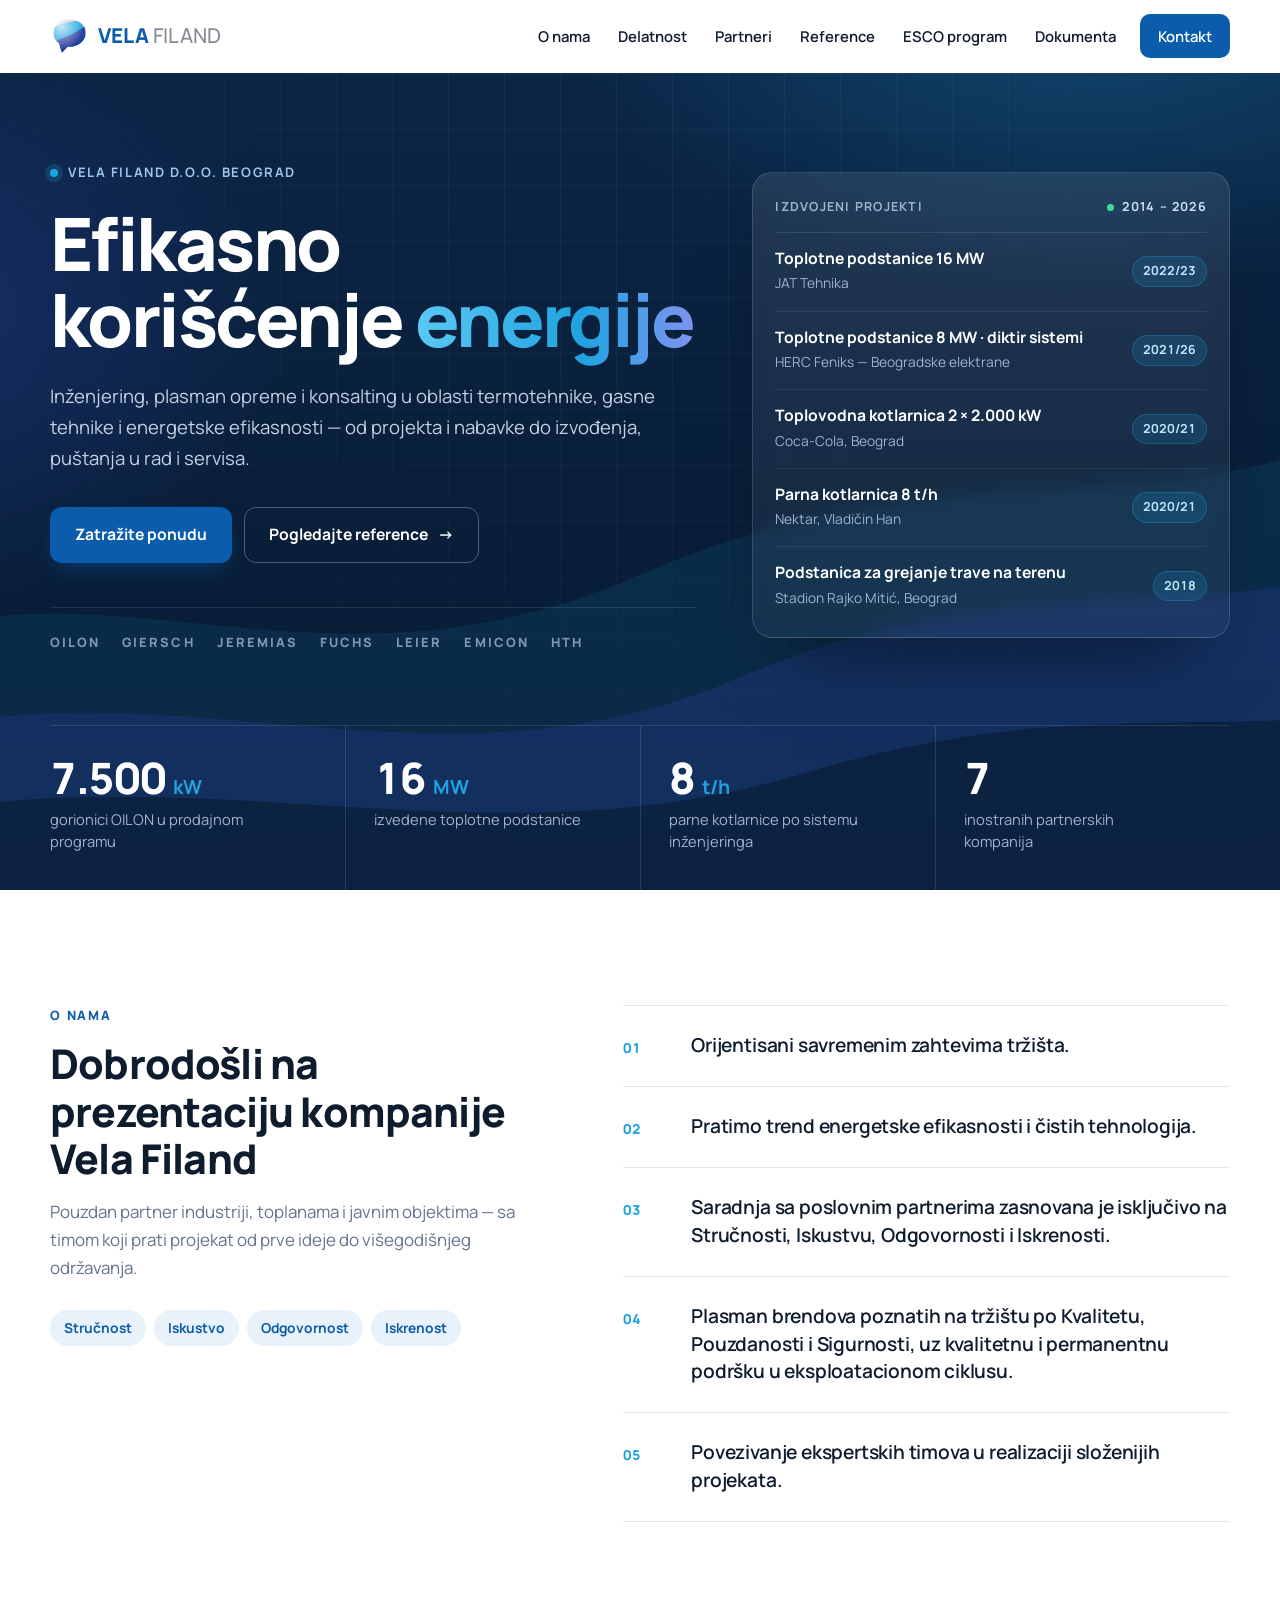
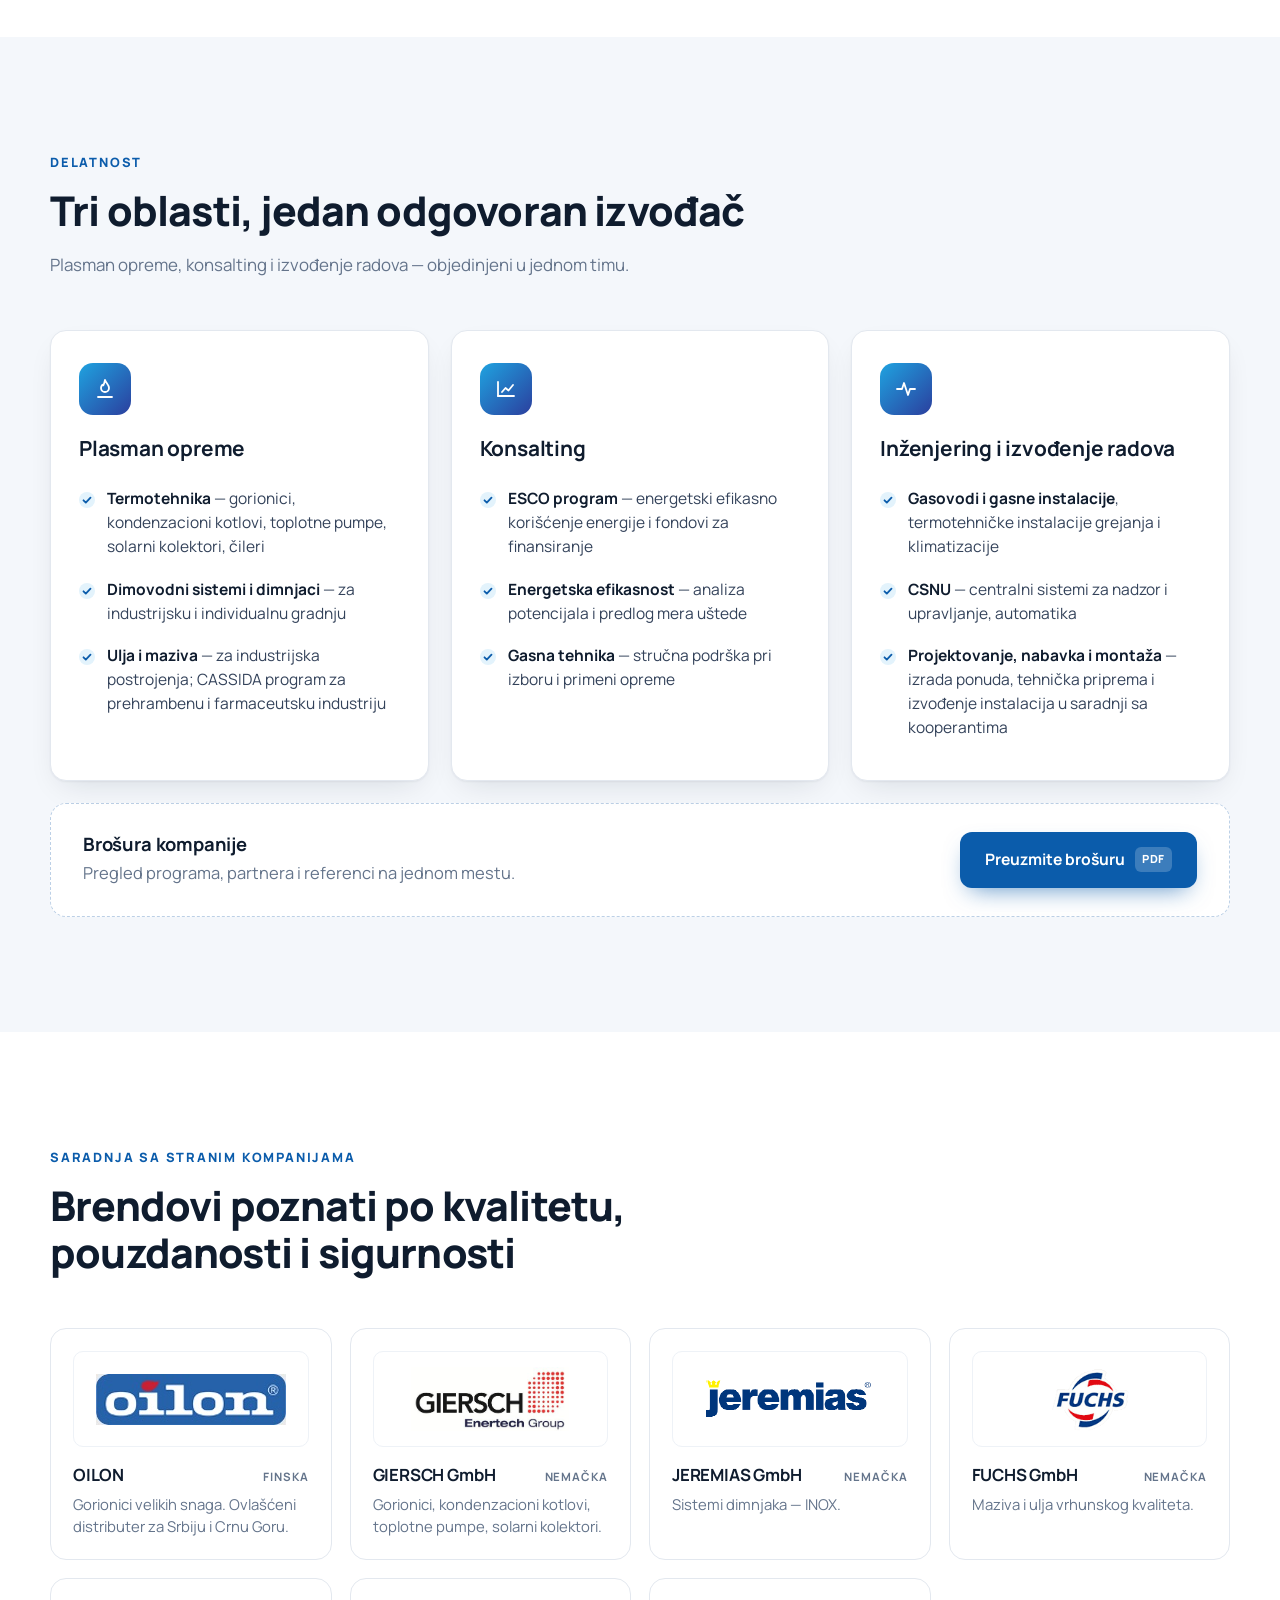
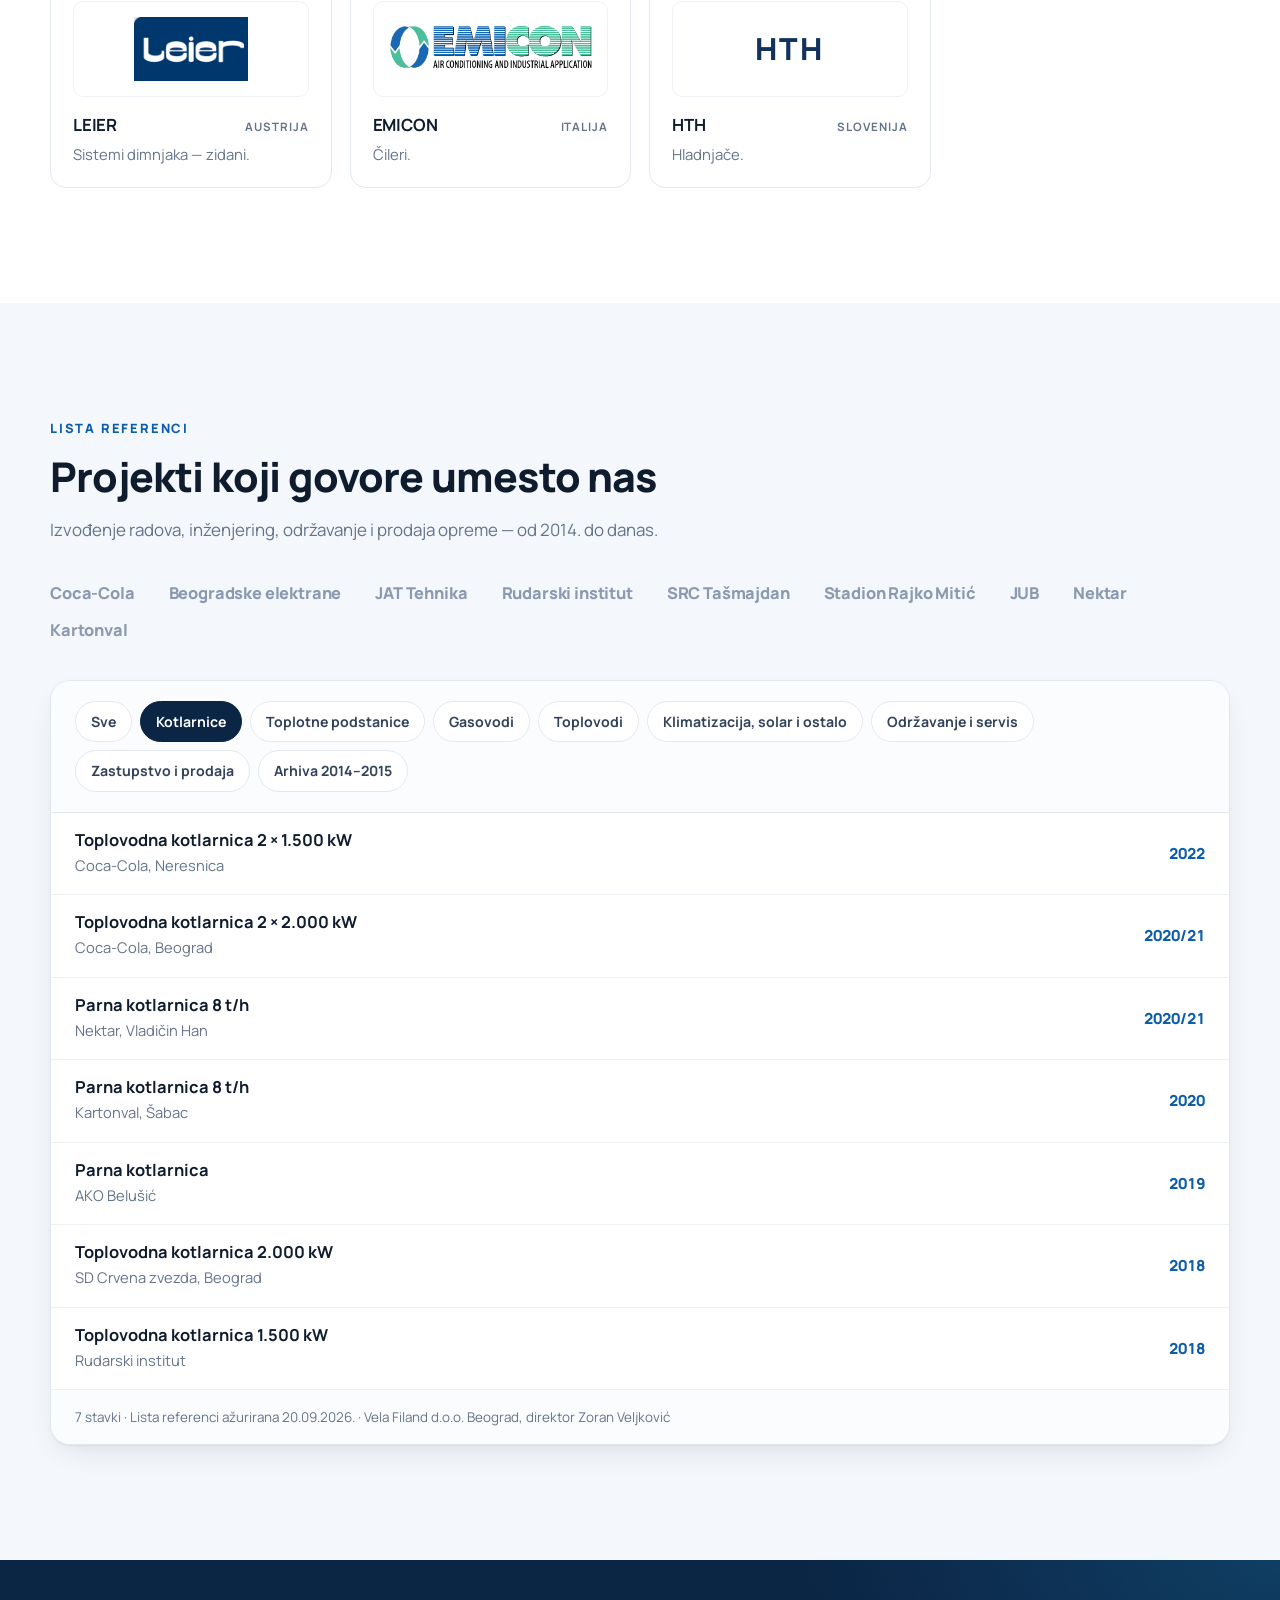
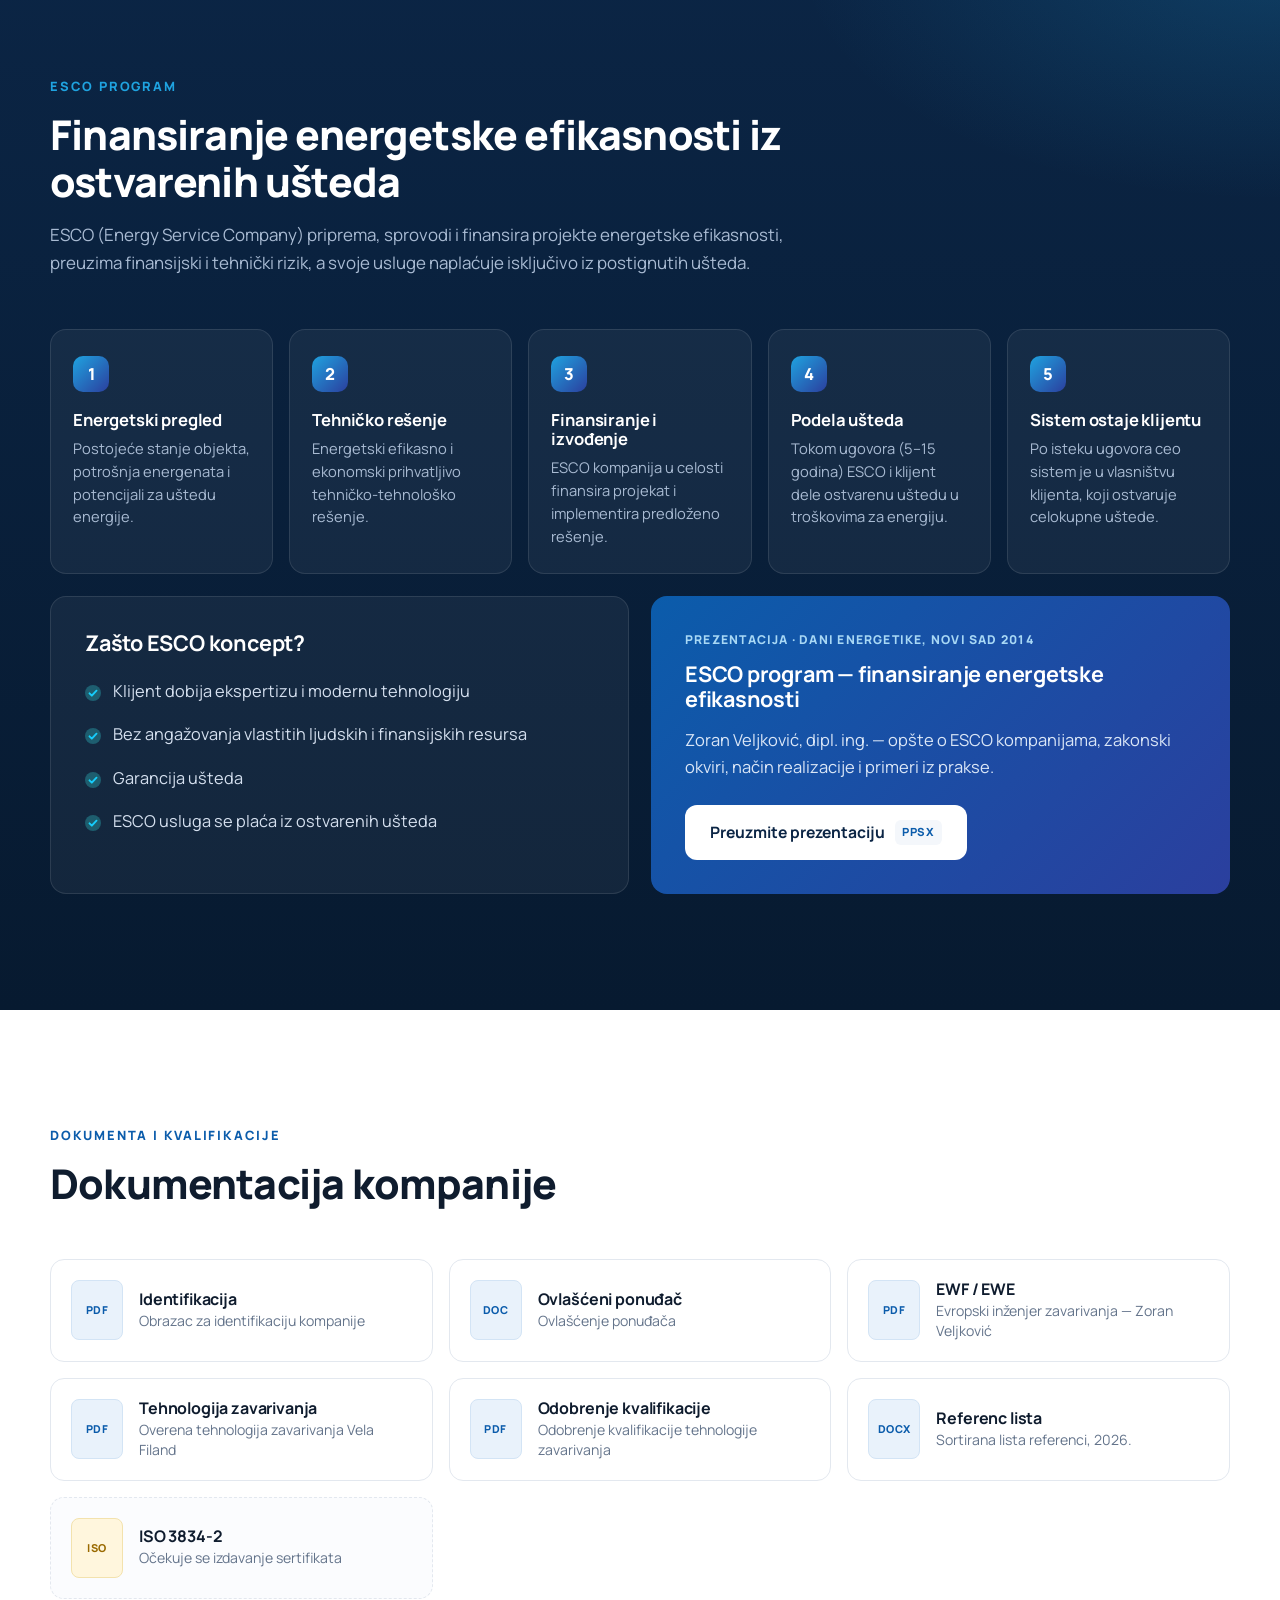
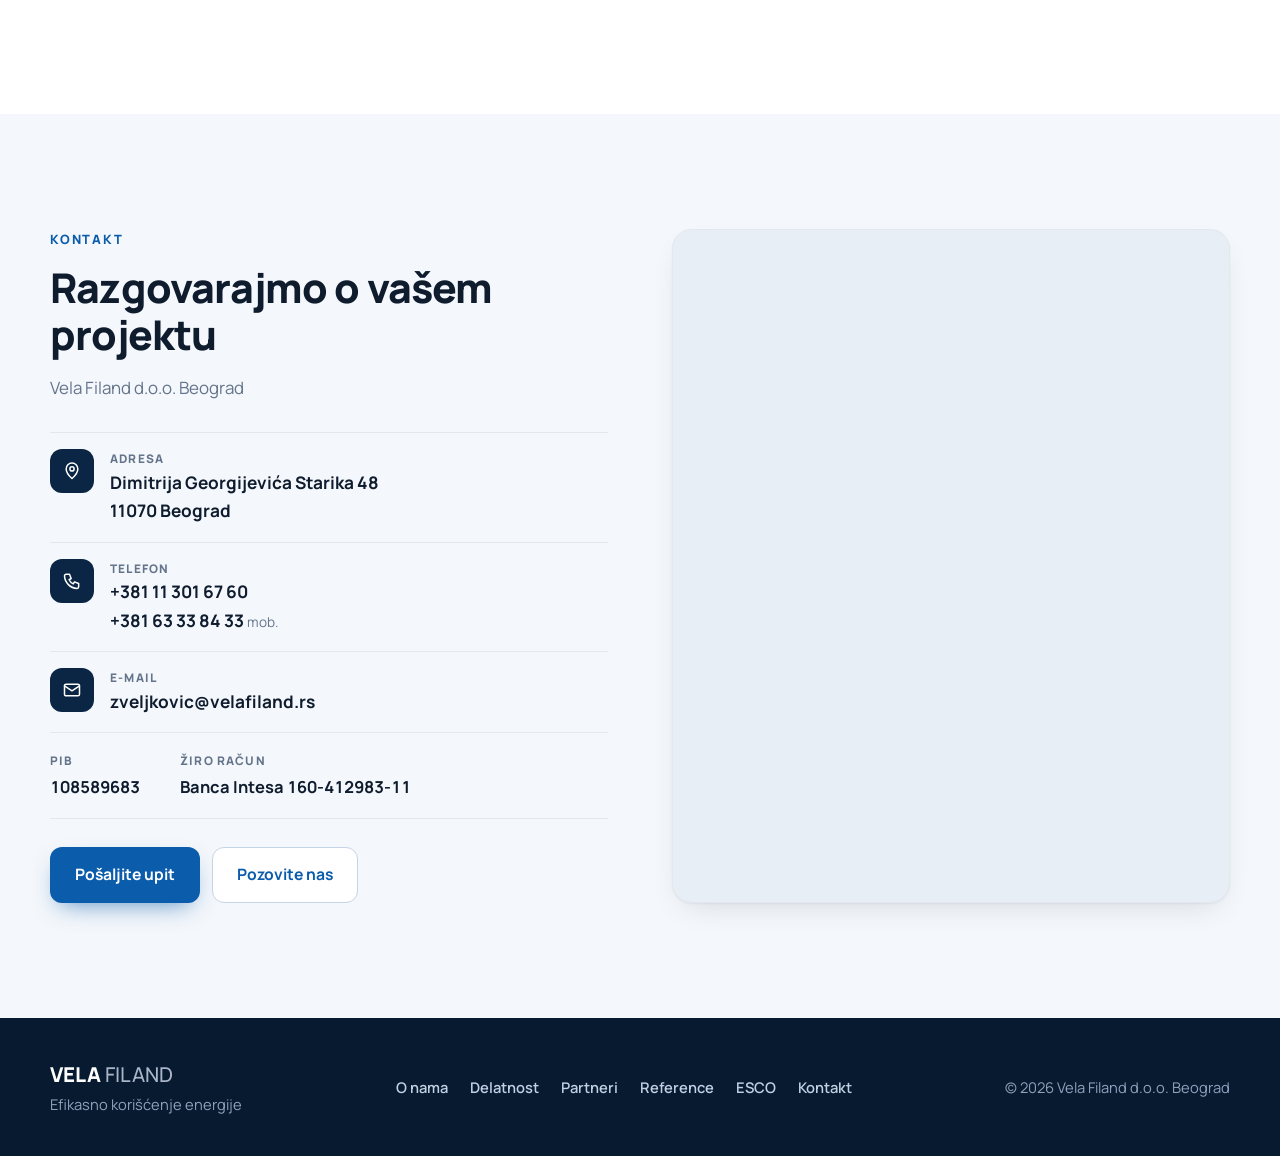
==== index.html @ 25ad7dbb "Modern redesign of velafiland.rs Co-Authored-By: Claude Fable 5.1 <noreply@anthropic.com>" ====
<!DOCTYPE html>
<html lang="sr-Latn">
<head>
<meta charset="utf-8">
<meta name="viewport" content="width=device-width, initial-scale=1">
<title>Vela Filand — Efikasno korišćenje energije</title>
<meta name="description" content="Vela Filand d.o.o. Beograd — termotehnika, gasne instalacije, kotlarnice, toplotne podstanice, ESCO program i energetska efikasnost. Zastupnik brendova OILON, GIERSCH i JEREMIAS.">
<meta property="og:title" content="Vela Filand — Efikasno korišćenje energije">
<meta property="og:description" content="Inženjering, plasman opreme i konsalting u oblasti termotehnike, gasne tehnike i energetske efikasnosti.">
<meta property="og:type" content="website">
<meta name="theme-color" content="#071a30">
<link rel="icon" href="assets/favicon.svg" type="image/svg+xml">
<link rel="preconnect" href="https://fonts.googleapis.com">
<link rel="preconnect" href="https://fonts.gstatic.com" crossorigin>
<link href="https://fonts.googleapis.com/css2?family=Manrope:wght@400;500;600;700;800&display=swap" rel="stylesheet">
<link rel="stylesheet" href="assets/style.css">
</head>
<body>
<a class="skip" href="#sadrzaj">Preskoči na sadržaj</a>

<header class="site-header" id="top">
  <div class="wrap header-inner">
    <a class="brand" href="#top" aria-label="Vela Filand — početna">
      <svg class="brand-mark" viewBox="0 0 64 64" aria-hidden="true">
        <defs>
          <clipPath id="vf-clip"><ellipse cx="33" cy="27" rx="27" ry="23"/><path d="M14 40 L20 60 L34 46 Z"/></clipPath>
          <radialGradient id="vf-shine" cx="30%" cy="25%" r="60%"><stop offset="0" stop-color="#fff" stop-opacity=".75"/><stop offset="1" stop-color="#fff" stop-opacity="0"/></radialGradient>
        </defs>
        <g clip-path="url(#vf-clip)">
          <rect width="64" height="64" fill="#c9ced4"/>
          <path d="M0 26 C16 4 40 12 64 0 L64 64 L0 64Z" fill="#1fa3e0"/>
          <path d="M0 50 C14 34 30 34 42 26 C50 21 58 16 64 12 L64 64 L0 64Z" fill="#2b3f9e"/>
          <rect width="64" height="64" fill="url(#vf-shine)"/>
        </g>
      </svg>
      <span class="brand-name"><b>VELA</b> FILAND</span>
    </a>
    <nav class="nav" id="nav" aria-label="Glavna navigacija">
      <a href="#o-nama">O nama</a>
      <a href="#delatnost">Delatnost</a>
      <a href="#partneri">Partneri</a>
      <a href="#reference">Reference</a>
      <a href="#esco">ESCO program</a>
      <a href="#dokumenta">Dokumenta</a>
      <a class="nav-cta" href="#kontakt">Kontakt</a>
    </nav>
    <button class="nav-toggle" id="navToggle" aria-label="Meni" aria-expanded="false" aria-controls="nav"><span></span><span></span><span></span></button>
  </div>
</header>

<main id="sadrzaj">

<!-- HERO -->
<section class="hero">
  <div class="hero-bg" aria-hidden="true">
    <svg viewBox="0 0 1440 700" preserveAspectRatio="xMidYMid slice">
      <path d="M0 520 C240 380 420 560 720 430 C1020 300 1200 420 1440 250 L1440 700 L0 700Z" fill="#1fa3e0" opacity=".10"/>
      <path d="M0 600 C260 470 520 640 800 520 C1080 400 1240 500 1440 380 L1440 700 L0 700Z" fill="#2b3f9e" opacity=".28"/>
      <path d="M0 660 C300 560 560 690 860 600 C1120 520 1280 590 1440 520 L1440 700 L0 700Z" fill="#071a30" opacity=".6"/>
    </svg>
  </div>
  <div class="wrap hero-grid">
    <div class="hero-copy">
      <p class="eyebrow"><span class="dot"></span>Vela Filand d.o.o. Beograd</p>
      <h1>Efikasno korišćenje <em>energije</em></h1>
      <p class="lead">Inženjering, plasman opreme i konsalting u oblasti termotehnike, gasne tehnike i energetske efikasnosti — od projekta i nabavke do izvođenja, puštanja u rad i servisa.</p>
      <div class="hero-actions">
        <a class="btn btn-primary" href="#kontakt">Zatražite ponudu</a>
        <a class="btn btn-ghost" href="#reference">Pogledajte reference <span aria-hidden="true">→</span></a>
      </div>
      <ul class="hero-brands" aria-label="Zastupani brendovi">
        <li>OILON</li><li>GIERSCH</li><li>JEREMIAS</li><li>FUCHS</li><li>LEIER</li><li>EMICON</li><li>HTH</li>
      </ul>
    </div>

    <aside class="hero-panel" aria-label="Izdvojeni projekti">
      <div class="panel-head"><span>Izdvojeni projekti</span><span class="live"><i></i>2014 – 2026</span></div>
      <ul class="panel-list">
        <li><div><strong>Toplotne podstanice 16 MW</strong><span>JAT Tehnika</span></div><b>2022/23</b></li>
        <li><div><strong>Toplotne podstanice 8 MW · diktir sistemi</strong><span>HERC Feniks — Beogradske elektrane</span></div><b>2021/26</b></li>
        <li><div><strong>Toplovodna kotlarnica 2 × 2.000 kW</strong><span>Coca-Cola, Beograd</span></div><b>2020/21</b></li>
        <li><div><strong>Parna kotlarnica 8 t/h</strong><span>Nektar, Vladičin Han</span></div><b>2020/21</b></li>
        <li><div><strong>Podstanica za grejanje trave na terenu</strong><span>Stadion Rajko Mitić, Beograd</span></div><b>2018</b></li>
      </ul>
    </aside>
  </div>

  <div class="wrap">
    <dl class="stats">
      <div><dt>7.500 <small>kW</small></dt><dd>gorionici OILON u prodajnom programu</dd></div>
      <div><dt>16 <small>MW</small></dt><dd>izvedene toplotne podstanice</dd></div>
      <div><dt>8 <small>t/h</small></dt><dd>parne kotlarnice po sistemu inženjeringa</dd></div>
      <div><dt>7</dt><dd>inostranih partnerskih kompanija</dd></div>
    </dl>
  </div>
</section>

<!-- O NAMA -->
<section class="section" id="o-nama">
  <div class="wrap split">
    <div class="split-head reveal">
      <p class="kicker">O nama</p>
      <h2>Dobrodošli na prezentaciju kompanije Vela Filand</h2>
      <p class="muted">Pouzdan partner industriji, toplanama i javnim objektima — sa timom koji prati projekat od prve ideje do višegodišnjeg održavanja.</p>
      <div class="values" aria-label="Vrednosti">
        <span>Stručnost</span><span>Iskustvo</span><span>Odgovornost</span><span>Iskrenost</span>
      </div>
    </div>
    <ol class="principles">
      <li class="reveal"><span class="num">01</span><p>Orijentisani savremenim zahtevima tržišta.</p></li>
      <li class="reveal"><span class="num">02</span><p>Pratimo trend energetske efikasnosti i čistih tehnologija.</p></li>
      <li class="reveal"><span class="num">03</span><p>Saradnja sa poslovnim partnerima zasnovana je isključivo na Stručnosti, Iskustvu, Odgovornosti i Iskrenosti.</p></li>
      <li class="reveal"><span class="num">04</span><p>Plasman brendova poznatih na tržištu po Kvalitetu, Pouzdanosti i Sigurnosti, uz kvalitetnu i permanentnu podršku u eksploatacionom ciklusu.</p></li>
      <li class="reveal"><span class="num">05</span><p>Povezivanje ekspertskih timova u realizaciji složenijih projekata.</p></li>
    </ol>
  </div>
</section>

<!-- DELATNOST -->
<section class="section section-tint" id="delatnost">
  <div class="wrap">
    <div class="section-head reveal">
      <p class="kicker">Delatnost</p>
      <h2>Tri oblasti, jedan odgovoran izvođač</h2>
      <p class="muted">Plasman opreme, konsalting i izvođenje radova — objedinjeni u jednom timu.</p>
    </div>

    <div class="cards3">
      <article class="card reveal">
        <div class="icon" aria-hidden="true"><svg viewBox="0 0 24 24"><path d="M12 3c1 3 4 4.5 4 8a4 4 0 0 1-8 0c0-1.500.6-2.400 1.300-3.200C9.800 9.500 11 8 12 3Z"/><path d="M5 20h14"/></svg></div>
        <h3>Plasman opreme</h3>
        <ul class="ticks">
          <li><b>Termotehnika</b> — gorionici, kondenzacioni kotlovi, toplotne pumpe, solarni kolektori, čileri</li>
          <li><b>Dimovodni sistemi i dimnjaci</b> — za industrijsku i individualnu gradnju</li>
          <li><b>Ulja i maziva</b> — za industrijska postrojenja; CASSIDA program za prehrambenu i farmaceutsku industriju</li>
        </ul>
      </article>

      <article class="card reveal">
        <div class="icon" aria-hidden="true"><svg viewBox="0 0 24 24"><path d="M4 19V5"/><path d="M4 19h16"/><path d="M8 15l3.500-4 3 2.500L19 8"/></svg></div>
        <h3>Konsalting</h3>
        <ul class="ticks">
          <li><b>ESCO program</b> — energetski efikasno korišćenje energije i fondovi za finansiranje</li>
          <li><b>Energetska efikasnost</b> — analiza potencijala i predlog mera uštede</li>
          <li><b>Gasna tehnika</b> — stručna podrška pri izboru i primeni opreme</li>
        </ul>
      </article>

      <article class="card reveal">
        <div class="icon" aria-hidden="true"><svg viewBox="0 0 24 24"><path d="M3 12h5l2-6 4 12 2-6h5"/></svg></div>
        <h3>Inženjering i izvođenje radova</h3>
        <ul class="ticks">
          <li><b>Gasovodi i gasne instalacije</b>, termotehničke instalacije grejanja i klimatizacije</li>
          <li><b>CSNU</b> — centralni sistemi za nadzor i upravljanje, automatika</li>
          <li><b>Projektovanje, nabavka i montaža</b> — izrada ponuda, tehnička priprema i izvođenje instalacija u saradnji sa kooperantima</li>
        </ul>
      </article>
    </div>

    <div class="brochure reveal">
      <div>
        <h3>Brošura kompanije</h3>
        <p>Pregled programa, partnera i referenci na jednom mestu.</p>
      </div>
      <a class="btn btn-primary" href="assets/docs/VelaFiland_brosura.pdf" target="_blank" rel="noopener">Preuzmite brošuru <small>PDF</small></a>
    </div>
  </div>
</section>

<!-- PARTNERI -->
<section class="section" id="partneri">
  <div class="wrap">
    <div class="section-head reveal">
      <p class="kicker">Saradnja sa stranim kompanijama</p>
      <h2>Brendovi poznati po kvalitetu, pouzdanosti i sigurnosti</h2>
    </div>
    <div class="partners">
      <a class="partner reveal" href="http://www.oilon.com/" target="_blank" rel="noopener">
        <span class="plogo"><img src="assets/2.jpg" alt="OILON" loading="lazy"></span>
        <h3>OILON <small>Finska</small></h3>
        <p>Gorionici velikih snaga. Ovlašćeni distributer za Srbiju i Crnu Goru.</p>
      </a>
      <a class="partner reveal" href="http://www.giersch.de/" target="_blank" rel="noopener">
        <span class="plogo"><img src="assets/gierch.jpg" alt="GIERSCH" loading="lazy"></span>
        <h3>GIERSCH GmbH <small>Nemačka</small></h3>
        <p>Gorionici, kondenzacioni kotlovi, toplotne pumpe, solarni kolektori.</p>
      </a>
      <a class="partner reveal" href="http://www.jeremias.de/" target="_blank" rel="noopener">
        <span class="plogo"><img src="assets/4.png" alt="JEREMIAS" loading="lazy"></span>
        <h3>JEREMIAS GmbH <small>Nemačka</small></h3>
        <p>Sistemi dimnjaka — INOX.</p>
      </a>
      <a class="partner reveal" href="http://www.fuchslubricants.com/" target="_blank" rel="noopener">
        <span class="plogo"><img src="assets/3.png" alt="FUCHS" loading="lazy"></span>
        <h3>FUCHS GmbH <small>Nemačka</small></h3>
        <p>Maziva i ulja vrhunskog kvaliteta.</p>
      </a>
      <div class="partner reveal">
        <span class="plogo"><img src="assets/6.png" alt="LEIER" loading="lazy"></span>
        <h3>LEIER <small>Austrija</small></h3>
        <p>Sistemi dimnjaka — zidani.</p>
      </div>
      <a class="partner reveal" href="http://www.emiconac.it/eng/index.php" target="_blank" rel="noopener">
        <span class="plogo"><img src="assets/8.png" alt="EMICON" loading="lazy"></span>
        <h3>EMICON <small>Italija</small></h3>
        <p>Čileri.</p>
      </a>
      <a class="partner reveal" href="http://www.hth.si/reference.php" target="_blank" rel="noopener">
        <span class="plogo plogo-text">HTH</span>
        <h3>HTH <small>Slovenija</small></h3>
        <p>Hladnjače.</p>
      </a>
    </div>
  </div>
</section>

<!-- REFERENCE -->
<section class="section section-tint" id="reference">
  <div class="wrap">
    <div class="section-head reveal">
      <p class="kicker">Lista referenci</p>
      <h2>Projekti koji govore umesto nas</h2>
      <p class="muted">Izvođenje radova, inženjering, održavanje i prodaja opreme — od 2014. do danas.</p>
    </div>

    <div class="clients reveal" aria-label="Neki od naručilaca">
      <span>Coca-Cola</span><span>Beogradske elektrane</span><span>JAT Tehnika</span><span>Rudarski institut</span><span>SRC Tašmajdan</span><span>Stadion Rajko Mitić</span><span>JUB</span><span>Nektar</span><span>Kartonval</span>
    </div>

    <div class="ref-box reveal">
      <div class="chips" id="refChips" role="tablist" aria-label="Kategorije referenci"></div>
      <ul class="ref-list" id="refList"></ul>
      <p class="ref-foot"><span id="refCount"></span> · Lista referenci ažurirana 20.09.2026. · Vela Filand d.o.o. Beograd, direktor Zoran Veljković</p>
    </div>
  </div>
</section>

<!-- ESCO -->
<section class="section section-dark" id="esco">
  <div class="wrap">
    <div class="section-head reveal">
      <p class="kicker">ESCO program</p>
      <h2>Finansiranje energetske efikasnosti iz ostvarenih ušteda</h2>
      <p class="muted">ESCO (Energy Service Company) priprema, sprovodi i finansira projekte energetske efikasnosti, preuzima finansijski i tehnički rizik, a svoje usluge naplaćuje isključivo iz postignutih ušteda.</p>
    </div>

    <ol class="steps">
      <li class="reveal"><span>1</span><h3>Energetski pregled</h3><p>Postojeće stanje objekta, potrošnja energenata i potencijali za uštedu energije.</p></li>
      <li class="reveal"><span>2</span><h3>Tehničko rešenje</h3><p>Energetski efikasno i ekonomski prihvatljivo tehničko-tehnološko rešenje.</p></li>
      <li class="reveal"><span>3</span><h3>Finansiranje i izvođenje</h3><p>ESCO kompanija u celosti finansira projekat i implementira predloženo rešenje.</p></li>
      <li class="reveal"><span>4</span><h3>Podela ušteda</h3><p>Tokom ugovora (5–15 godina) ESCO i klijent dele ostvarenu uštedu u troškovima za energiju.</p></li>
      <li class="reveal"><span>5</span><h3>Sistem ostaje klijentu</h3><p>Po isteku ugovora ceo sistem je u vlasništvu klijenta, koji ostvaruje celokupne uštede.</p></li>
    </ol>

    <div class="esco-bottom">
      <div class="why reveal">
        <h3>Zašto ESCO koncept?</h3>
        <ul class="ticks ticks-light">
          <li>Klijent dobija ekspertizu i modernu tehnologiju</li>
          <li>Bez angažovanja vlastitih ljudskih i finansijskih resursa</li>
          <li>Garancija ušteda</li>
          <li>ESCO usluga se plaća iz ostvarenih ušteda</li>
        </ul>
      </div>
      <div class="deck reveal">
        <p class="deck-tag">Prezentacija · Dani energetike, Novi Sad 2014</p>
        <h3>ESCO program — finansiranje energetske efikasnosti</h3>
        <p>Zoran Veljković, dipl. ing. — opšte o ESCO kompanijama, zakonski okviri, način realizacije i primeri iz prakse.</p>
        <a class="btn btn-light" href="assets/docs/ESCO-program-prezentacija.ppsx">Preuzmite prezentaciju <small>PPSX</small></a>
      </div>
    </div>
  </div>
</section>

<!-- DOKUMENTA -->
<section class="section" id="dokumenta">
  <div class="wrap">
    <div class="section-head reveal">
      <p class="kicker">Dokumenta i kvalifikacije</p>
      <h2>Dokumentacija kompanije</h2>
    </div>
    <div class="docs">
      <a class="doc reveal" href="https://www.velafiland.rs/wp-content/uploads/2026/10/1-IDENTIFIKACIJA-2025_.pdf" target="_blank" rel="noopener"><span class="ext">PDF</span><div><h3>Identifikacija</h3><p>Obrazac za identifikaciju kompanije</p></div></a>
      <a class="doc reveal" href="https://www.velafiland.rs/wp-content/uploads/2026/10/2-OVLASCENI-PONUDAC-2020-god.doc" target="_blank" rel="noopener"><span class="ext">DOC</span><div><h3>Ovlašćeni ponuđač</h3><p>Ovlašćenje ponuđača</p></div></a>
      <a class="doc reveal" href="https://www.velafiland.rs/wp-content/uploads/2026/10/5-EWF-EWE-Zoran-Veljkovic.pdf" target="_blank" rel="noopener"><span class="ext">PDF</span><div><h3>EWF / EWE</h3><p>Evropski inženjer zavarivanja — Zoran Veljković</p></div></a>
      <a class="doc reveal" href="https://www.velafiland.rs/wp-content/uploads/2026/10/6-Tehnologijan-zavarivanja-Vela-Filand-overena.pdf" target="_blank" rel="noopener"><span class="ext">PDF</span><div><h3>Tehnologija zavarivanja</h3><p>Overena tehnologija zavarivanja Vela Filand</p></div></a>
      <a class="doc reveal" href="https://www.velafiland.rs/wp-content/uploads/2026/10/7-Odobrenje-kvalifikacije.pdf" target="_blank" rel="noopener"><span class="ext">PDF</span><div><h3>Odobrenje kvalifikacije</h3><p>Odobrenje kvalifikacije tehnologije zavarivanja</p></div></a>
      <a class="doc reveal" href="https://www.velafiland.rs/wp-content/uploads/2026/10/8-REFERENC-LISTA-sortirano-VEL-FILAND.docx" target="_blank" rel="noopener"><span class="ext">DOCX</span><div><h3>Referenc lista</h3><p>Sortirana lista referenci, 2026.</p></div></a>
      <div class="doc doc-pending reveal"><span class="ext">ISO</span><div><h3>ISO 3834-2</h3><p>Očekuje se izdavanje sertifikata</p></div></div>
    </div>
  </div>
</section>

<!-- KONTAKT -->
<section class="section section-tint" id="kontakt">
  <div class="wrap contact">
    <div class="contact-info reveal">
      <p class="kicker">Kontakt</p>
      <h2>Razgovarajmo o vašem projektu</h2>
      <p class="muted">Vela Filand d.o.o. Beograd</p>

      <ul class="contact-list">
        <li>
          <span class="ci" aria-hidden="true"><svg viewBox="0 0 24 24"><path d="M12 21s7-6.200 7-11.500A7 7 0 0 0 5 9.500C5 14.800 12 21 12 21Z"/><circle cx="12" cy="9.500" r="2.500"/></svg></span>
          <div><small>Adresa</small><a href="https://www.google.com/maps/search/?api=1&query=Dimitrija+Georgijevi%C4%87a+Starike+48%2C+11070+Beograd" target="_blank" rel="noopener">Dimitrija Georgijevića Starika 48<br>11070 Beograd</a></div>
        </li>
        <li>
          <span class="ci" aria-hidden="true"><svg viewBox="0 0 24 24"><path d="M5 4h4l2 5-2.500 1.500a11 11 0 0 0 5 5L15 13l5 2v4a2 2 0 0 1-2 2A16 16 0 0 1 3 6a2 2 0 0 1 2-2Z"/></svg></span>
          <div><small>Telefon</small><a href="tel:+381113016760">+381 11 301 67 60</a><br><a href="tel:+38163338433">+381 63 33 84 33</a> <em>mob.</em></div>
        </li>
        <li>
          <span class="ci" aria-hidden="true"><svg viewBox="0 0 24 24"><rect x="3" y="5" width="18" height="14" rx="2"/><path d="m3 7 9 6 9-6"/></svg></span>
          <div><small>E-mail</small><a href="mailto:zveljkovic@velafiland.rs">zveljkovic@velafiland.rs</a></div>
        </li>
      </ul>

      <dl class="legal">
        <div><dt>PIB</dt><dd>108589683</dd></div>
        <div><dt>Žiro račun</dt><dd>Banca Intesa 160-412983-11</dd></div>
      </dl>

      <div class="hero-actions">
        <a class="btn btn-primary" href="mailto:zveljkovic@velafiland.rs?subject=Upit%20sa%20sajta">Pošaljite upit</a>
        <a class="btn btn-outline" href="tel:+381113016760">Pozovite nas</a>
      </div>
    </div>
    <div class="map reveal">
      <iframe title="Mapa — Vela Filand, Dimitrija Georgijevića Starika 48, Beograd" loading="lazy" referrerpolicy="no-referrer-when-downgrade" src="https://www.google.com/maps?q=Dimitrija%20Georgijevi%C4%87a%20Starike%2048%2C%2011070%20Beograd&z=15&output=embed"></iframe>
    </div>
  </div>
</section>

</main>

<footer class="footer">
  <div class="wrap footer-inner">
    <div>
      <span class="brand-name brand-name-light"><b>VELA</b> FILAND</span>
      <p>Efikasno korišćenje energije</p>
    </div>
    <nav aria-label="Navigacija u podnožju">
      <a href="#o-nama">O nama</a><a href="#delatnost">Delatnost</a><a href="#partneri">Partneri</a><a href="#reference">Reference</a><a href="#esco">ESCO</a><a href="#kontakt">Kontakt</a>
    </nav>
    <p class="copy">© <span id="year">2026</span> Vela Filand d.o.o. Beograd</p>
  </div>
</footer>

<script src="assets/app.js"></script>
</body>
</html>
---- assets/style.css ----
:root {
  --navy-900: #071a30;
  --navy-800: #0b2545;
  --navy-700: #12325c;
  --blue: #0b5cab;
  --blue-600: #094c8f;
  --cyan: #1fa3e0;
  --indigo: #2b3f9e;
  --ink: #0f1c2e;
  --text: #33425a;
  --muted: #64748b;
  --line: #e3e8ef;
  --tint: #f4f7fb;
  --white: #fff;
  --radius: 16px;
  --shadow: 0 1px 2px rgba(15, 28, 46, .05), 0 12px 32px -12px rgba(15, 28, 46, .14);
}

* { box-sizing: border-box; }
html { scroll-behavior: smooth; scroll-padding-top: 84px; -webkit-text-size-adjust: 100%; }
body {
  margin: 0;
  font-family: 'Manrope', system-ui, -apple-system, 'Segoe UI', Roboto, sans-serif;
  font-size: 16.5px;
  line-height: 1.65;
  color: var(--text);
  background: var(--white);
  -webkit-font-smoothing: antialiased;
}
img { max-width: 100%; display: block; }
a { color: var(--blue); text-decoration: none; }
h1, h2, h3 { color: var(--ink); margin: 0; line-height: 1.15; letter-spacing: -.02em; }
h2 { font-size: clamp(1.75rem, 3.2vw, 2.6rem); font-weight: 800; }
h3 { font-size: 1.15rem; font-weight: 700; letter-spacing: -.01em; }
p { margin: 0; }
ul, ol { margin: 0; padding: 0; list-style: none; }

.wrap { width: min(1180px, 100% - 40px); margin-inline: auto; }
.skip { position: absolute; left: -999px; top: 8px; background: #fff; padding: 10px 14px; border-radius: 8px; z-index: 100; }
.skip:focus { left: 8px; }
:focus-visible { outline: 3px solid var(--cyan); outline-offset: 3px; border-radius: 6px; }

/* ---------- Header ---------- */
.site-header {
  position: sticky; top: 0; z-index: 50;
  background: rgba(255, 255, 255, .88);
  backdrop-filter: saturate(160%) blur(14px);
  -webkit-backdrop-filter: saturate(160%) blur(14px);
  border-bottom: 1px solid transparent;
  transition: border-color .2s, box-shadow .2s;
}
.site-header.scrolled { border-color: var(--line); box-shadow: 0 6px 24px -18px rgba(15, 28, 46, .35); }
.header-inner { display: flex; align-items: center; justify-content: space-between; height: 72px; gap: 24px; }
.brand { display: inline-flex; align-items: center; gap: 10px; }
.brand-mark { width: 38px; height: 38px; flex: none; }
.brand-name { font-size: 1.28rem; font-weight: 500; letter-spacing: .01em; color: #868b93; white-space: nowrap; }
.brand-name b { font-weight: 800; color: var(--blue); }
.brand-name-light { color: #aab6c8; }
.brand-name-light b { color: #fff; }

.nav { display: flex; align-items: center; gap: 4px; }
.nav a { color: var(--ink); font-weight: 600; font-size: .93rem; padding: 9px 12px; border-radius: 10px; transition: background .15s, color .15s; }
.nav a:hover { background: var(--tint); color: var(--blue); }
.nav .nav-cta { background: var(--blue); color: #fff; padding: 10px 18px; margin-left: 8px; }
.nav .nav-cta:hover { background: var(--blue-600); color: #fff; }
.nav-toggle { display: none; width: 44px; height: 44px; border: 0; background: transparent; border-radius: 10px; cursor: pointer; padding: 11px; }
.nav-toggle span { display: block; height: 2px; background: var(--ink); border-radius: 2px; margin: 5px 0; transition: transform .2s, opacity .2s; }
.nav-toggle.open span:nth-child(1) { transform: translateY(7px) rotate(45deg); }
.nav-toggle.open span:nth-child(2) { opacity: 0; }
.nav-toggle.open span:nth-child(3) { transform: translateY(-7px) rotate(-45deg); }

/* ---------- Buttons ---------- */
.btn {
  display: inline-flex; align-items: center; gap: 10px;
  font: inherit; font-weight: 700; font-size: .98rem;
  padding: 14px 24px; border-radius: 12px; border: 1.5px solid transparent;
  transition: transform .15s, background .15s, border-color .15s, box-shadow .15s;
  white-space: nowrap;
}
.btn:hover { transform: translateY(-1px); }
.btn small { font-size: .7rem; font-weight: 800; letter-spacing: .06em; padding: 3px 7px; border-radius: 6px; background: rgba(255, 255, 255, .2); }
.btn-primary { background: var(--blue); color: #fff; box-shadow: 0 10px 24px -10px rgba(11, 92, 171, .7); }
.btn-primary:hover { background: var(--blue-600); }
.btn-ghost { color: #fff; border-color: rgba(255, 255, 255, .28); }
.btn-ghost:hover { background: rgba(255, 255, 255, .08); border-color: rgba(255, 255, 255, .5); }
.btn-outline { color: var(--blue); border-color: #c5d4e6; background: #fff; }
.btn-outline:hover { border-color: var(--blue); }
.btn-light { background: #fff; color: var(--navy-800); }
.btn-light small { background: var(--tint); color: var(--blue); }

/* ---------- Hero ---------- */
.hero {
  position: relative; overflow: hidden; color: #c9d6e8;
  background:
    radial-gradient(900px 500px at 85% -10%, rgba(31, 163, 224, .28), transparent 60%),
    radial-gradient(700px 500px at -10% 30%, rgba(43, 63, 158, .45), transparent 60%),
    linear-gradient(180deg, var(--navy-800), var(--navy-900));
  padding: 84px 0 0;
}
.hero::before {
  content: ""; position: absolute; inset: 0;
  background-image: linear-gradient(rgba(255, 255, 255, .045) 1px, transparent 1px), linear-gradient(90deg, rgba(255, 255, 255, .045) 1px, transparent 1px);
  background-size: 56px 56px;
  mask-image: radial-gradient(ellipse at 50% 0%, #000 20%, transparent 75%);
  -webkit-mask-image: radial-gradient(ellipse at 50% 0%, #000 20%, transparent 75%);
}
.hero-bg { position: absolute; inset: 0; }
.hero-bg svg { width: 100%; height: 100%; }
.hero-grid { position: relative; display: grid; grid-template-columns: 1.15fr .85fr; gap: 56px; align-items: center; }
.eyebrow { display: inline-flex; align-items: center; gap: 10px; font-size: .82rem; font-weight: 700; letter-spacing: .12em; text-transform: uppercase; color: #9fc4ea; margin-bottom: 22px; }
.eyebrow .dot { width: 8px; height: 8px; border-radius: 50%; background: var(--cyan); box-shadow: 0 0 0 5px rgba(31, 163, 224, .2); }
.hero h1 { color: #fff; font-size: clamp(2.5rem, 6vw, 4.6rem); font-weight: 800; letter-spacing: -.035em; line-height: 1.03; }
.hero h1 em { font-style: normal; background: linear-gradient(90deg, #5cc8f5, #1fa3e0 60%, #7f93f0); -webkit-background-clip: text; background-clip: text; color: transparent; }
.lead { font-size: 1.16rem; max-width: 56ch; margin-top: 24px; color: #c2d0e3; }
.hero-actions { display: flex; flex-wrap: wrap; gap: 12px; margin-top: 34px; }
.hero-brands { display: flex; flex-wrap: wrap; gap: 8px 22px; margin-top: 44px; padding-top: 24px; border-top: 1px solid rgba(255, 255, 255, .1); font-size: .8rem; font-weight: 800; letter-spacing: .16em; color: #7f97b6; }

.hero-panel {
  background: linear-gradient(180deg, rgba(255, 255, 255, .09), rgba(255, 255, 255, .04));
  border: 1px solid rgba(255, 255, 255, .14);
  border-radius: 20px; padding: 8px 22px 12px;
  backdrop-filter: blur(8px); -webkit-backdrop-filter: blur(8px);
  box-shadow: 0 40px 80px -40px rgba(0, 0, 0, .6);
}
.panel-head { display: flex; justify-content: space-between; align-items: center; padding: 16px 0 14px; font-size: .78rem; font-weight: 700; letter-spacing: .1em; text-transform: uppercase; color: #9fb3cf; border-bottom: 1px solid rgba(255, 255, 255, .1); }
.live { display: inline-flex; align-items: center; gap: 8px; color: #cfe0f5; }
.live i { width: 7px; height: 7px; border-radius: 50%; background: #3ddc97; }
.panel-list li { display: flex; justify-content: space-between; align-items: center; gap: 16px; padding: 15px 0; border-bottom: 1px solid rgba(255, 255, 255, .08); }
.panel-list li:last-child { border-bottom: 0; }
.panel-list strong { display: block; color: #fff; font-weight: 700; font-size: .98rem; line-height: 1.3; }
.panel-list span { font-size: .86rem; color: #9fb3cf; }
.panel-list b { flex: none; font-size: .78rem; font-weight: 700; color: #bfe6fa; background: rgba(31, 163, 224, .16); border: 1px solid rgba(31, 163, 224, .3); padding: 4px 10px; border-radius: 999px; font-variant-numeric: tabular-nums; }

.stats { position: relative; display: grid; grid-template-columns: repeat(4, 1fr); margin: 72px 0 0; border-top: 1px solid rgba(255, 255, 255, .12); }
.stats > div { padding: 30px 24px 38px 0; }
.stats > div + div { padding-left: 28px; border-left: 1px solid rgba(255, 255, 255, .12); }
.stats dt { color: #fff; font-size: clamp(1.9rem, 3.4vw, 2.7rem); font-weight: 800; letter-spacing: -.03em; line-height: 1; font-variant-numeric: tabular-nums; }
.stats dt small { font-size: .45em; font-weight: 700; color: var(--cyan); letter-spacing: 0; }
.stats dd { margin: 10px 0 0; font-size: .92rem; color: #9fb3cf; max-width: 24ch; line-height: 1.45; }

/* ---------- Sections ---------- */
.section { padding: clamp(72px, 9vw, 120px) 0; }
.section-tint { background: var(--tint); }
.section-dark { background: radial-gradient(800px 400px at 100% 0%, rgba(31, 163, 224, .2), transparent 60%), linear-gradient(180deg, var(--navy-800), var(--navy-900)); color: #c2d0e3; }
.section-dark h2, .section-dark h3 { color: #fff; }
.section-dark .muted { color: #a9bbd3; }
.kicker { font-size: .8rem; font-weight: 800; letter-spacing: .14em; text-transform: uppercase; color: var(--blue); margin-bottom: 14px; }
.section-dark .kicker { color: var(--cyan); }
.section-head { max-width: 760px; margin-bottom: 52px; }
.muted { color: var(--muted); margin-top: 16px; font-size: 1.06rem; }

/* O nama */
.split { display: grid; grid-template-columns: .9fr 1.1fr; gap: clamp(32px, 6vw, 88px); align-items: start; }
.split-head { position: sticky; top: 110px; }
.values { display: flex; flex-wrap: wrap; gap: 8px; margin-top: 28px; }
.values span { font-size: .86rem; font-weight: 700; color: var(--blue); background: #e9f2fb; padding: 7px 14px; border-radius: 999px; }
.principles li { display: grid; grid-template-columns: 56px 1fr; gap: 12px; padding: 26px 0; border-top: 1px solid var(--line); }
.principles li:last-child { border-bottom: 1px solid var(--line); }
.principles .num { font-size: .86rem; font-weight: 800; color: var(--cyan); padding-top: 5px; font-variant-numeric: tabular-nums; }
.principles p { font-size: 1.2rem; font-weight: 600; color: var(--ink); line-height: 1.45; letter-spacing: -.01em; }

/* Delatnost */
.cards3 { display: grid; grid-template-columns: repeat(3, 1fr); gap: 22px; }
.card { background: #fff; border: 1px solid var(--line); border-radius: var(--radius); padding: 32px 28px; box-shadow: var(--shadow); transition: transform .2s, box-shadow .2s, border-color .2s; }
.card:hover { transform: translateY(-4px); border-color: #c9d9ec; box-shadow: 0 1px 2px rgba(15, 28, 46, .05), 0 24px 48px -18px rgba(11, 92, 171, .28); }
.icon { width: 52px; height: 52px; display: grid; place-items: center; border-radius: 14px; background: linear-gradient(135deg, var(--cyan), var(--indigo)); margin-bottom: 22px; }
.icon svg, .ci svg { width: 24px; height: 24px; fill: none; stroke: #fff; stroke-width: 1.8; stroke-linecap: round; stroke-linejoin: round; }
.card h3 { font-size: 1.3rem; margin-bottom: 16px; }
.ticks li { position: relative; padding: 9px 0 9px 28px; font-size: .97rem; line-height: 1.55; }
.ticks li::before { content: ""; position: absolute; left: 0; top: 15px; width: 16px; height: 16px; border-radius: 50%; background: #e3f3fc url("data:image/svg+xml,%3Csvg xmlns='http://www.w3.org/2000/svg' viewBox='0 0 16 16'%3E%3Cpath d='M4.500 8.300l2.300 2.300 4.700-5' fill='none' stroke='%230b5cab' stroke-width='1.800' stroke-linecap='round' stroke-linejoin='round'/%3E%3C/svg%3E") center/contain no-repeat; }
.ticks b { color: var(--ink); font-weight: 700; }
.ticks-light li { color: #d5e0ef; font-size: 1.02rem; }
.ticks-light li::before { background-color: rgba(31, 163, 224, .25); filter: brightness(2.2); }

.brochure { display: flex; align-items: center; justify-content: space-between; gap: 24px; flex-wrap: wrap; margin-top: 22px; padding: 28px 32px; border-radius: var(--radius); background: #fff; border: 1px dashed #bcd0e6; }
.brochure p { color: var(--muted); margin-top: 4px; }

/* Partneri */
.partners { display: grid; grid-template-columns: repeat(4, 1fr); gap: 18px; }
.partner { display: block; color: inherit; border: 1px solid var(--line); border-radius: var(--radius); padding: 22px; background: #fff; transition: transform .2s, box-shadow .2s, border-color .2s; }
a.partner:hover { transform: translateY(-3px); border-color: #c9d9ec; box-shadow: var(--shadow); }
.plogo { display: grid; place-items: center; height: 96px; margin-bottom: 18px; border-radius: 10px; background: #fff; border: 1px solid #eef2f7; padding: 14px; }
.plogo img { max-height: 64px; width: auto; object-fit: contain; }
.plogo-text { font-size: 1.9rem; font-weight: 800; letter-spacing: .08em; color: var(--navy-700); }
.partner h3 { font-size: 1.05rem; display: flex; align-items: baseline; justify-content: space-between; gap: 8px; }
.partner h3 small { font-size: .72rem; font-weight: 700; letter-spacing: .08em; text-transform: uppercase; color: var(--muted); }
.partner p { font-size: .93rem; color: var(--muted); margin-top: 8px; line-height: 1.5; }

/* Reference */
.clients { display: flex; flex-wrap: wrap; gap: 10px 34px; margin: -16px 0 36px; font-weight: 800; font-size: 1.02rem; letter-spacing: -.01em; color: #8b9ab0; }
.ref-box { background: #fff; border: 1px solid var(--line); border-radius: 20px; box-shadow: var(--shadow); overflow: hidden; }
.chips { display: flex; flex-wrap: wrap; gap: 8px; padding: 20px 24px; border-bottom: 1px solid var(--line); background: #fbfcfe; }
.chip { font: inherit; font-size: .88rem; font-weight: 700; color: var(--text); background: #fff; border: 1px solid var(--line); padding: 8px 15px; border-radius: 999px; cursor: pointer; transition: all .15s; }
.chip:hover { border-color: var(--blue); color: var(--blue); }
.chip.on { background: var(--navy-800); border-color: var(--navy-800); color: #fff; }
.ref-list li { display: flex; align-items: center; gap: 16px; padding: 16px 24px; border-bottom: 1px solid #eef2f7; transition: background .15s; }
.ref-list li:hover { background: #f8fafd; }
.ref-main { flex: 1; min-width: 0; }
.ref-main strong { display: block; color: var(--ink); font-weight: 700; line-height: 1.35; }
.ref-main span { font-size: .92rem; color: var(--muted); }
.ref-cat { flex: none; font-size: .74rem; font-weight: 700; color: var(--muted); background: var(--tint); padding: 4px 10px; border-radius: 6px; }
.ref-year { flex: none; min-width: 92px; text-align: right; font-weight: 800; color: var(--blue); font-variant-numeric: tabular-nums; font-size: .95rem; }
.ref-foot { padding: 16px 24px; font-size: .84rem; color: var(--muted); background: #fbfcfe; }

/* ESCO */
.steps { display: grid; grid-template-columns: repeat(5, 1fr); gap: 16px; counter-reset: s; }
.steps li { position: relative; padding: 26px 22px; border-radius: var(--radius); background: rgba(255, 255, 255, .05); border: 1px solid rgba(255, 255, 255, .1); }
.steps li > span { display: grid; place-items: center; width: 36px; height: 36px; border-radius: 10px; font-weight: 800; color: #fff; background: linear-gradient(135deg, var(--cyan), var(--indigo)); margin-bottom: 18px; }
.steps h3 { font-size: 1.04rem; margin-bottom: 8px; }
.steps p { font-size: .92rem; line-height: 1.55; color: #a9bbd3; }
.esco-bottom { display: grid; grid-template-columns: 1fr 1fr; gap: 22px; margin-top: 22px; }
.why, .deck { padding: 34px; border-radius: var(--radius); }
.why { background: rgba(255, 255, 255, .05); border: 1px solid rgba(255, 255, 255, .1); }
.why h3, .deck h3 { font-size: 1.35rem; margin-bottom: 14px; }
.deck { background: linear-gradient(135deg, #0b5cab, #2b3f9e); color: #dbe7f7; }
.deck-tag { font-size: .76rem; font-weight: 800; letter-spacing: .1em; text-transform: uppercase; color: #a8d8f5; margin-bottom: 12px; }
.deck .btn { margin-top: 24px; }

/* Dokumenta */
.docs { display: grid; grid-template-columns: repeat(3, 1fr); gap: 16px; }
.doc { display: flex; align-items: center; gap: 16px; padding: 20px; border: 1px solid var(--line); border-radius: 14px; background: #fff; color: inherit; transition: transform .2s, box-shadow .2s, border-color .2s; }
a.doc:hover { transform: translateY(-2px); border-color: #c9d9ec; box-shadow: var(--shadow); }
.ext { flex: none; display: grid; place-items: center; width: 52px; height: 60px; border-radius: 8px; font-size: .68rem; font-weight: 800; letter-spacing: .06em; color: var(--blue); background: #e9f2fb; border: 1px solid #d3e4f5; }
.doc h3 { font-size: 1rem; }
.doc p { font-size: .88rem; color: var(--muted); line-height: 1.4; margin-top: 3px; }
.doc-pending { border-style: dashed; background: #fbfcfe; }
.doc-pending .ext { color: #9a6a00; background: #fff6dd; border-color: #f3e2ad; }

/* Kontakt */
.contact { display: grid; grid-template-columns: 1fr 1fr; gap: clamp(28px, 5vw, 64px); align-items: stretch; }
.contact-list { margin-top: 30px; }
.contact-list li { display: flex; gap: 16px; padding: 16px 0; border-top: 1px solid var(--line); }
.ci { flex: none; display: grid; place-items: center; width: 44px; height: 44px; border-radius: 12px; background: var(--navy-800); }
.ci svg { width: 20px; height: 20px; }
.contact-list small { display: block; font-size: .74rem; font-weight: 800; letter-spacing: .1em; text-transform: uppercase; color: var(--muted); }
.contact-list a { color: var(--ink); font-weight: 700; font-size: 1.08rem; }
.contact-list a:hover { color: var(--blue); }
.contact-list em { font-style: normal; font-size: .85rem; color: var(--muted); }
.legal { display: flex; flex-wrap: wrap; gap: 12px 40px; margin: 0; padding: 18px 0; border-top: 1px solid var(--line); border-bottom: 1px solid var(--line); }
.legal dt { font-size: .74rem; font-weight: 800; letter-spacing: .1em; text-transform: uppercase; color: var(--muted); }
.legal dd { margin: 2px 0 0; font-weight: 700; color: var(--ink); font-variant-numeric: tabular-nums; }
.contact .hero-actions { margin-top: 28px; }
.map { border-radius: 20px; overflow: hidden; border: 1px solid var(--line); box-shadow: var(--shadow); min-height: 420px; background: #e8eef5; }
.map iframe { width: 100%; height: 100%; min-height: 420px; border: 0; display: block; }

/* Footer */
.footer { background: var(--navy-900); color: #8ea2bd; padding: 40px 0; font-size: .92rem; }
.footer-inner { display: flex; align-items: center; justify-content: space-between; gap: 24px; flex-wrap: wrap; }
.footer nav { display: flex; flex-wrap: wrap; gap: 6px 22px; }
.footer nav a { color: #c2d0e3; font-weight: 600; }
.footer nav a:hover { color: #fff; }

/* ---------- Reveal ---------- */
.js .reveal { opacity: 0; transform: translateY(18px); transition: opacity .6s ease, transform .6s ease; }
.js .reveal.in { opacity: 1; transform: none; }
@media (prefers-reduced-motion: reduce) {
  html { scroll-behavior: auto; }
  .js .reveal { opacity: 1; transform: none; transition: none; }
}

/* ---------- Responsive ---------- */
@media (max-width: 1080px) {
  .partners { grid-template-columns: repeat(3, 1fr); }
  .steps { grid-template-columns: repeat(3, 1fr); }
  .nav a { padding: 9px 9px; font-size: .9rem; }
}
@media (max-width: 940px) {
  .nav-toggle { display: block; }
  .nav {
    position: absolute; top: 72px; left: 0; right: 0;
    flex-direction: column; align-items: stretch; gap: 2px;
    background: #fff; padding: 12px 20px 20px; border-bottom: 1px solid var(--line);
    box-shadow: 0 24px 40px -24px rgba(15, 28, 46, .3);
    display: none;
  }
  .nav.open { display: flex; }
  .nav a { padding: 13px 12px; font-size: 1rem; }
  .nav .nav-cta { margin: 8px 0 0; text-align: center; }
  .hero { padding-top: 56px; }
  .hero-grid, .split, .contact, .esco-bottom { grid-template-columns: 1fr; }
  .split-head { position: static; }
  .cards3 { grid-template-columns: 1fr; }
  .docs { grid-template-columns: repeat(2, 1fr); }
  .stats { grid-template-columns: repeat(2, 1fr); margin-top: 48px; }
  .stats > div { padding: 24px 16px 24px 0; }
  .stats > div + div { padding-left: 0; border-left: 0; }
  .stats > div:nth-child(even) { padding-left: 22px; border-left: 1px solid rgba(255, 255, 255, .12); }
  .stats > div:nth-child(n+3) { border-top: 1px solid rgba(255, 255, 255, .12); }
}
@media (max-width: 640px) {
  body { font-size: 16px; }
  .wrap { width: calc(100% - 32px); }
  .partners { grid-template-columns: repeat(2, 1fr); gap: 12px; }
  .partner { padding: 16px; }
  .plogo { height: 76px; }
  .steps, .docs { grid-template-columns: 1fr; }
  .principles li { grid-template-columns: 40px 1fr; }
  .principles p { font-size: 1.06rem; }
  .ref-list li { flex-wrap: wrap; gap: 6px 12px; padding: 14px 16px; }
  .ref-main { flex-basis: 100%; }
  .ref-year { min-width: 0; text-align: left; }
  .chips { padding: 14px 16px; flex-wrap: nowrap; overflow-x: auto; scrollbar-width: none; }
  .chips::-webkit-scrollbar { display: none; }
  .chip { flex: none; }
  .brochure, .why, .deck { padding: 24px; }
  .btn { padding: 13px 20px; }
  .hero-actions .btn { flex: 1 1 auto; justify-content: center; }
  .footer-inner { flex-direction: column; align-items: flex-start; }
}
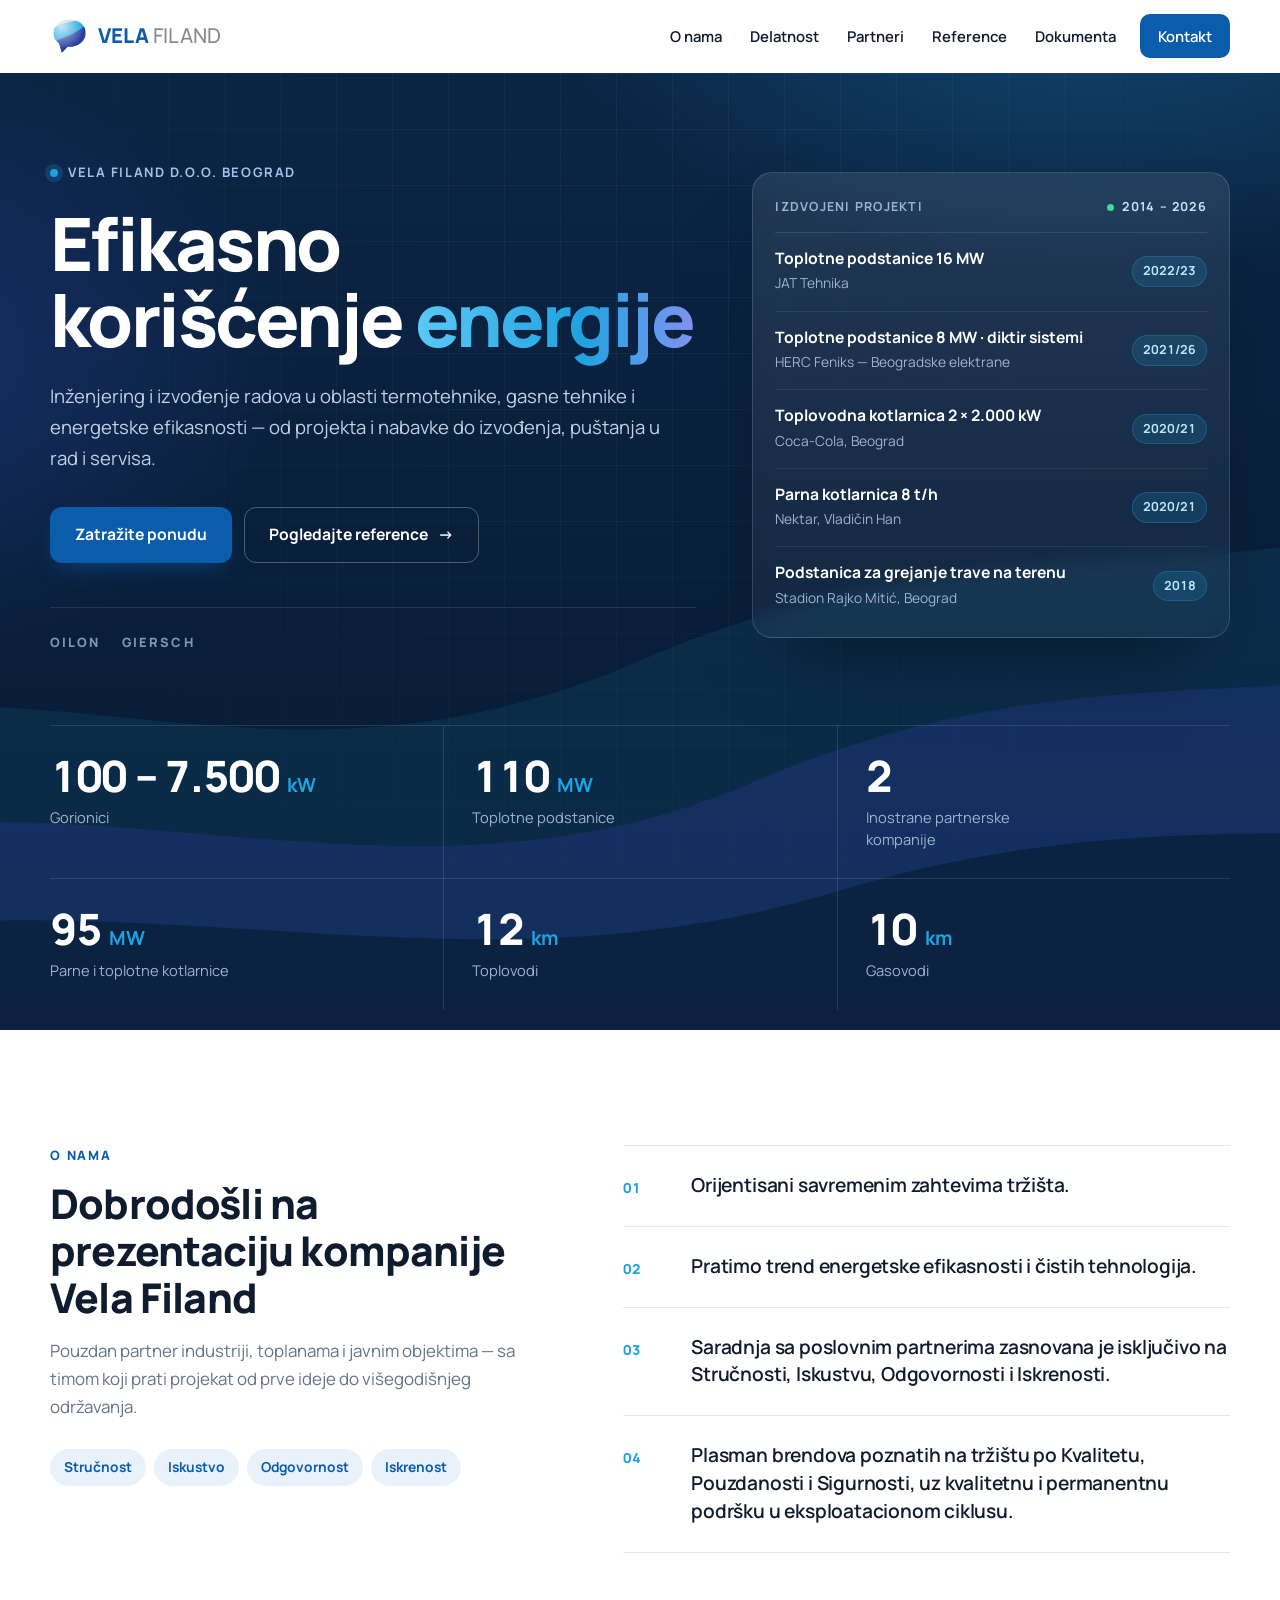
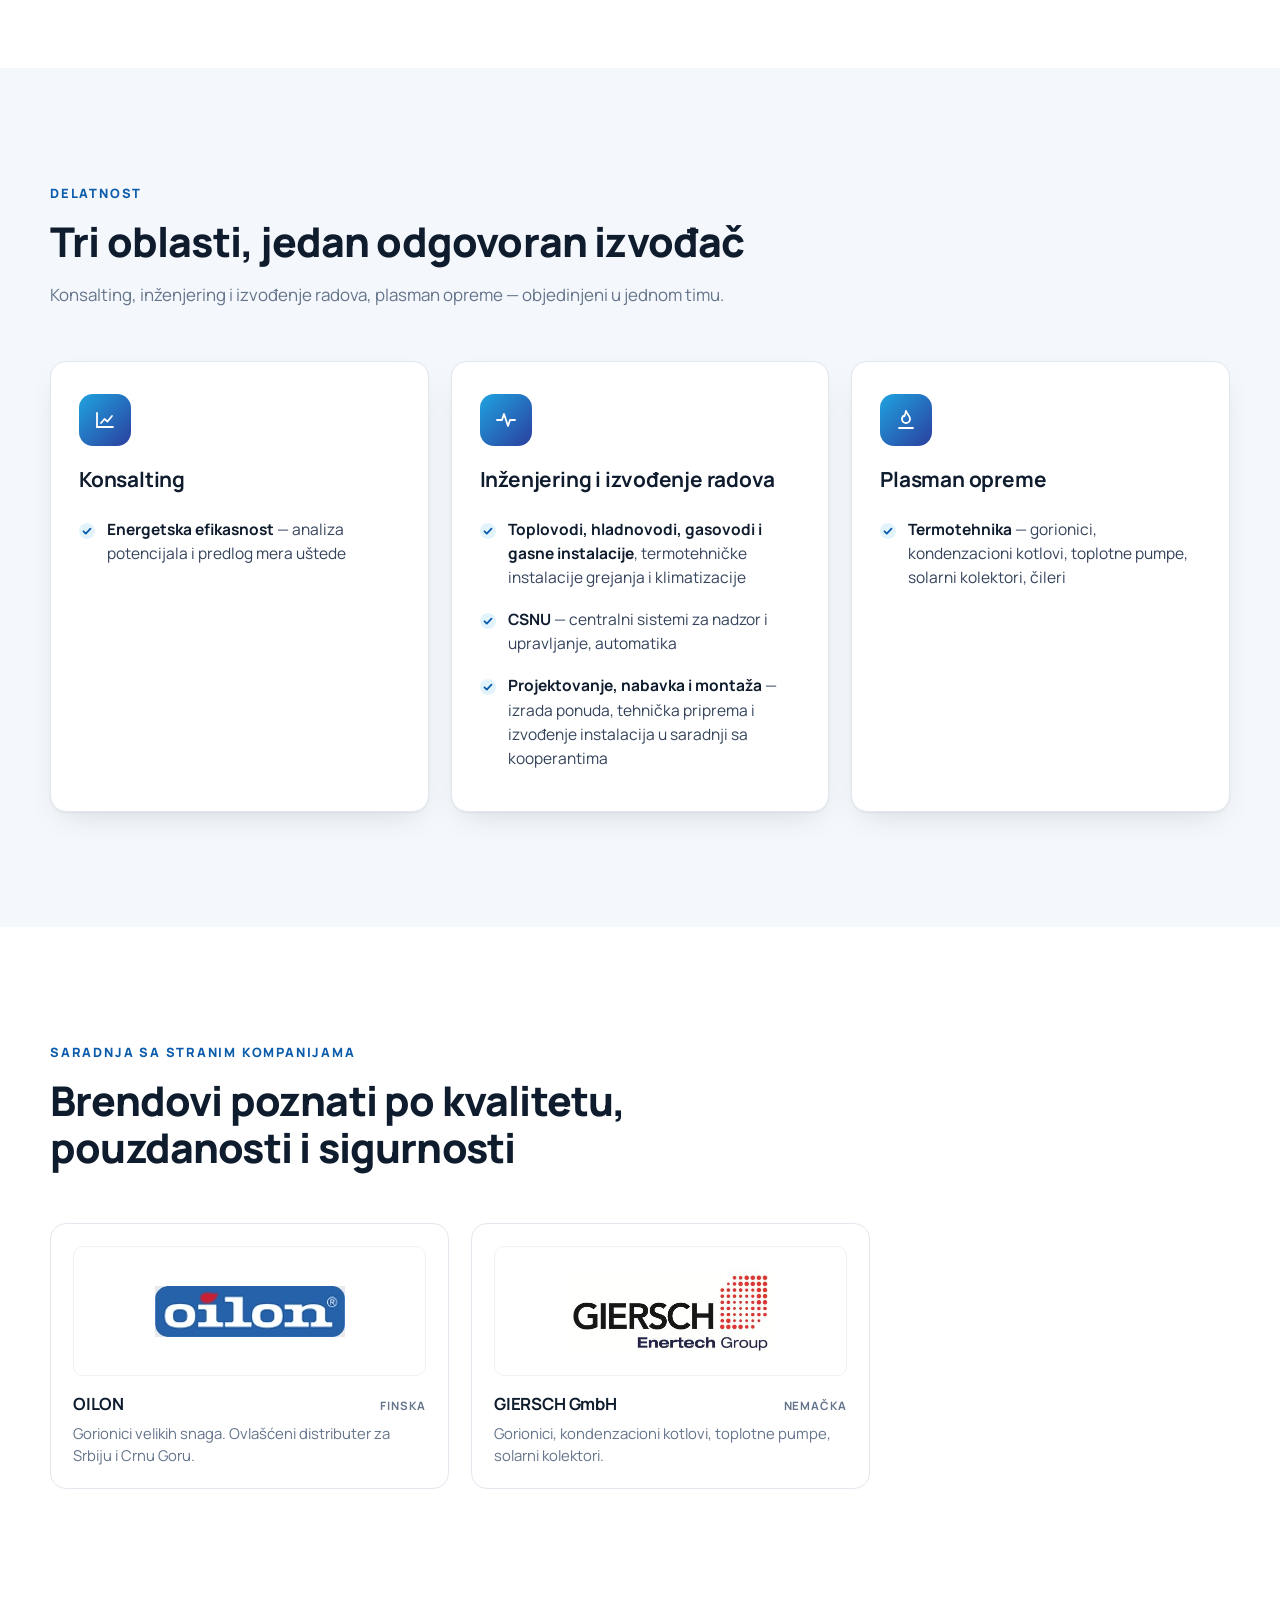
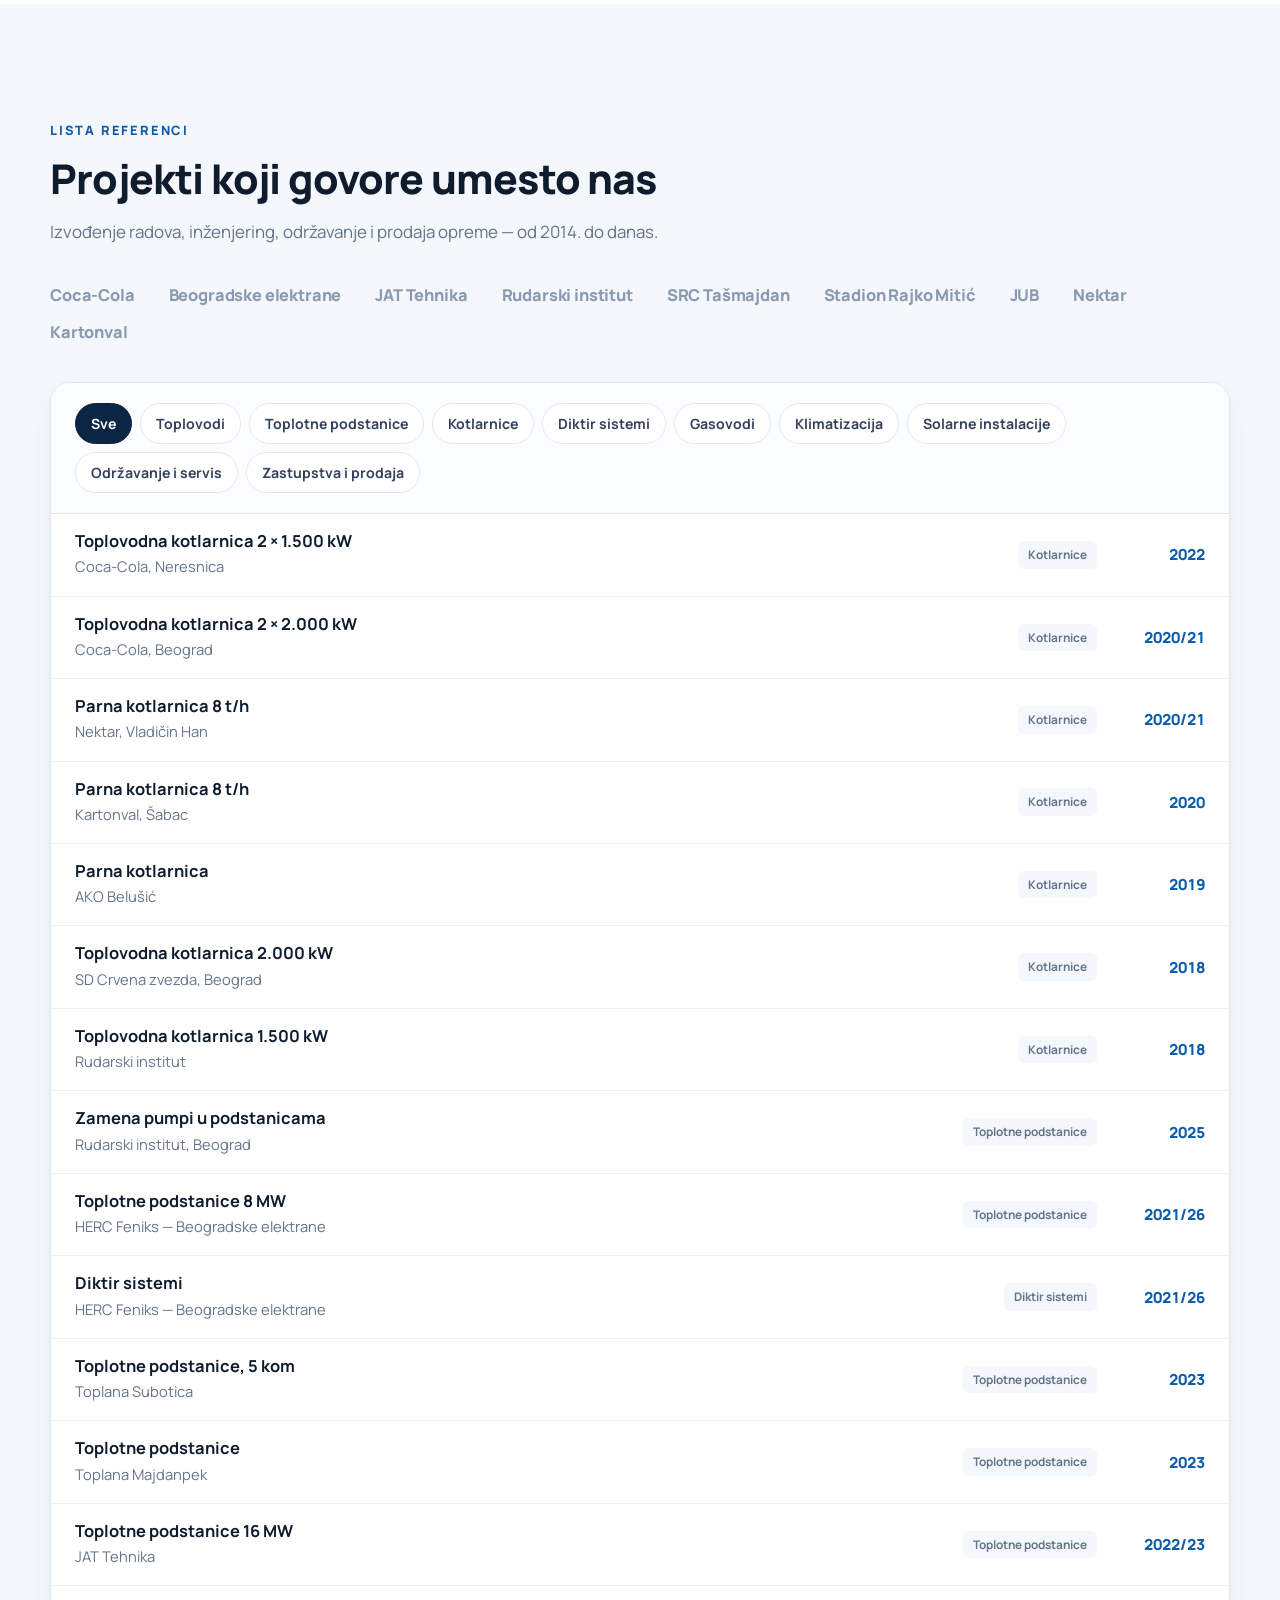
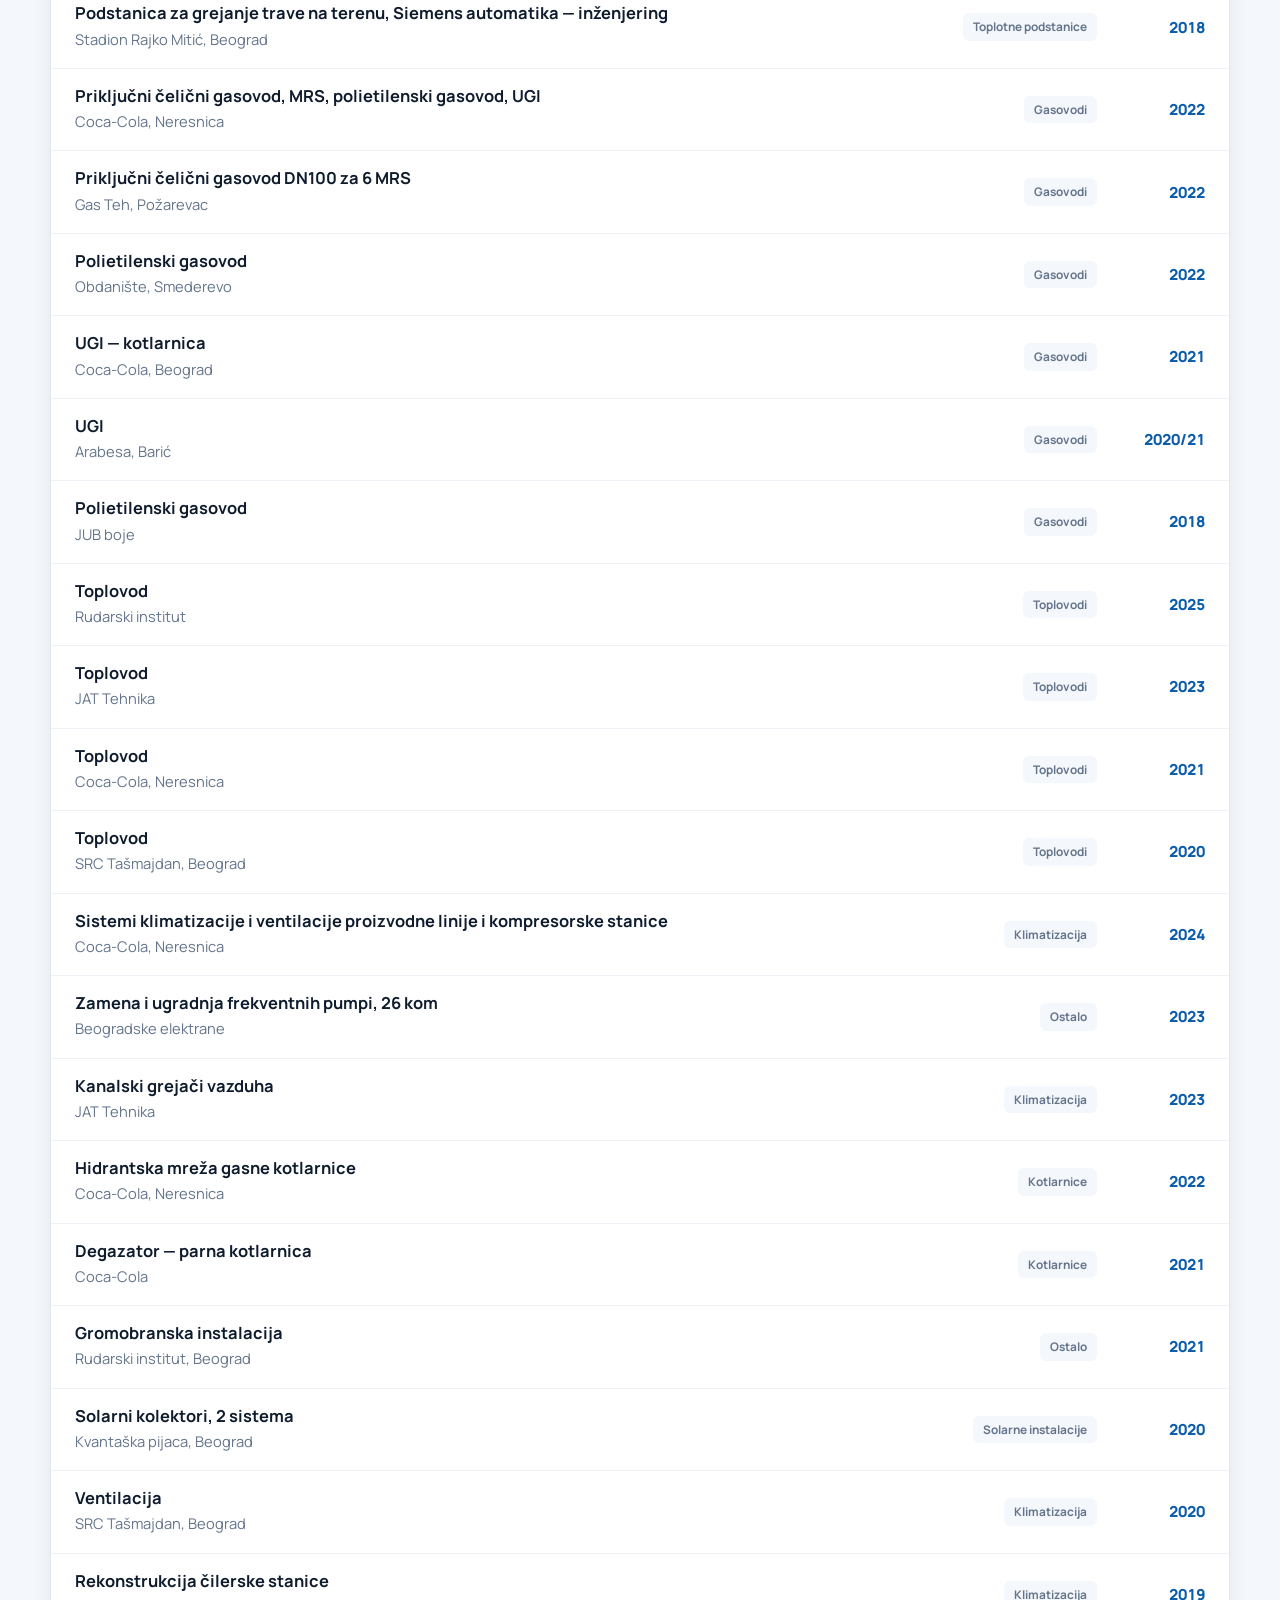
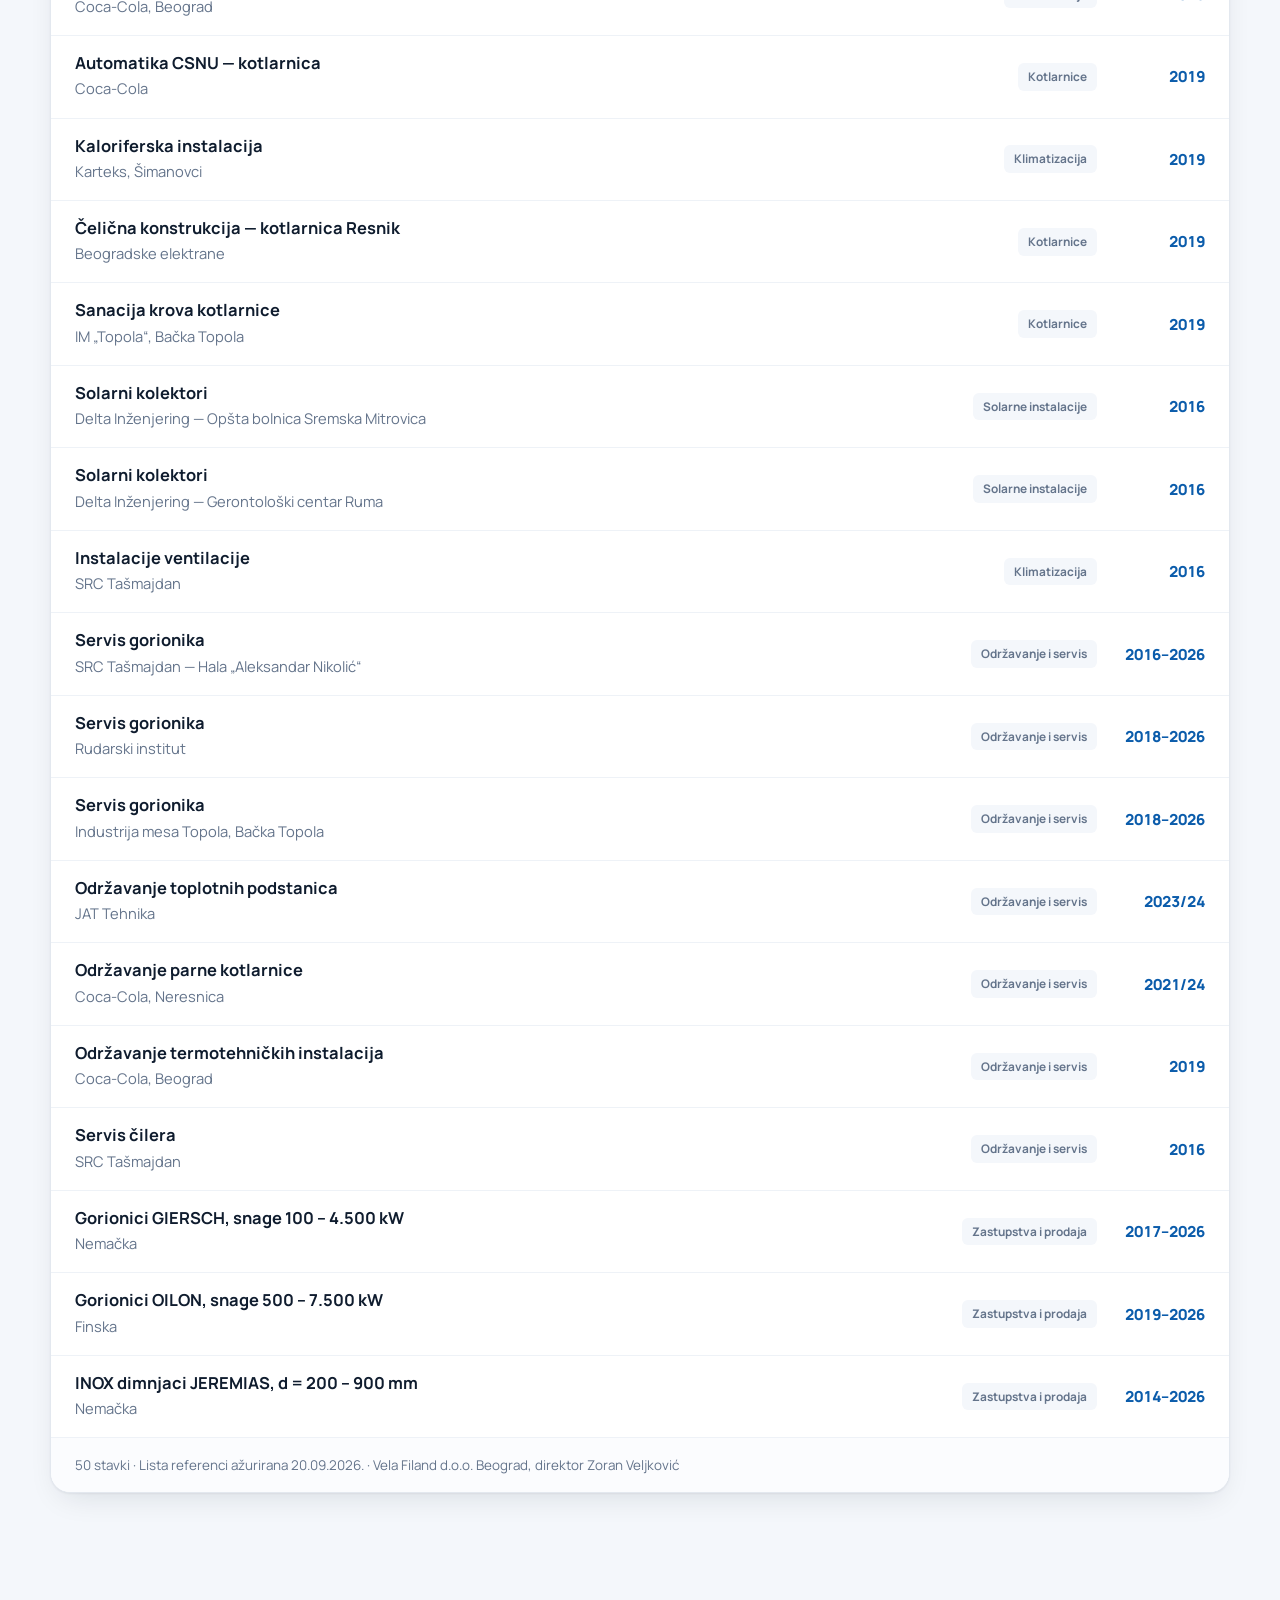
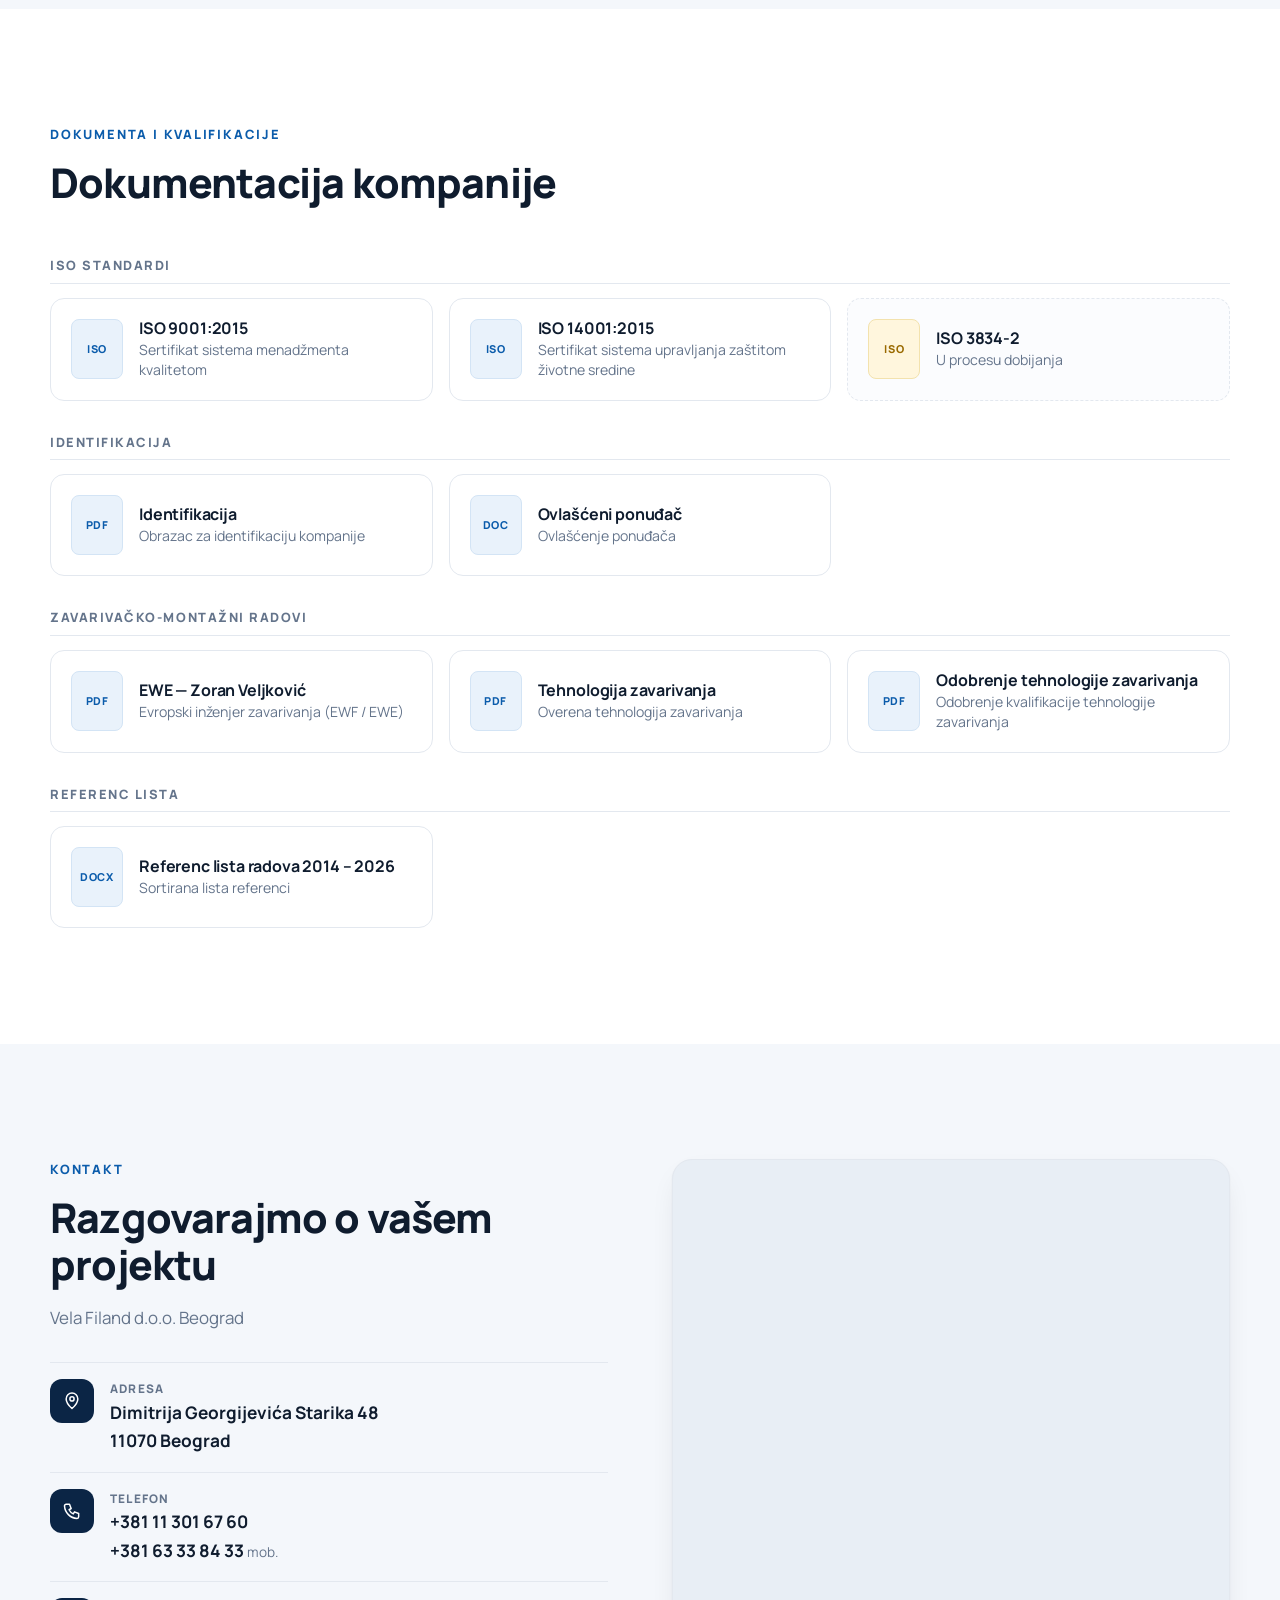
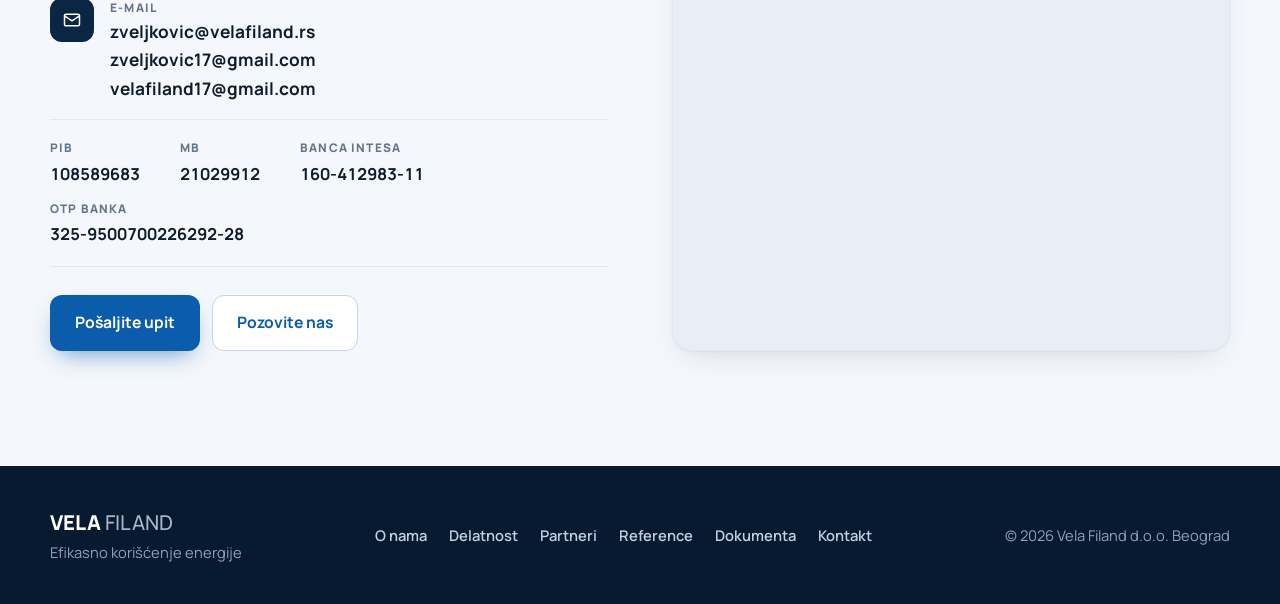
==== commit 2f24f3dc: "Apply client feedback: trim partners, regroup references and documents, remove ESCO and brochure Co-" ====
--- a/index.html
+++ b/index.html
@@ -4,9 +4,9 @@
 <meta charset="utf-8">
 <meta name="viewport" content="width=device-width, initial-scale=1">
 <title>Vela Filand — Efikasno korišćenje energije</title>
-<meta name="description" content="Vela Filand d.o.o. Beograd — termotehnika, gasne instalacije, kotlarnice, toplotne podstanice, ESCO program i energetska efikasnost. Zastupnik brendova OILON, GIERSCH i JEREMIAS.">
+<meta name="description" content="Vela Filand d.o.o. Beograd — inženjering i izvođenje radova u oblasti termotehnike i gasne tehnike, kotlarnice, toplotne podstanice, toplovodi, gasovodi i energetska efikasnost. Zastupnik brendova OILON i GIERSCH.">
 <meta property="og:title" content="Vela Filand — Efikasno korišćenje energije">
-<meta property="og:description" content="Inženjering, plasman opreme i konsalting u oblasti termotehnike, gasne tehnike i energetske efikasnosti.">
+<meta property="og:description" content="Inženjering i izvođenje radova u oblasti termotehnike, gasne tehnike i energetske efikasnosti.">
 <meta property="og:type" content="website">
 <meta name="theme-color" content="#071a30">
 <link rel="icon" href="assets/favicon.svg" type="image/svg+xml">
@@ -40,7 +40,6 @@
       <a href="#delatnost">Delatnost</a>
       <a href="#partneri">Partneri</a>
       <a href="#reference">Reference</a>
-      <a href="#esco">ESCO program</a>
       <a href="#dokumenta">Dokumenta</a>
       <a class="nav-cta" href="#kontakt">Kontakt</a>
     </nav>
@@ -63,13 +62,13 @@
     <div class="hero-copy">
       <p class="eyebrow"><span class="dot"></span>Vela Filand d.o.o. Beograd</p>
       <h1>Efikasno korišćenje <em>energije</em></h1>
-      <p class="lead">Inženjering, plasman opreme i konsalting u oblasti termotehnike, gasne tehnike i energetske efikasnosti — od projekta i nabavke do izvođenja, puštanja u rad i servisa.</p>
+      <p class="lead">Inženjering i izvođenje radova u oblasti termotehnike, gasne tehnike i energetske efikasnosti — od projekta i nabavke do izvođenja, puštanja u rad i servisa.</p>
       <div class="hero-actions">
         <a class="btn btn-primary" href="#kontakt">Zatražite ponudu</a>
         <a class="btn btn-ghost" href="#reference">Pogledajte reference <span aria-hidden="true">→</span></a>
       </div>
       <ul class="hero-brands" aria-label="Zastupani brendovi">
-        <li>OILON</li><li>GIERSCH</li><li>JEREMIAS</li><li>FUCHS</li><li>LEIER</li><li>EMICON</li><li>HTH</li>
+        <li>OILON</li><li>GIERSCH</li>
       </ul>
     </div>
 
@@ -87,10 +86,12 @@
 
   <div class="wrap">
     <dl class="stats">
-      <div><dt>7.500 <small>kW</small></dt><dd>gorionici OILON u prodajnom programu</dd></div>
-      <div><dt>16 <small>MW</small></dt><dd>izvedene toplotne podstanice</dd></div>
-      <div><dt>8 <small>t/h</small></dt><dd>parne kotlarnice po sistemu inženjeringa</dd></div>
-      <div><dt>7</dt><dd>inostranih partnerskih kompanija</dd></div>
+      <div><dt>100 – 7.500 <small>kW</small></dt><dd>Gorionici</dd></div>
+      <div><dt>110 <small>MW</small></dt><dd>Toplotne podstanice</dd></div>
+      <div><dt>2</dt><dd>Inostrane partnerske kompanije</dd></div>
+      <div><dt>95 <small>MW</small></dt><dd>Parne i toplotne kotlarnice</dd></div>
+      <div><dt>12 <small>km</small></dt><dd>Toplovodi</dd></div>
+      <div><dt>10 <small>km</small></dt><dd>Gasovodi</dd></div>
     </dl>
   </div>
 </section>
@@ -111,7 +112,6 @@
       <li class="reveal"><span class="num">02</span><p>Pratimo trend energetske efikasnosti i čistih tehnologija.</p></li>
       <li class="reveal"><span class="num">03</span><p>Saradnja sa poslovnim partnerima zasnovana je isključivo na Stručnosti, Iskustvu, Odgovornosti i Iskrenosti.</p></li>
       <li class="reveal"><span class="num">04</span><p>Plasman brendova poznatih na tržištu po Kvalitetu, Pouzdanosti i Sigurnosti, uz kvalitetnu i permanentnu podršku u eksploatacionom ciklusu.</p></li>
-      <li class="reveal"><span class="num">05</span><p>Povezivanje ekspertskih timova u realizaciji složenijih projekata.</p></li>
     </ol>
   </div>
 </section>
@@ -122,48 +122,37 @@
     <div class="section-head reveal">
       <p class="kicker">Delatnost</p>
       <h2>Tri oblasti, jedan odgovoran izvođač</h2>
-      <p class="muted">Plasman opreme, konsalting i izvođenje radova — objedinjeni u jednom timu.</p>
+      <p class="muted">Konsalting, inženjering i izvođenje radova, plasman opreme — objedinjeni u jednom timu.</p>
     </div>
 
     <div class="cards3">
+      <article class="card reveal">
+        <div class="icon" aria-hidden="true"><svg viewBox="0 0 24 24"><path d="M4 19V5"/><path d="M4 19h16"/><path d="M8 15l3.500-4 3 2.500L19 8"/></svg></div>
+        <h3>Konsalting</h3>
+        <ul class="ticks">
+          <li><b>Energetska efikasnost</b> — analiza potencijala i predlog mera uštede</li>
+        </ul>
+      </article>
+
+      <article class="card reveal">
+        <div class="icon" aria-hidden="true"><svg viewBox="0 0 24 24"><path d="M3 12h5l2-6 4 12 2-6h5"/></svg></div>
+        <h3>Inženjering i izvođenje radova</h3>
+        <ul class="ticks">
+          <li><b>Toplovodi, hladnovodi, gasovodi i gasne instalacije</b>, termotehničke instalacije grejanja i klimatizacije</li>
+          <li><b>CSNU</b> — centralni sistemi za nadzor i upravljanje, automatika</li>
+          <li><b>Projektovanje, nabavka i montaža</b> — izrada ponuda, tehnička priprema i izvođenje instalacija u saradnji sa kooperantima</li>
+        </ul>
+      </article>
+
       <article class="card reveal">
         <div class="icon" aria-hidden="true"><svg viewBox="0 0 24 24"><path d="M12 3c1 3 4 4.5 4 8a4 4 0 0 1-8 0c0-1.500.6-2.400 1.300-3.200C9.800 9.500 11 8 12 3Z"/><path d="M5 20h14"/></svg></div>
         <h3>Plasman opreme</h3>
         <ul class="ticks">
           <li><b>Termotehnika</b> — gorionici, kondenzacioni kotlovi, toplotne pumpe, solarni kolektori, čileri</li>
-          <li><b>Dimovodni sistemi i dimnjaci</b> — za industrijsku i individualnu gradnju</li>
-          <li><b>Ulja i maziva</b> — za industrijska postrojenja; CASSIDA program za prehrambenu i farmaceutsku industriju</li>
         </ul>
       </article>
-
-      <article class="card reveal">
-        <div class="icon" aria-hidden="true"><svg viewBox="0 0 24 24"><path d="M4 19V5"/><path d="M4 19h16"/><path d="M8 15l3.500-4 3 2.500L19 8"/></svg></div>
-        <h3>Konsalting</h3>
-        <ul class="ticks">
-          <li><b>ESCO program</b> — energetski efikasno korišćenje energije i fondovi za finansiranje</li>
-          <li><b>Energetska efikasnost</b> — analiza potencijala i predlog mera uštede</li>
-          <li><b>Gasna tehnika</b> — stručna podrška pri izboru i primeni opreme</li>
-        </ul>
-      </article>
-
-      <article class="card reveal">
-        <div class="icon" aria-hidden="true"><svg viewBox="0 0 24 24"><path d="M3 12h5l2-6 4 12 2-6h5"/></svg></div>
-        <h3>Inženjering i izvođenje radova</h3>
-        <ul class="ticks">
-          <li><b>Gasovodi i gasne instalacije</b>, termotehničke instalacije grejanja i klimatizacije</li>
-          <li><b>CSNU</b> — centralni sistemi za nadzor i upravljanje, automatika</li>
-          <li><b>Projektovanje, nabavka i montaža</b> — izrada ponuda, tehnička priprema i izvođenje instalacija u saradnji sa kooperantima</li>
-        </ul>
-      </article>
-    </div>
-
-    <div class="brochure reveal">
-      <div>
-        <h3>Brošura kompanije</h3>
-        <p>Pregled programa, partnera i referenci na jednom mestu.</p>
-      </div>
-      <a class="btn btn-primary" href="assets/docs/VelaFiland_brosura.pdf" target="_blank" rel="noopener">Preuzmite brošuru <small>PDF</small></a>
-    </div>
+    </div>
+
   </div>
 </section>
 
@@ -185,31 +174,6 @@
         <h3>GIERSCH GmbH <small>Nemačka</small></h3>
         <p>Gorionici, kondenzacioni kotlovi, toplotne pumpe, solarni kolektori.</p>
       </a>
-      <a class="partner reveal" href="http://www.jeremias.de/" target="_blank" rel="noopener">
-        <span class="plogo"><img src="assets/4.png" alt="JEREMIAS" loading="lazy"></span>
-        <h3>JEREMIAS GmbH <small>Nemačka</small></h3>
-        <p>Sistemi dimnjaka — INOX.</p>
-      </a>
-      <a class="partner reveal" href="http://www.fuchslubricants.com/" target="_blank" rel="noopener">
-        <span class="plogo"><img src="assets/3.png" alt="FUCHS" loading="lazy"></span>
-        <h3>FUCHS GmbH <small>Nemačka</small></h3>
-        <p>Maziva i ulja vrhunskog kvaliteta.</p>
-      </a>
-      <div class="partner reveal">
-        <span class="plogo"><img src="assets/6.png" alt="LEIER" loading="lazy"></span>
-        <h3>LEIER <small>Austrija</small></h3>
-        <p>Sistemi dimnjaka — zidani.</p>
-      </div>
-      <a class="partner reveal" href="http://www.emiconac.it/eng/index.php" target="_blank" rel="noopener">
-        <span class="plogo"><img src="assets/8.png" alt="EMICON" loading="lazy"></span>
-        <h3>EMICON <small>Italija</small></h3>
-        <p>Čileri.</p>
-      </a>
-      <a class="partner reveal" href="http://www.hth.si/reference.php" target="_blank" rel="noopener">
-        <span class="plogo plogo-text">HTH</span>
-        <h3>HTH <small>Slovenija</small></h3>
-        <p>Hladnjače.</p>
-      </a>
     </div>
   </div>
 </section>
@@ -235,43 +199,6 @@
   </div>
 </section>
 
-<!-- ESCO -->
-<section class="section section-dark" id="esco">
-  <div class="wrap">
-    <div class="section-head reveal">
-      <p class="kicker">ESCO program</p>
-      <h2>Finansiranje energetske efikasnosti iz ostvarenih ušteda</h2>
-      <p class="muted">ESCO (Energy Service Company) priprema, sprovodi i finansira projekte energetske efikasnosti, preuzima finansijski i tehnički rizik, a svoje usluge naplaćuje isključivo iz postignutih ušteda.</p>
-    </div>
-
-    <ol class="steps">
-      <li class="reveal"><span>1</span><h3>Energetski pregled</h3><p>Postojeće stanje objekta, potrošnja energenata i potencijali za uštedu energije.</p></li>
-      <li class="reveal"><span>2</span><h3>Tehničko rešenje</h3><p>Energetski efikasno i ekonomski prihvatljivo tehničko-tehnološko rešenje.</p></li>
-      <li class="reveal"><span>3</span><h3>Finansiranje i izvođenje</h3><p>ESCO kompanija u celosti finansira projekat i implementira predloženo rešenje.</p></li>
-      <li class="reveal"><span>4</span><h3>Podela ušteda</h3><p>Tokom ugovora (5–15 godina) ESCO i klijent dele ostvarenu uštedu u troškovima za energiju.</p></li>
-      <li class="reveal"><span>5</span><h3>Sistem ostaje klijentu</h3><p>Po isteku ugovora ceo sistem je u vlasništvu klijenta, koji ostvaruje celokupne uštede.</p></li>
-    </ol>
-
-    <div class="esco-bottom">
-      <div class="why reveal">
-        <h3>Zašto ESCO koncept?</h3>
-        <ul class="ticks ticks-light">
-          <li>Klijent dobija ekspertizu i modernu tehnologiju</li>
-          <li>Bez angažovanja vlastitih ljudskih i finansijskih resursa</li>
-          <li>Garancija ušteda</li>
-          <li>ESCO usluga se plaća iz ostvarenih ušteda</li>
-        </ul>
-      </div>
-      <div class="deck reveal">
-        <p class="deck-tag">Prezentacija · Dani energetike, Novi Sad 2014</p>
-        <h3>ESCO program — finansiranje energetske efikasnosti</h3>
-        <p>Zoran Veljković, dipl. ing. — opšte o ESCO kompanijama, zakonski okviri, način realizacije i primeri iz prakse.</p>
-        <a class="btn btn-light" href="assets/docs/ESCO-program-prezentacija.ppsx">Preuzmite prezentaciju <small>PPSX</small></a>
-      </div>
-    </div>
-  </div>
-</section>
-
 <!-- DOKUMENTA -->
 <section class="section" id="dokumenta">
   <div class="wrap">
@@ -279,14 +206,26 @@
       <p class="kicker">Dokumenta i kvalifikacije</p>
       <h2>Dokumentacija kompanije</h2>
     </div>
+    <h3 class="doc-group reveal">ISO standardi</h3>
+    <div class="docs">
+      <div class="doc reveal"><span class="ext">ISO</span><div><h3>ISO 9001:2015</h3><p>Sertifikat sistema menadžmenta kvalitetom</p></div></div>
+      <div class="doc reveal"><span class="ext">ISO</span><div><h3>ISO 14001:2015</h3><p>Sertifikat sistema upravljanja zaštitom životne sredine</p></div></div>
+      <div class="doc reveal doc-pending"><span class="ext">ISO</span><div><h3>ISO 3834-2</h3><p>U procesu dobijanja</p></div></div>
+    </div>
+    <h3 class="doc-group reveal">Identifikacija</h3>
     <div class="docs">
       <a class="doc reveal" href="https://www.velafiland.rs/wp-content/uploads/2026/10/1-IDENTIFIKACIJA-2025_.pdf" target="_blank" rel="noopener"><span class="ext">PDF</span><div><h3>Identifikacija</h3><p>Obrazac za identifikaciju kompanije</p></div></a>
       <a class="doc reveal" href="https://www.velafiland.rs/wp-content/uploads/2026/10/2-OVLASCENI-PONUDAC-2020-god.doc" target="_blank" rel="noopener"><span class="ext">DOC</span><div><h3>Ovlašćeni ponuđač</h3><p>Ovlašćenje ponuđača</p></div></a>
-      <a class="doc reveal" href="https://www.velafiland.rs/wp-content/uploads/2026/10/5-EWF-EWE-Zoran-Veljkovic.pdf" target="_blank" rel="noopener"><span class="ext">PDF</span><div><h3>EWF / EWE</h3><p>Evropski inženjer zavarivanja — Zoran Veljković</p></div></a>
-      <a class="doc reveal" href="https://www.velafiland.rs/wp-content/uploads/2026/10/6-Tehnologijan-zavarivanja-Vela-Filand-overena.pdf" target="_blank" rel="noopener"><span class="ext">PDF</span><div><h3>Tehnologija zavarivanja</h3><p>Overena tehnologija zavarivanja Vela Filand</p></div></a>
-      <a class="doc reveal" href="https://www.velafiland.rs/wp-content/uploads/2026/10/7-Odobrenje-kvalifikacije.pdf" target="_blank" rel="noopener"><span class="ext">PDF</span><div><h3>Odobrenje kvalifikacije</h3><p>Odobrenje kvalifikacije tehnologije zavarivanja</p></div></a>
-      <a class="doc reveal" href="https://www.velafiland.rs/wp-content/uploads/2026/10/8-REFERENC-LISTA-sortirano-VEL-FILAND.docx" target="_blank" rel="noopener"><span class="ext">DOCX</span><div><h3>Referenc lista</h3><p>Sortirana lista referenci, 2026.</p></div></a>
-      <div class="doc doc-pending reveal"><span class="ext">ISO</span><div><h3>ISO 3834-2</h3><p>Očekuje se izdavanje sertifikata</p></div></div>
+    </div>
+    <h3 class="doc-group reveal">Zavarivačko-montažni radovi</h3>
+    <div class="docs">
+      <a class="doc reveal" href="https://www.velafiland.rs/wp-content/uploads/2026/10/5-EWF-EWE-Zoran-Veljkovic.pdf" target="_blank" rel="noopener"><span class="ext">PDF</span><div><h3>EWE — Zoran Veljković</h3><p>Evropski inženjer zavarivanja (EWF / EWE)</p></div></a>
+      <a class="doc reveal" href="https://www.velafiland.rs/wp-content/uploads/2026/10/6-Tehnologijan-zavarivanja-Vela-Filand-overena.pdf" target="_blank" rel="noopener"><span class="ext">PDF</span><div><h3>Tehnologija zavarivanja</h3><p>Overena tehnologija zavarivanja</p></div></a>
+      <a class="doc reveal" href="https://www.velafiland.rs/wp-content/uploads/2026/10/7-Odobrenje-kvalifikacije.pdf" target="_blank" rel="noopener"><span class="ext">PDF</span><div><h3>Odobrenje tehnologije zavarivanja</h3><p>Odobrenje kvalifikacije tehnologije zavarivanja</p></div></a>
+    </div>
+    <h3 class="doc-group reveal">Referenc lista</h3>
+    <div class="docs">
+      <a class="doc reveal" href="https://www.velafiland.rs/wp-content/uploads/2026/10/8-REFERENC-LISTA-sortirano-VEL-FILAND.docx" target="_blank" rel="noopener"><span class="ext">DOCX</span><div><h3>Referenc lista radova 2014 – 2026</h3><p>Sortirana lista referenci</p></div></a>
     </div>
   </div>
 </section>
@@ -310,13 +249,15 @@
         </li>
         <li>
           <span class="ci" aria-hidden="true"><svg viewBox="0 0 24 24"><rect x="3" y="5" width="18" height="14" rx="2"/><path d="m3 7 9 6 9-6"/></svg></span>
-          <div><small>E-mail</small><a href="mailto:zveljkovic@velafiland.rs">zveljkovic@velafiland.rs</a></div>
+          <div><small>E-mail</small><a href="mailto:zveljkovic@velafiland.rs">zveljkovic@velafiland.rs</a><br><a href="mailto:zveljkovic17@gmail.com">zveljkovic17@gmail.com</a><br><a href="mailto:velafiland17@gmail.com">velafiland17@gmail.com</a></div>
         </li>
       </ul>
 
       <dl class="legal">
         <div><dt>PIB</dt><dd>108589683</dd></div>
-        <div><dt>Žiro račun</dt><dd>Banca Intesa 160-412983-11</dd></div>
+        <div><dt>MB</dt><dd>21029912</dd></div>
+        <div><dt>Banca Intesa</dt><dd>160-412983-11</dd></div>
+        <div><dt>OTP banka</dt><dd>325-9500700226292-28</dd></div>
       </dl>
 
       <div class="hero-actions">
@@ -339,7 +280,7 @@
       <p>Efikasno korišćenje energije</p>
     </div>
     <nav aria-label="Navigacija u podnožju">
-      <a href="#o-nama">O nama</a><a href="#delatnost">Delatnost</a><a href="#partneri">Partneri</a><a href="#reference">Reference</a><a href="#esco">ESCO</a><a href="#kontakt">Kontakt</a>
+      <a href="#o-nama">O nama</a><a href="#delatnost">Delatnost</a><a href="#partneri">Partneri</a><a href="#reference">Reference</a><a href="#dokumenta">Dokumenta</a><a href="#kontakt">Kontakt</a>
     </nav>
     <p class="copy">© <span id="year">2026</span> Vela Filand d.o.o. Beograd</p>
   </div>
--- a/assets/style.css
+++ b/assets/style.css
@@ -131,10 +131,10 @@
 .panel-list span { font-size: .86rem; color: #9fb3cf; }
 .panel-list b { flex: none; font-size: .78rem; font-weight: 700; color: #bfe6fa; background: rgba(31, 163, 224, .16); border: 1px solid rgba(31, 163, 224, .3); padding: 4px 10px; border-radius: 999px; font-variant-numeric: tabular-nums; }
 
-.stats { position: relative; display: grid; grid-template-columns: repeat(4, 1fr); margin: 72px 0 0; border-top: 1px solid rgba(255, 255, 255, .12); }
-.stats > div { padding: 30px 24px 38px 0; }
-.stats > div + div { padding-left: 28px; border-left: 1px solid rgba(255, 255, 255, .12); }
-.stats dt { color: #fff; font-size: clamp(1.9rem, 3.4vw, 2.7rem); font-weight: 800; letter-spacing: -.03em; line-height: 1; font-variant-numeric: tabular-nums; }
+.stats { position: relative; display: grid; grid-template-columns: repeat(3, 1fr); margin: 72px 0 0; padding-bottom: 20px; }
+.stats > div { padding: 28px 24px 28px 28px; border-top: 1px solid rgba(255, 255, 255, .12); border-left: 1px solid rgba(255, 255, 255, .12); }
+.stats > div:nth-child(3n+1) { padding-left: 0; border-left: 0; }
+.stats dt { color: #fff; white-space: nowrap; font-size: clamp(1.3rem, 3.4vw, 2.7rem); font-weight: 800; letter-spacing: -.03em; line-height: 1; font-variant-numeric: tabular-nums; }
 .stats dt small { font-size: .45em; font-weight: 700; color: var(--cyan); letter-spacing: 0; }
 .stats dd { margin: 10px 0 0; font-size: .92rem; color: #9fb3cf; max-width: 24ch; line-height: 1.45; }
 
@@ -176,7 +176,9 @@
 .brochure p { color: var(--muted); margin-top: 4px; }
 
 /* Partneri */
-.partners { display: grid; grid-template-columns: repeat(4, 1fr); gap: 18px; }
+.partners { display: grid; grid-template-columns: repeat(2, 1fr); gap: 22px; max-width: 820px; }
+.partners .plogo { height: 130px; }
+.partners .plogo img { max-height: 84px; }
 .partner { display: block; color: inherit; border: 1px solid var(--line); border-radius: var(--radius); padding: 22px; background: #fff; transition: transform .2s, box-shadow .2s, border-color .2s; }
 a.partner:hover { transform: translateY(-3px); border-color: #c9d9ec; box-shadow: var(--shadow); }
 .plogo { display: grid; place-items: center; height: 96px; margin-bottom: 18px; border-radius: 10px; background: #fff; border: 1px solid #eef2f7; padding: 14px; }
@@ -217,6 +219,8 @@
 .deck .btn { margin-top: 24px; }
 
 /* Dokumenta */
+.doc-group { font-size: .8rem; font-weight: 800; letter-spacing: .12em; text-transform: uppercase; color: var(--muted); margin: 34px 0 14px; padding-bottom: 10px; border-bottom: 1px solid var(--line); }
+.section-head + .doc-group { margin-top: 0; }
 .docs { display: grid; grid-template-columns: repeat(3, 1fr); gap: 16px; }
 .doc { display: flex; align-items: center; gap: 16px; padding: 20px; border: 1px solid var(--line); border-radius: 14px; background: #fff; color: inherit; transition: transform .2s, box-shadow .2s, border-color .2s; }
 a.doc:hover { transform: translateY(-2px); border-color: #c9d9ec; box-shadow: var(--shadow); }
@@ -260,7 +264,6 @@
 
 /* ---------- Responsive ---------- */
 @media (max-width: 1080px) {
-  .partners { grid-template-columns: repeat(3, 1fr); }
   .steps { grid-template-columns: repeat(3, 1fr); }
   .nav a { padding: 9px 9px; font-size: .9rem; }
 }
@@ -282,17 +285,14 @@
   .cards3 { grid-template-columns: 1fr; }
   .docs { grid-template-columns: repeat(2, 1fr); }
   .stats { grid-template-columns: repeat(2, 1fr); margin-top: 48px; }
-  .stats > div { padding: 24px 16px 24px 0; }
-  .stats > div + div { padding-left: 0; border-left: 0; }
-  .stats > div:nth-child(even) { padding-left: 22px; border-left: 1px solid rgba(255, 255, 255, .12); }
-  .stats > div:nth-child(n+3) { border-top: 1px solid rgba(255, 255, 255, .12); }
+  .stats > div, .stats > div:nth-child(3n+1) { padding: 22px 12px 22px 20px; border-left: 1px solid rgba(255, 255, 255, .12); }
+  .stats > div:nth-child(odd) { padding-left: 0; border-left: 0; }
 }
 @media (max-width: 640px) {
   body { font-size: 16px; }
   .wrap { width: calc(100% - 32px); }
-  .partners { grid-template-columns: repeat(2, 1fr); gap: 12px; }
+  .partners { grid-template-columns: 1fr; gap: 12px; }
   .partner { padding: 16px; }
-  .plogo { height: 76px; }
   .steps, .docs { grid-template-columns: 1fr; }
   .principles li { grid-template-columns: 40px 1fr; }
   .principles p { font-size: 1.06rem; }
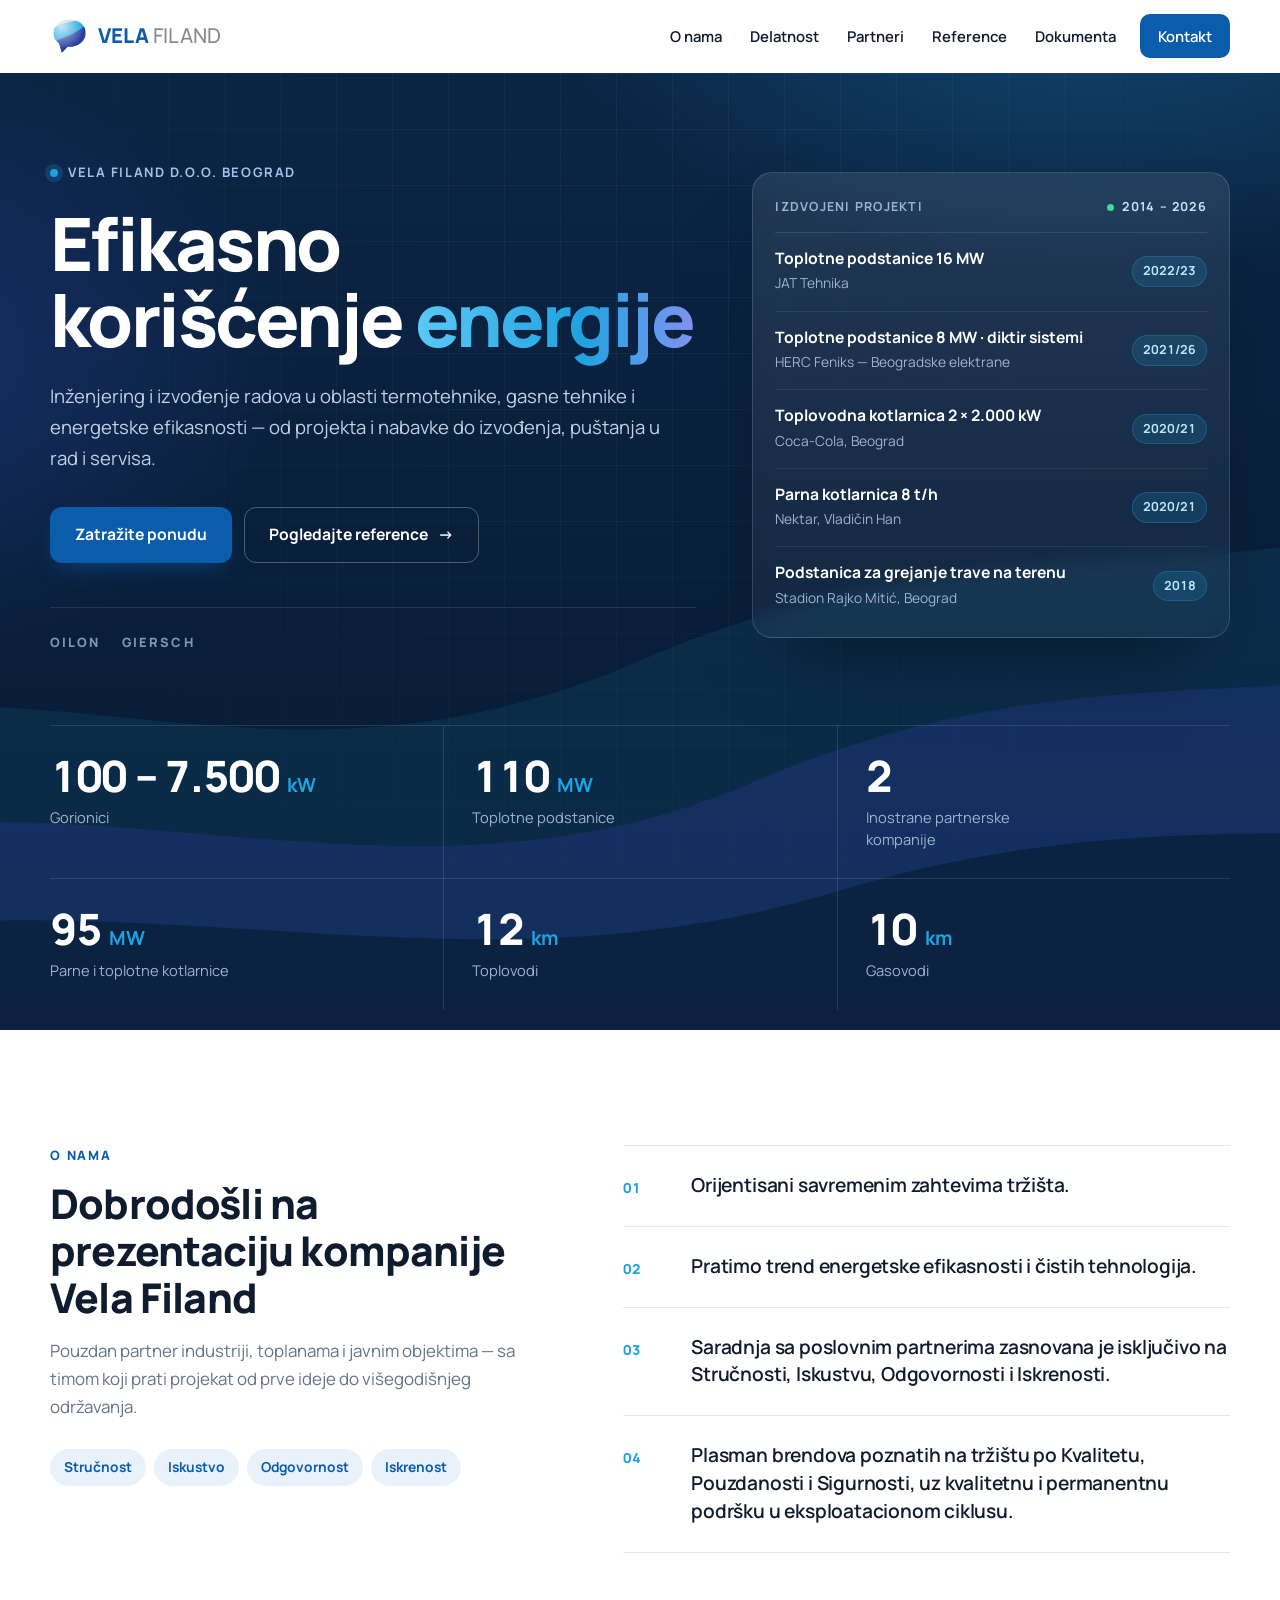
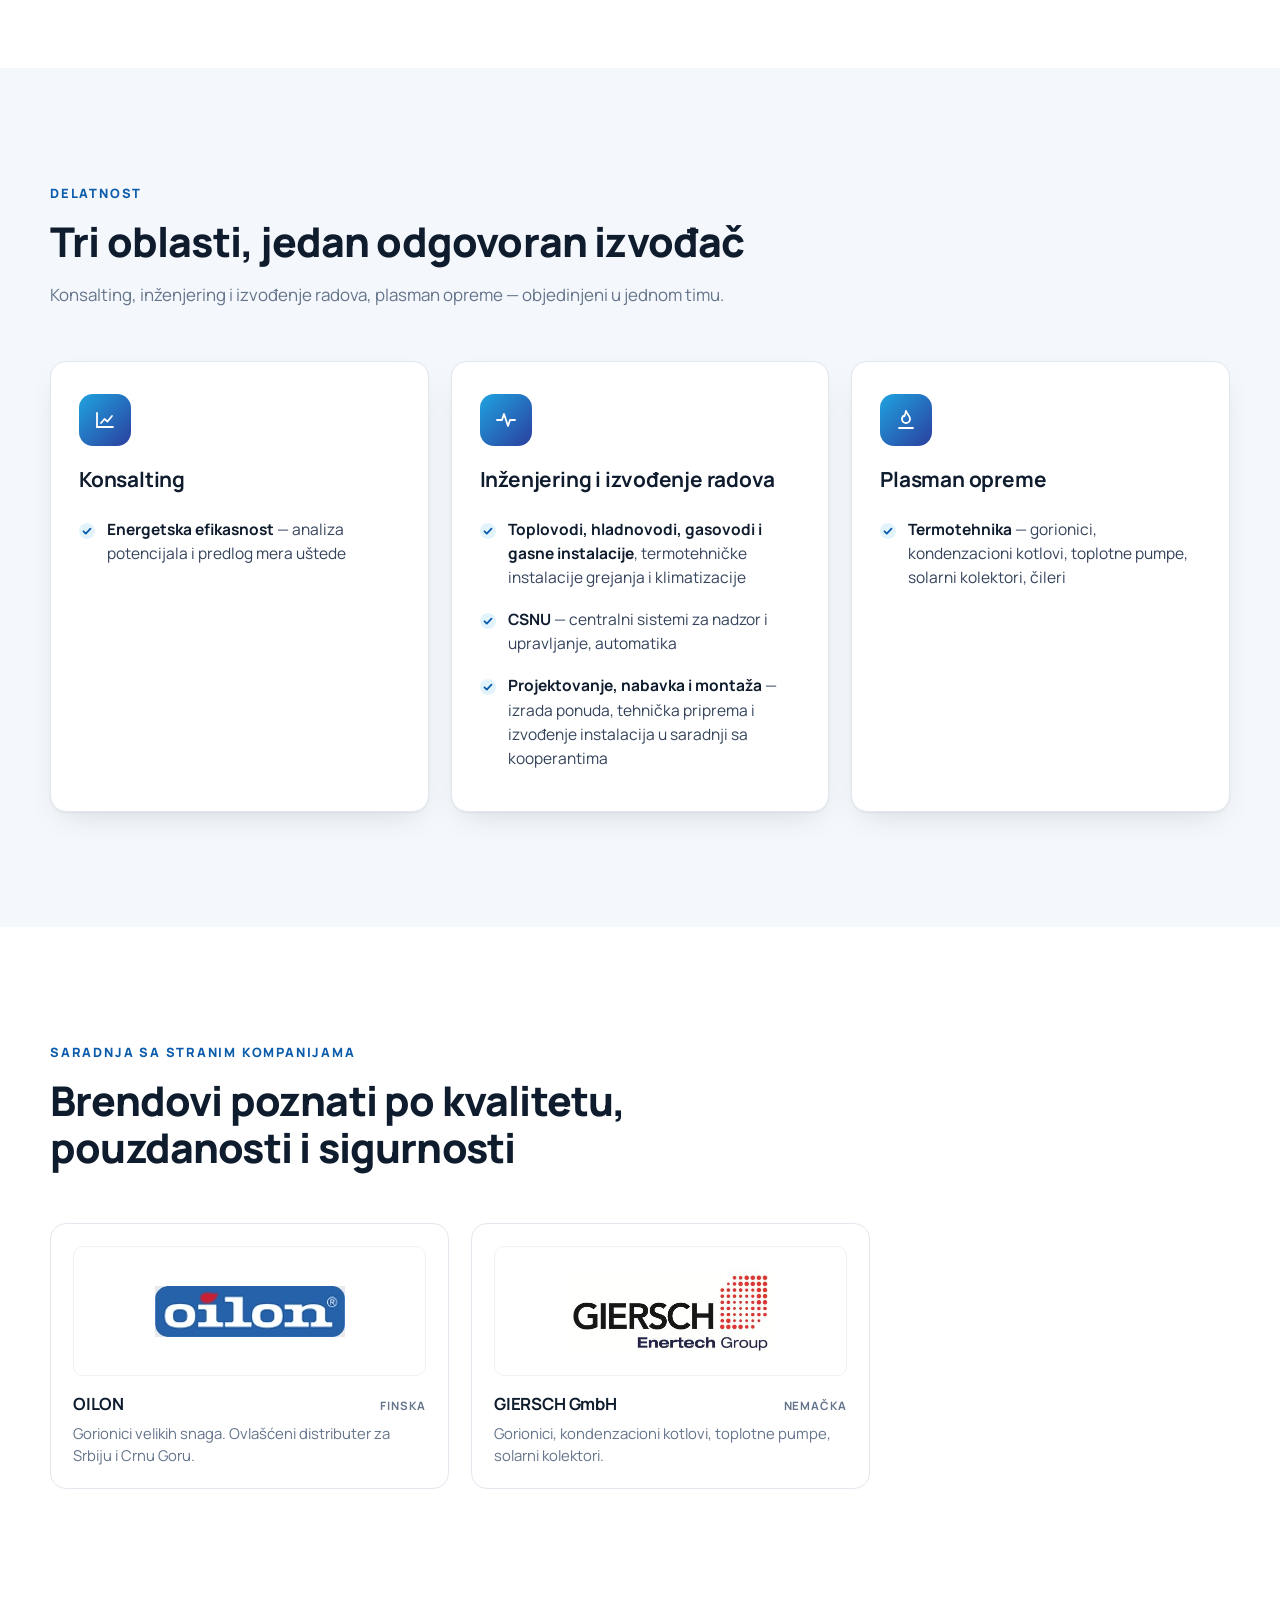
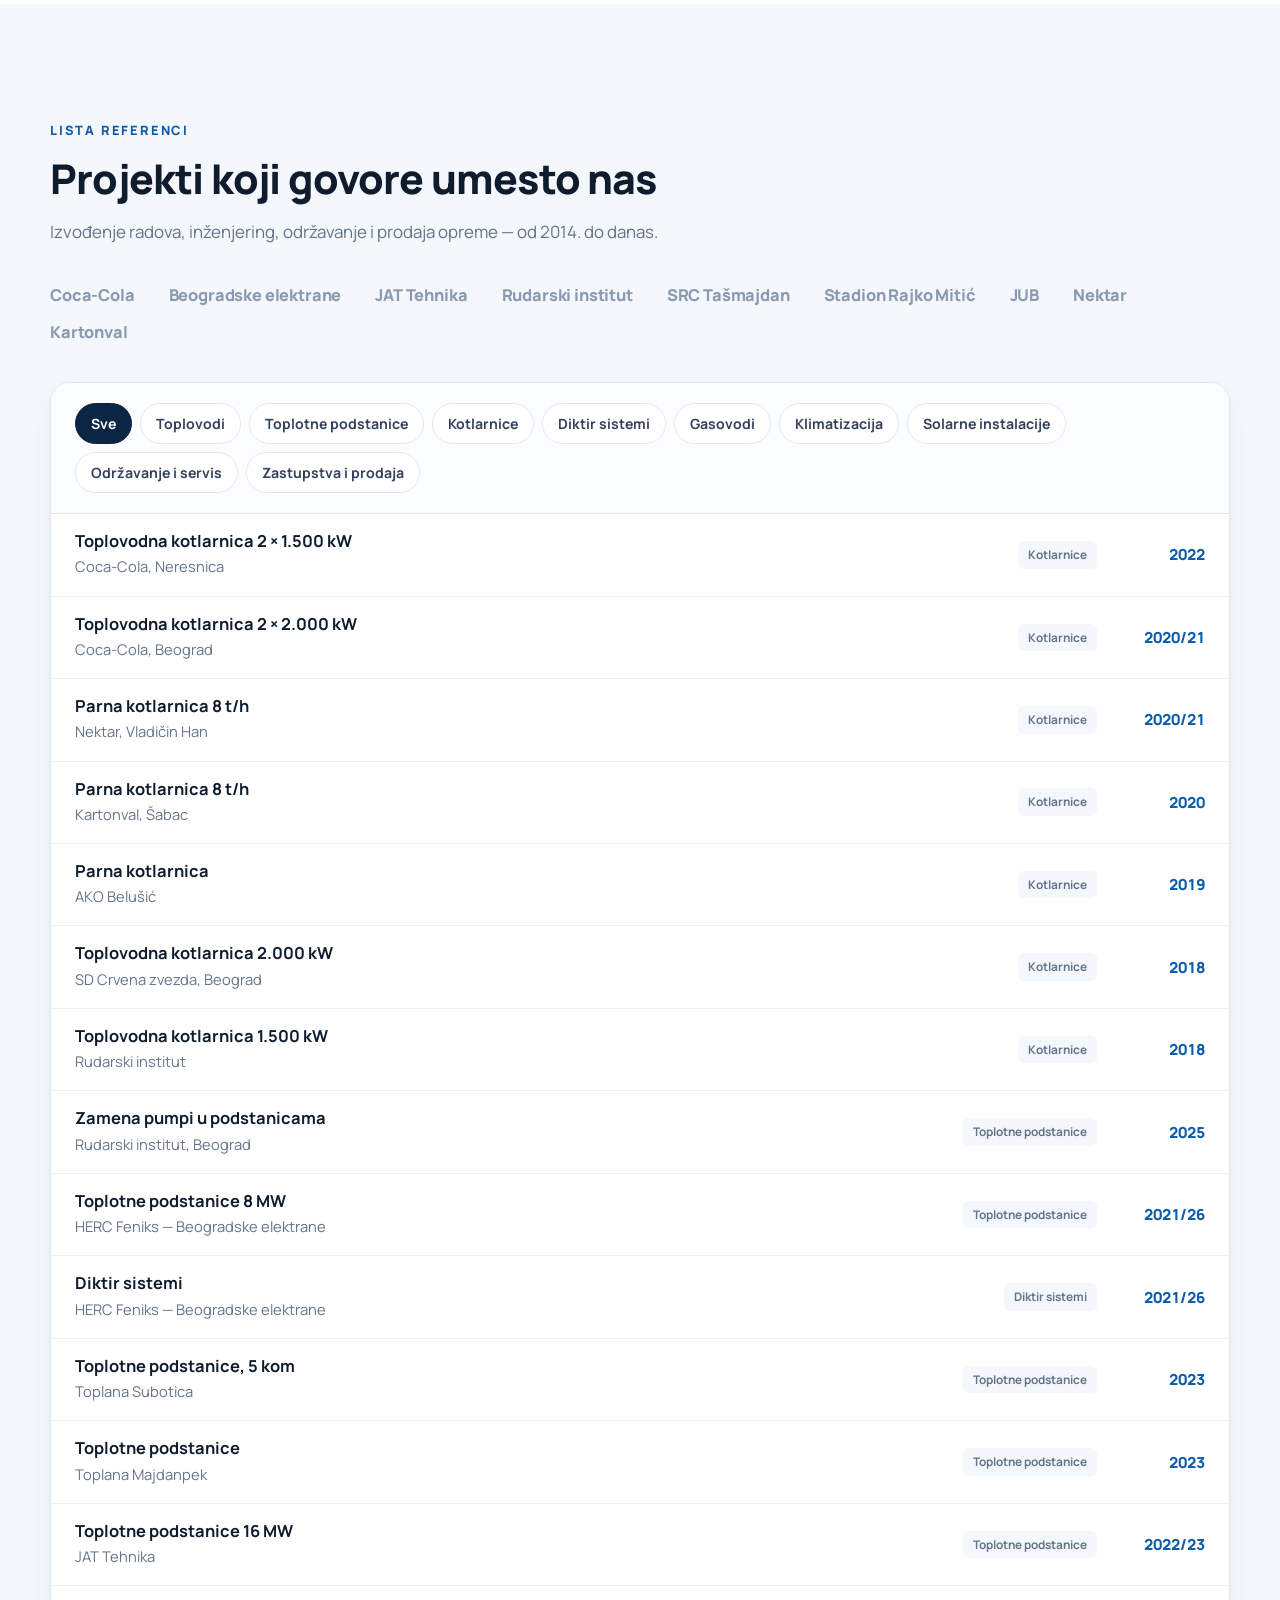
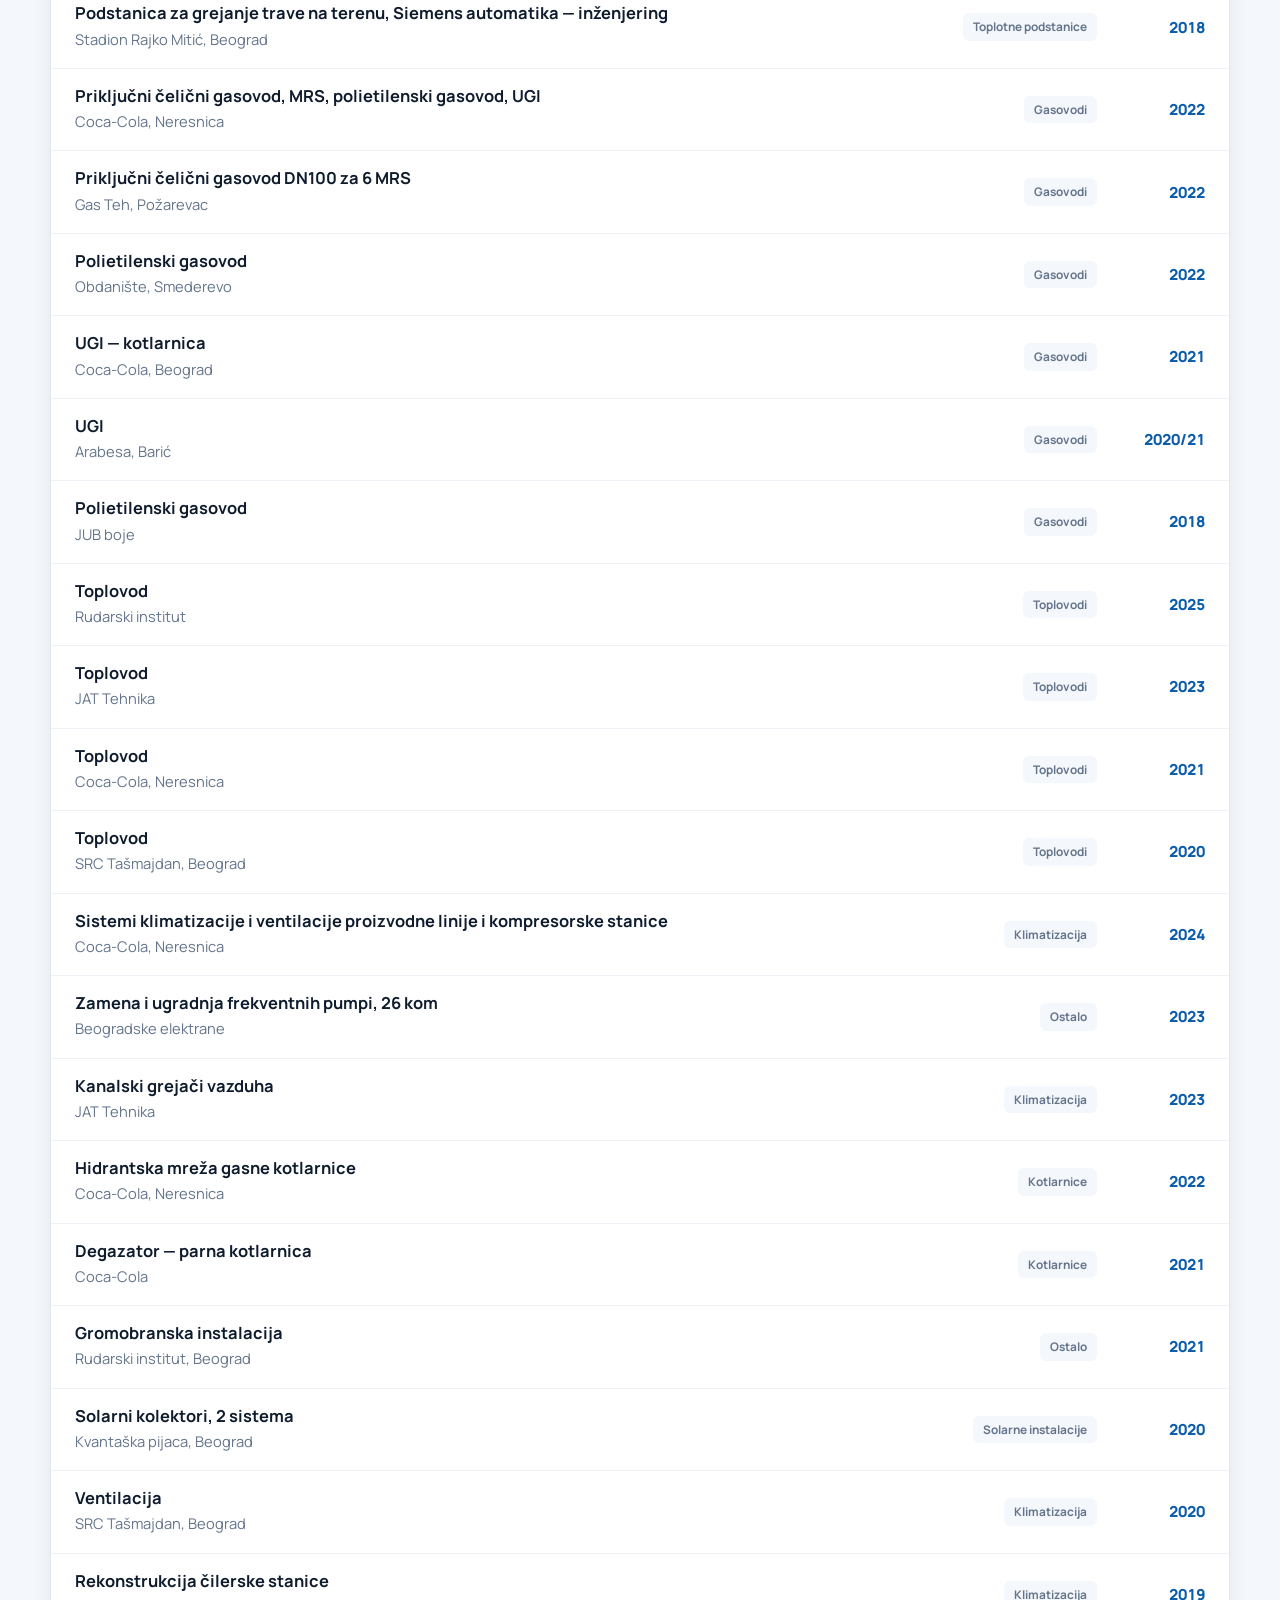
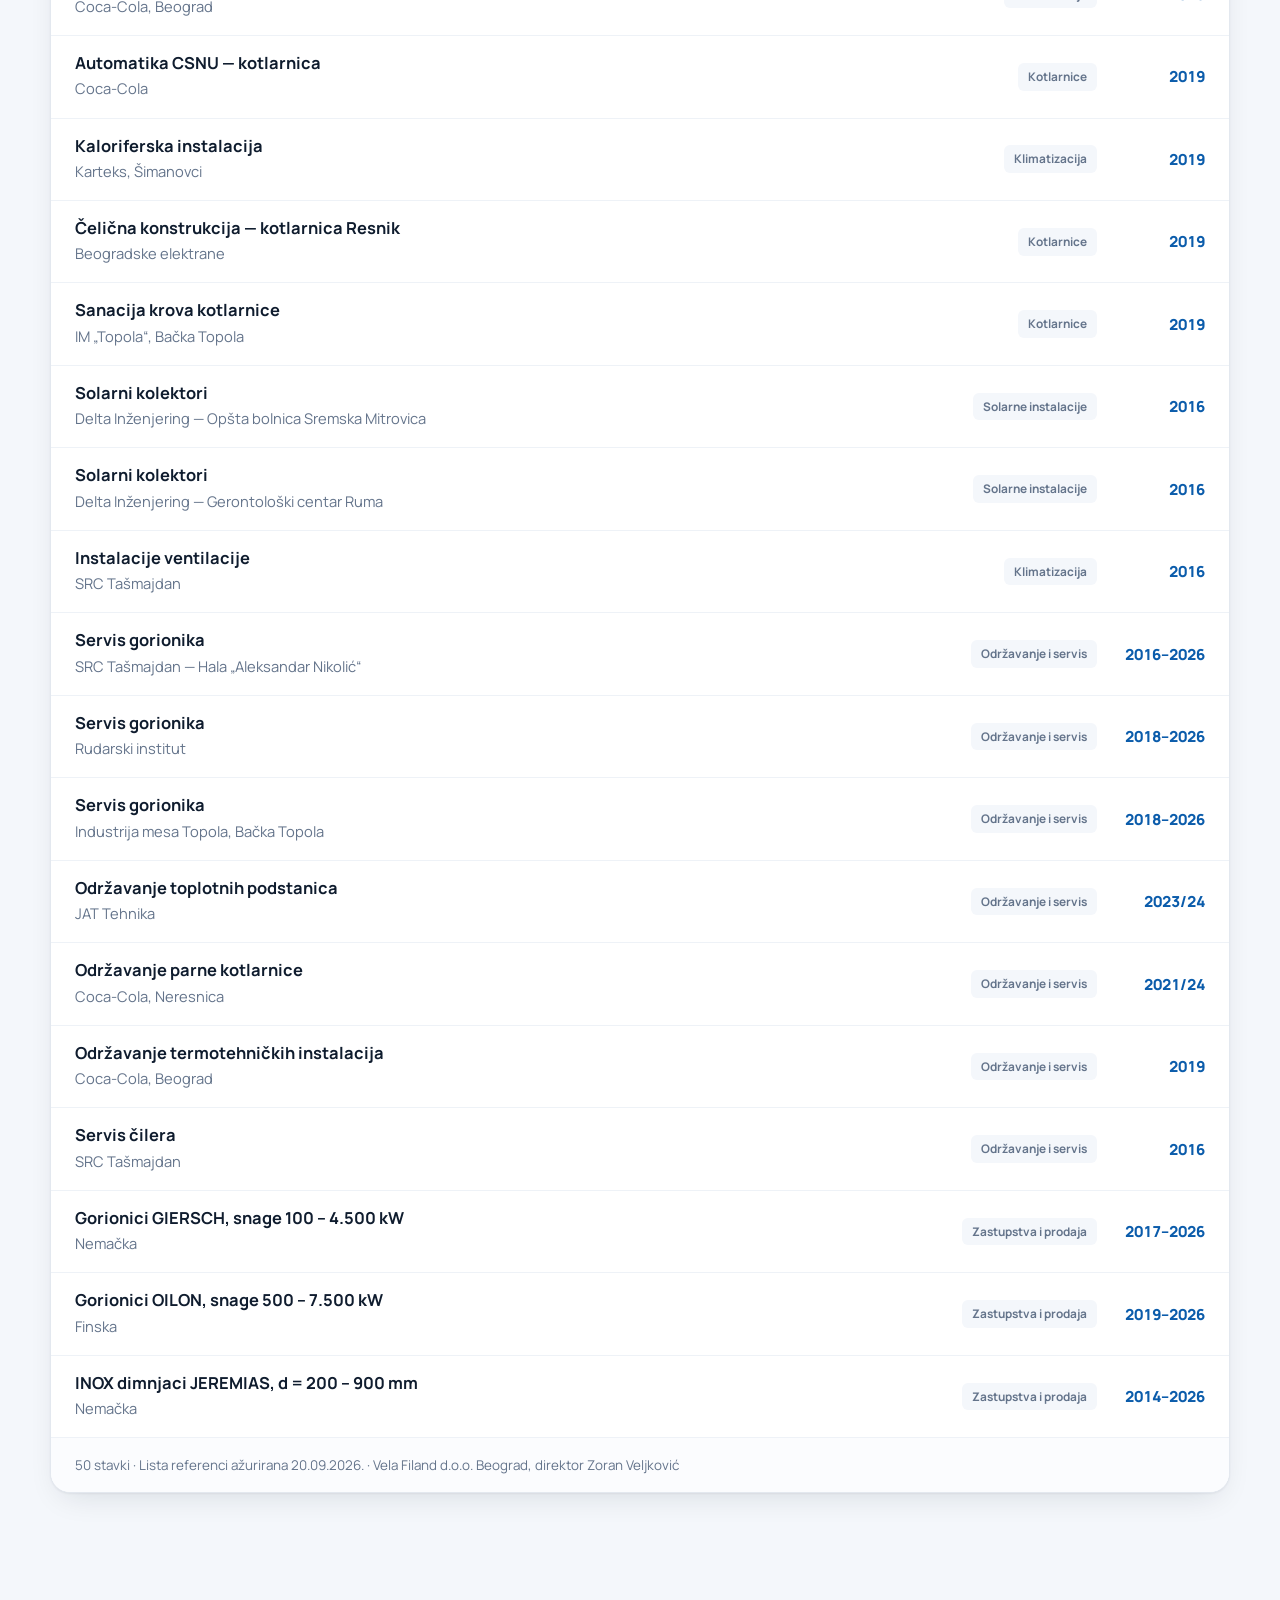
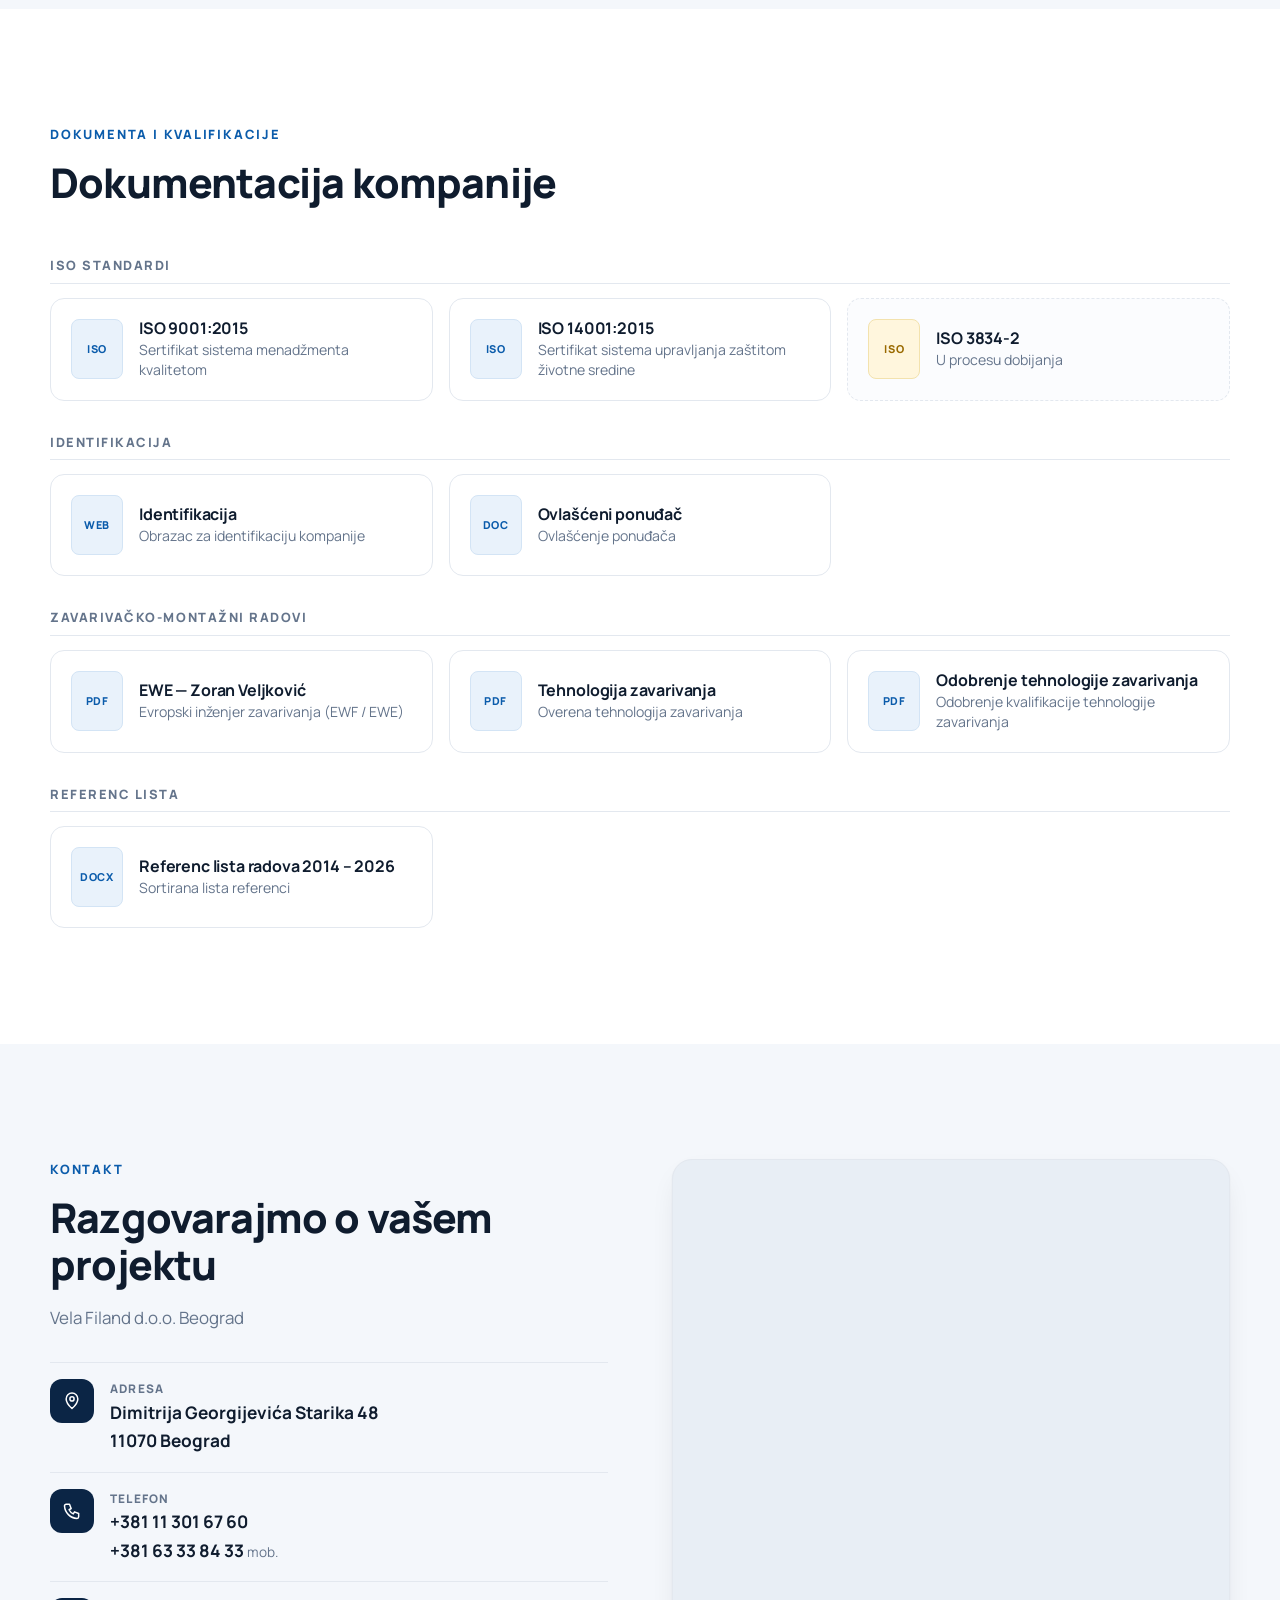
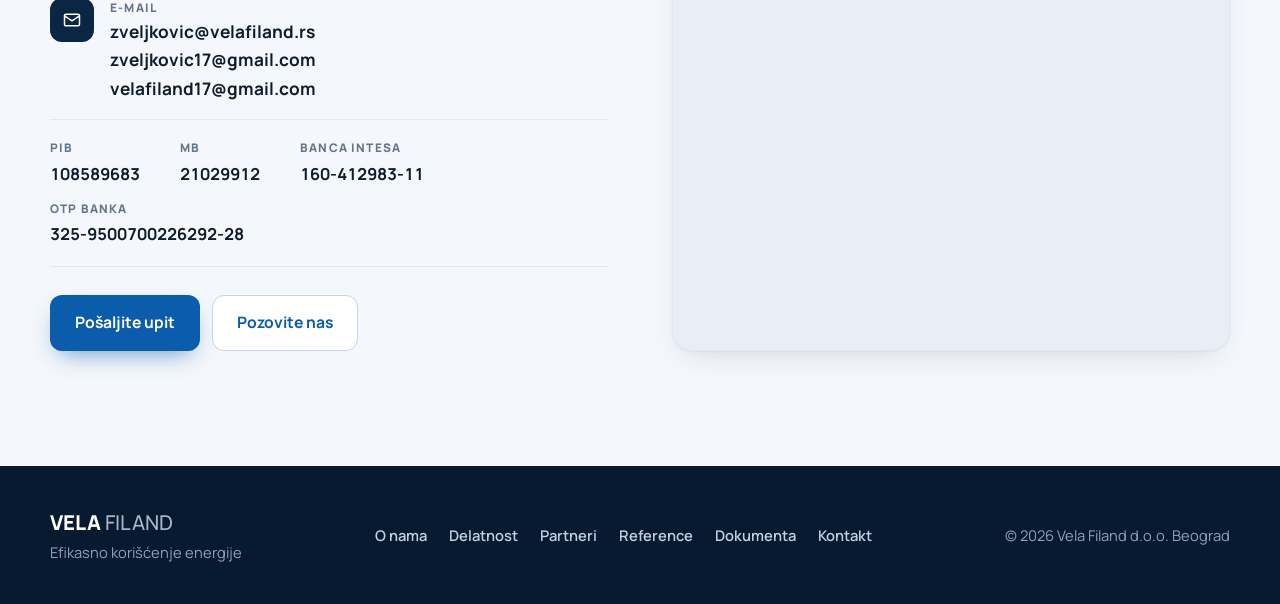
==== commit 5d8c2824: "Add company identification form page Co-Authored-By: Claude Fable 5.1 <noreply@anthropic.com>" ====
--- a/index.html
+++ b/index.html
@@ -214,7 +214,7 @@
     </div>
     <h3 class="doc-group reveal">Identifikacija</h3>
     <div class="docs">
-      <a class="doc reveal" href="https://www.velafiland.rs/wp-content/uploads/2026/10/1-IDENTIFIKACIJA-2025_.pdf" target="_blank" rel="noopener"><span class="ext">PDF</span><div><h3>Identifikacija</h3><p>Obrazac za identifikaciju kompanije</p></div></a>
+      <a class="doc reveal" href="identifikacija.html"><span class="ext">WEB</span><div><h3>Identifikacija</h3><p>Obrazac za identifikaciju kompanije</p></div></a>
       <a class="doc reveal" href="https://www.velafiland.rs/wp-content/uploads/2026/10/2-OVLASCENI-PONUDAC-2020-god.doc" target="_blank" rel="noopener"><span class="ext">DOC</span><div><h3>Ovlašćeni ponuđač</h3><p>Ovlašćenje ponuđača</p></div></a>
     </div>
     <h3 class="doc-group reveal">Zavarivačko-montažni radovi</h3>
--- a/assets/style.css
+++ b/assets/style.css
@@ -307,3 +307,32 @@
   .hero-actions .btn { flex: 1 1 auto; justify-content: center; }
   .footer-inner { flex-direction: column; align-items: flex-start; }
 }
+
+/* ---------- Obrazac za identifikaciju ---------- */
+.id-nav { display: flex; gap: 10px; }
+.id-nav .btn { padding: 10px 18px; font-size: .92rem; }
+.id-page main { padding-top: clamp(40px, 6vw, 72px); }
+.id-wrap { max-width: 880px; }
+.id-title { font-size: clamp(1.8rem, 4vw, 2.6rem); font-weight: 800; margin-bottom: 32px; }
+.id-sheet { background: #fff; border: 1px solid var(--line); border-radius: 20px; box-shadow: var(--shadow); overflow: hidden; }
+.id-table { margin: 0; }
+.id-table > div { display: grid; grid-template-columns: minmax(0, 5fr) minmax(0, 6fr); gap: 20px; padding: 16px 28px; border-bottom: 1px solid #eef2f7; }
+.id-table dt { display: flex; gap: 14px; font-size: .8rem; font-weight: 800; letter-spacing: .06em; text-transform: uppercase; color: var(--muted); line-height: 1.5; padding-top: 3px; }
+.id-table dt span { flex: none; width: 22px; color: var(--cyan); font-variant-numeric: tabular-nums; }
+.id-table dd { margin: 0; font-weight: 700; color: var(--ink); font-variant-numeric: tabular-nums; overflow-wrap: anywhere; }
+.id-table dd a { color: inherit; }
+.id-table dd a:hover { color: var(--blue); }
+.id-sign { display: flex; justify-content: space-between; align-items: flex-end; gap: 24px; flex-wrap: wrap; padding: 28px; background: #fbfcfe; font-size: .95rem; }
+.id-sign p:last-child { text-align: right; }
+.id-sign strong { color: var(--ink); }
+@media (max-width: 640px) {
+  .id-table > div { grid-template-columns: 1fr; gap: 4px; padding: 14px 18px; }
+  .id-nav .btn-outline span { display: none; }
+  .id-nav .btn { padding: 9px 12px; }
+}
+@media print {
+  .site-header, .footer, .kicker { display: none; }
+  .id-page main { padding: 0; background: #fff; }
+  .id-sheet { box-shadow: none; border-radius: 0; }
+  .id-table > div { padding: 9px 12px; }
+}
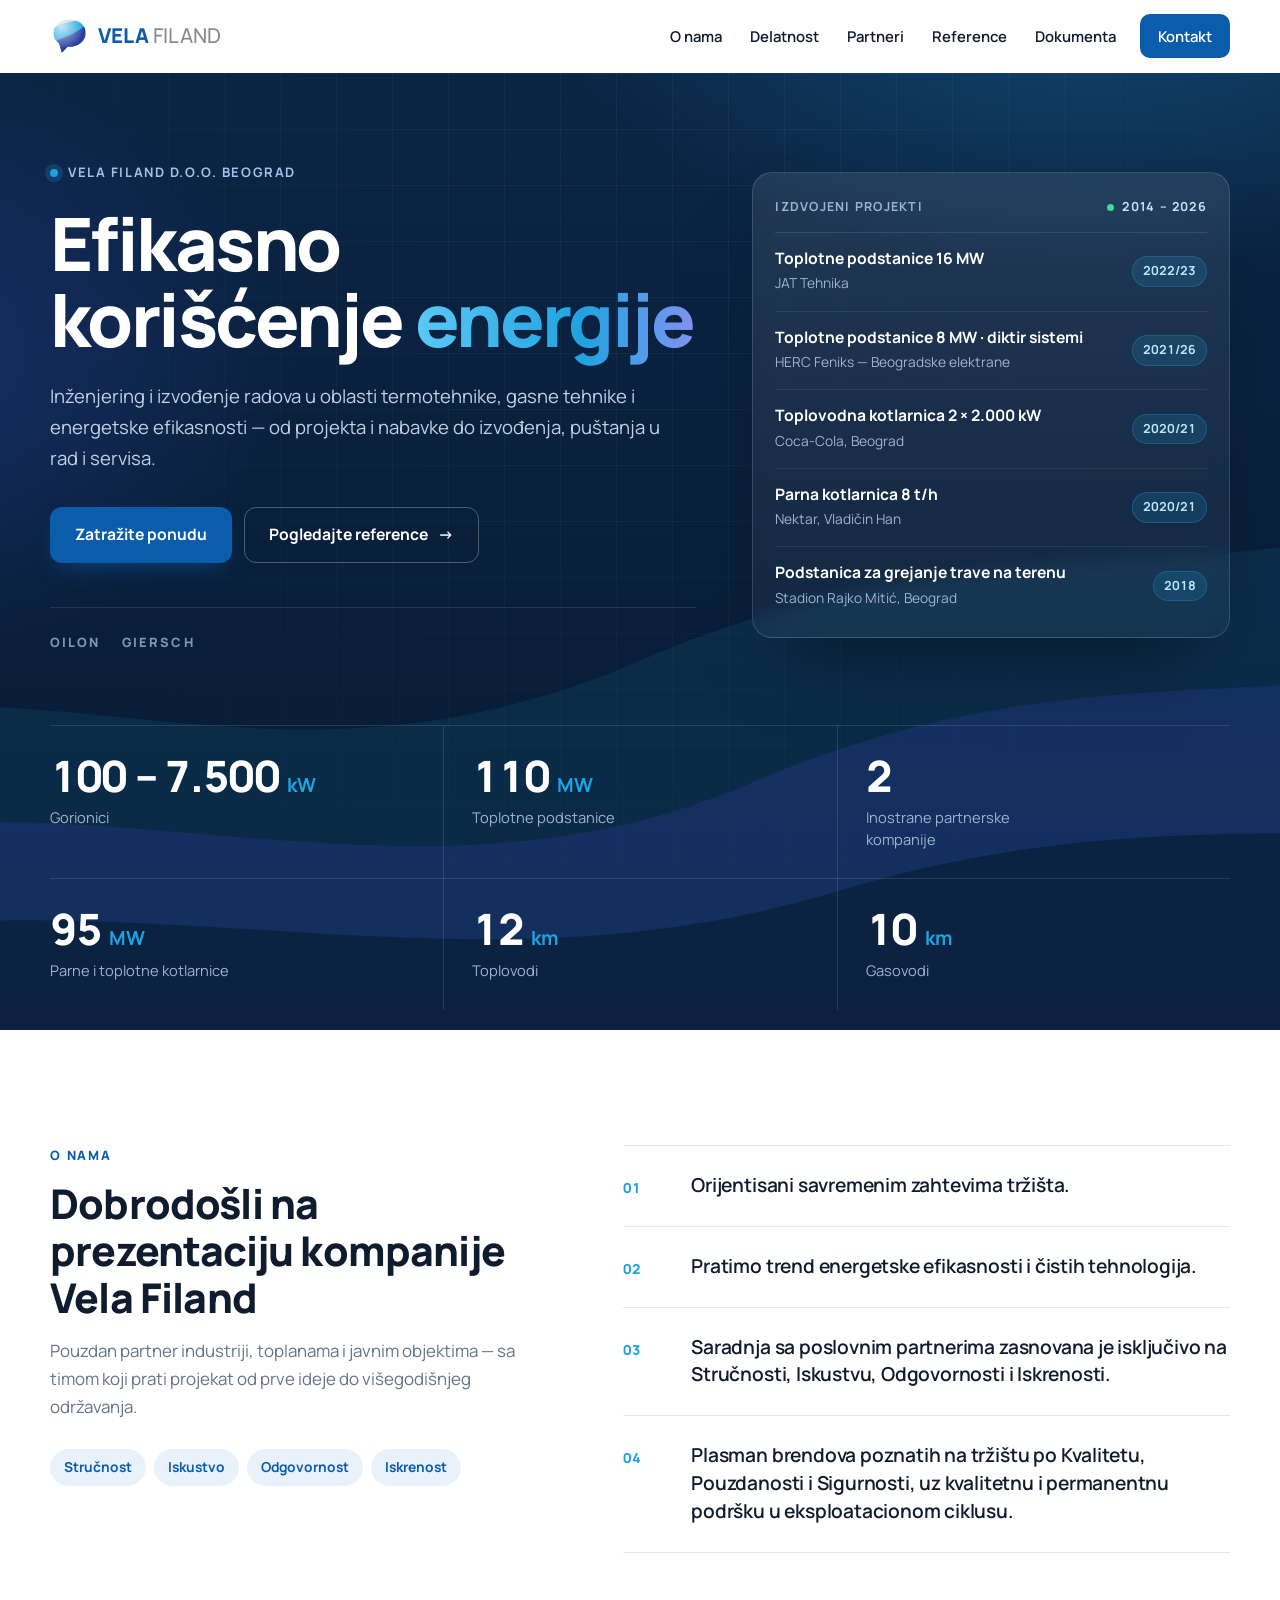
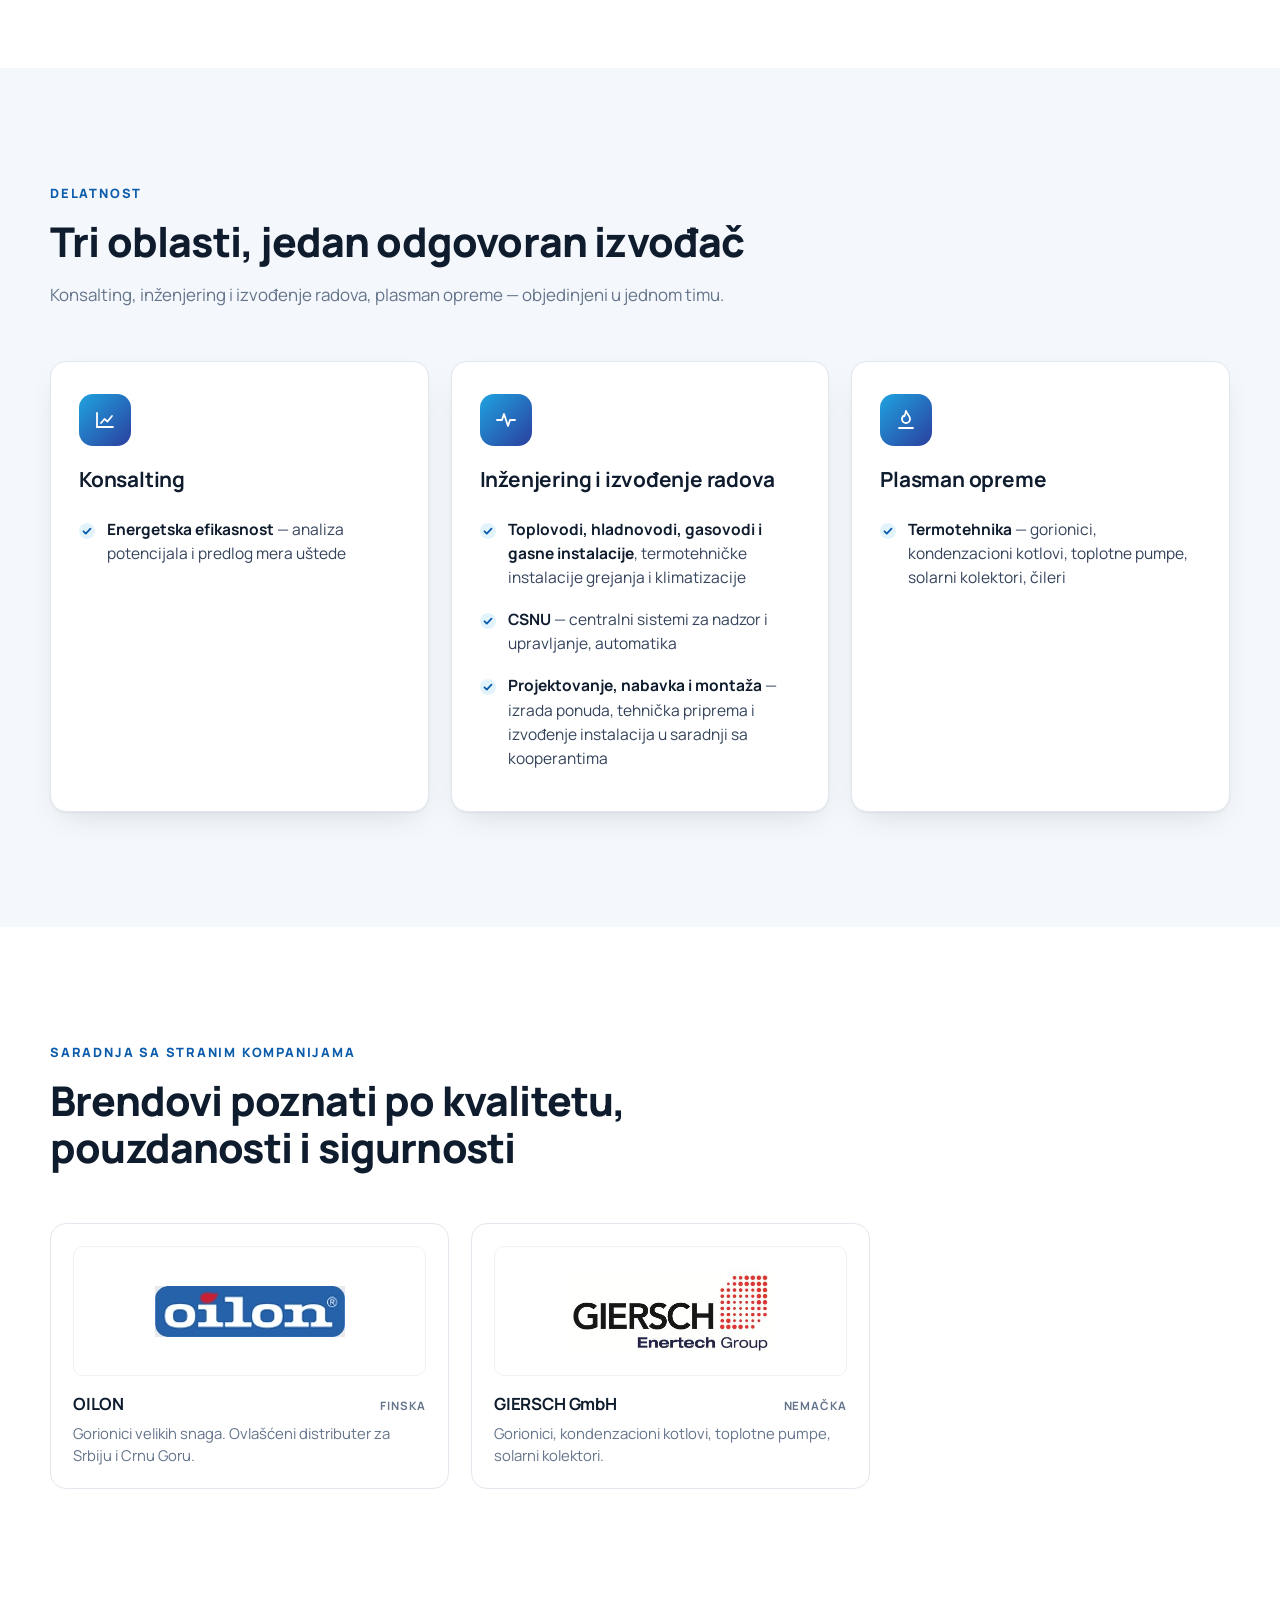
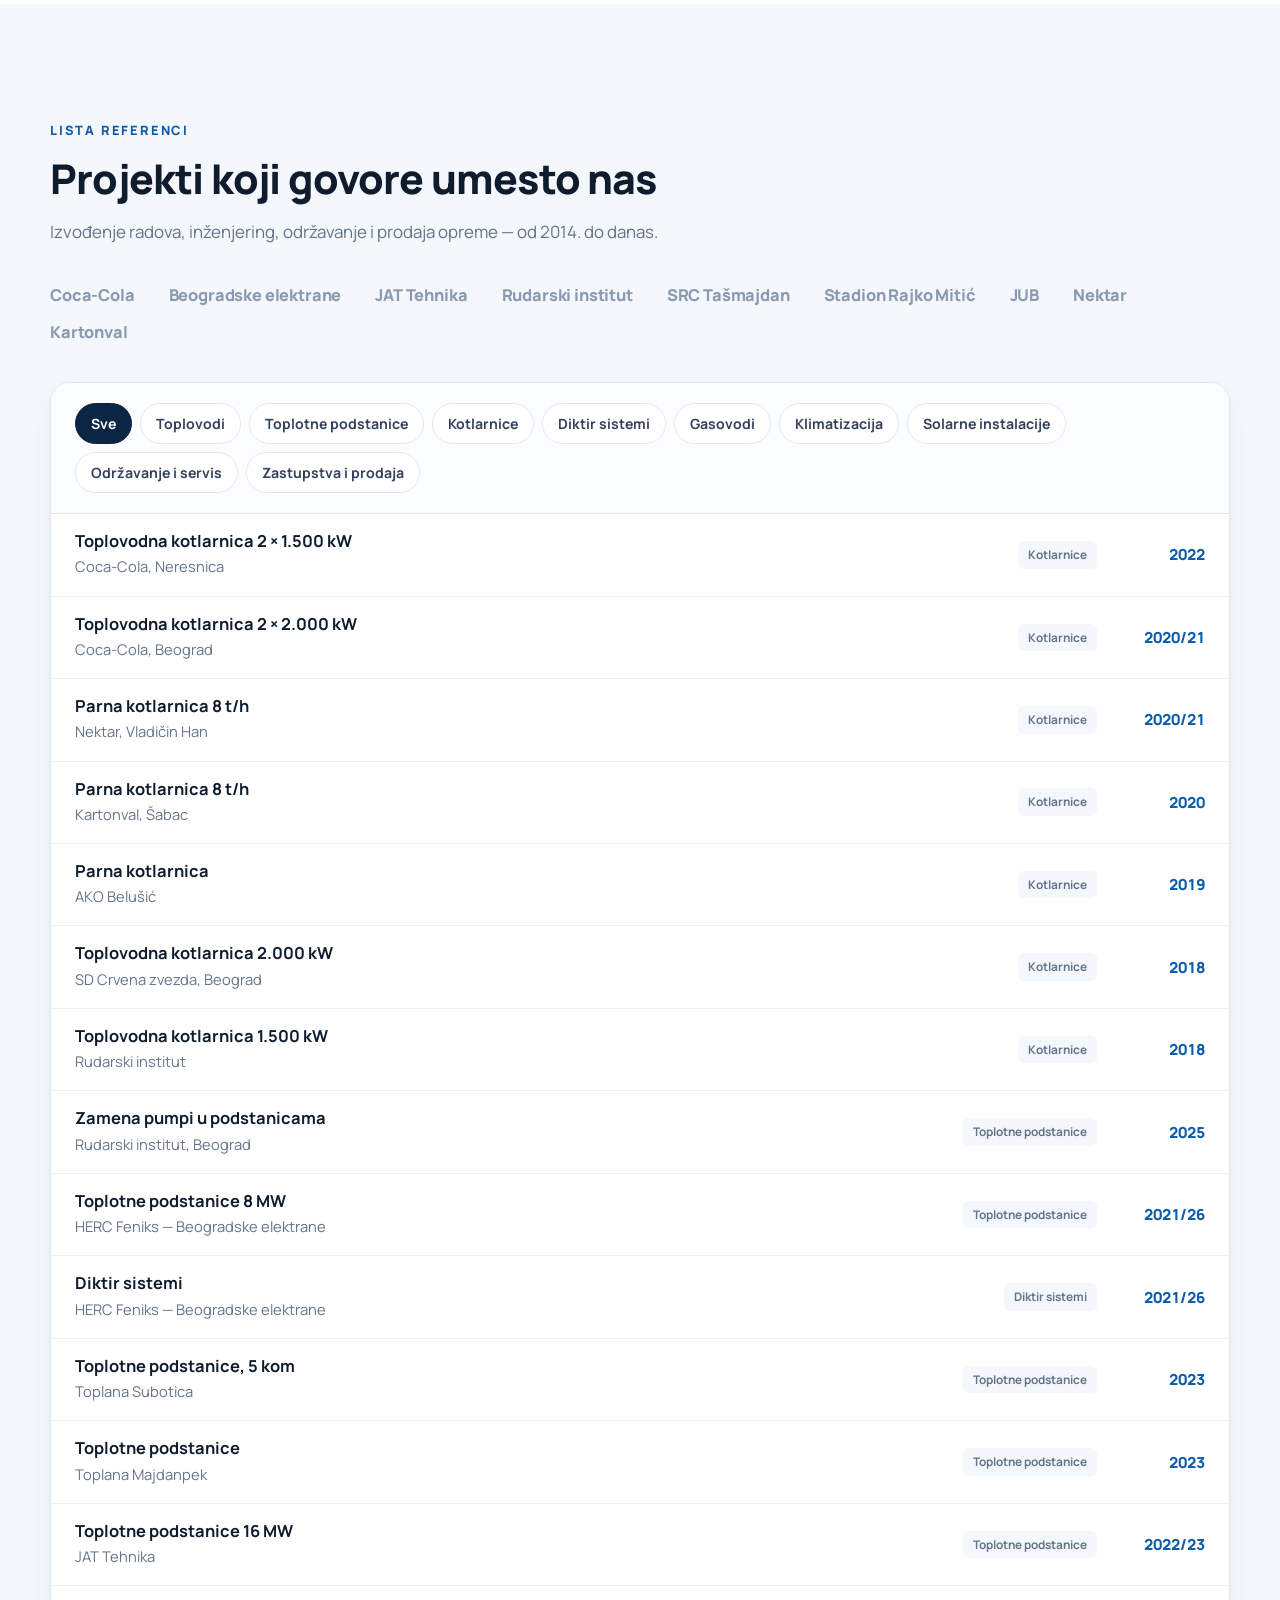
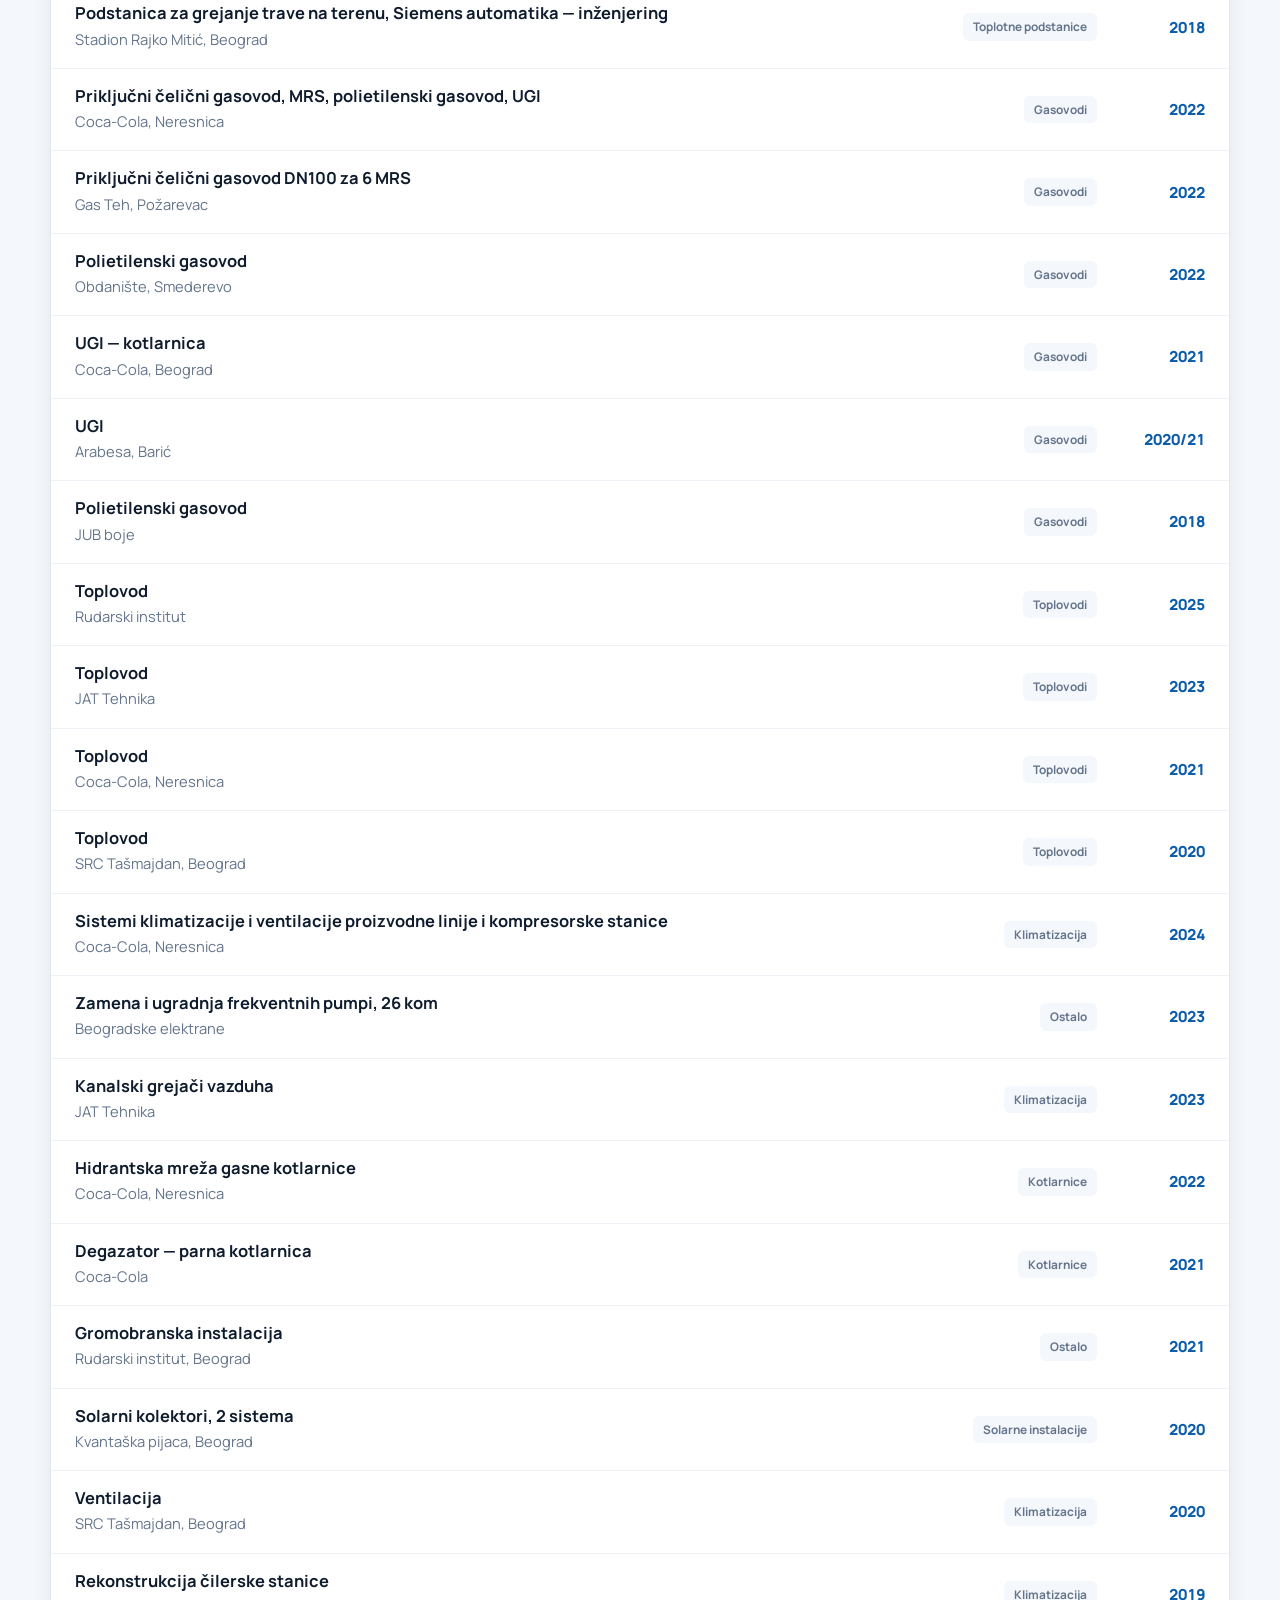
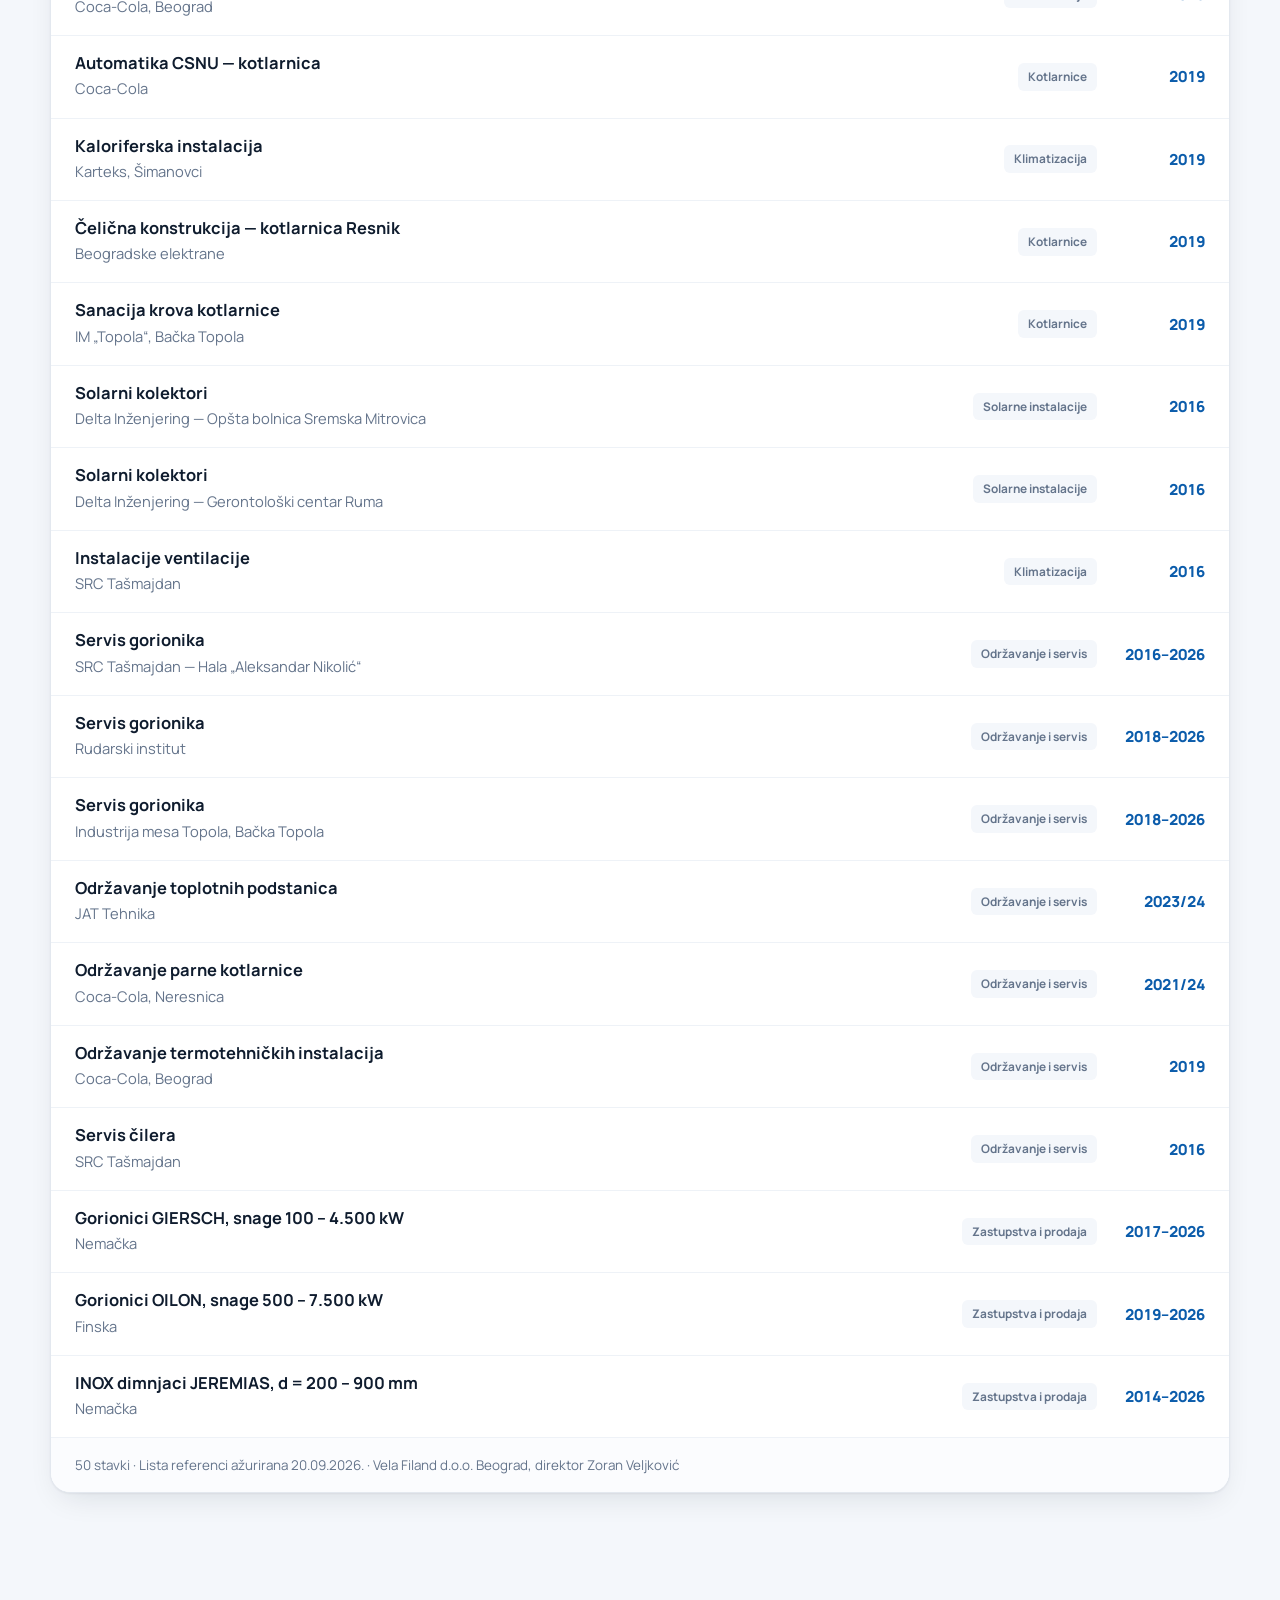
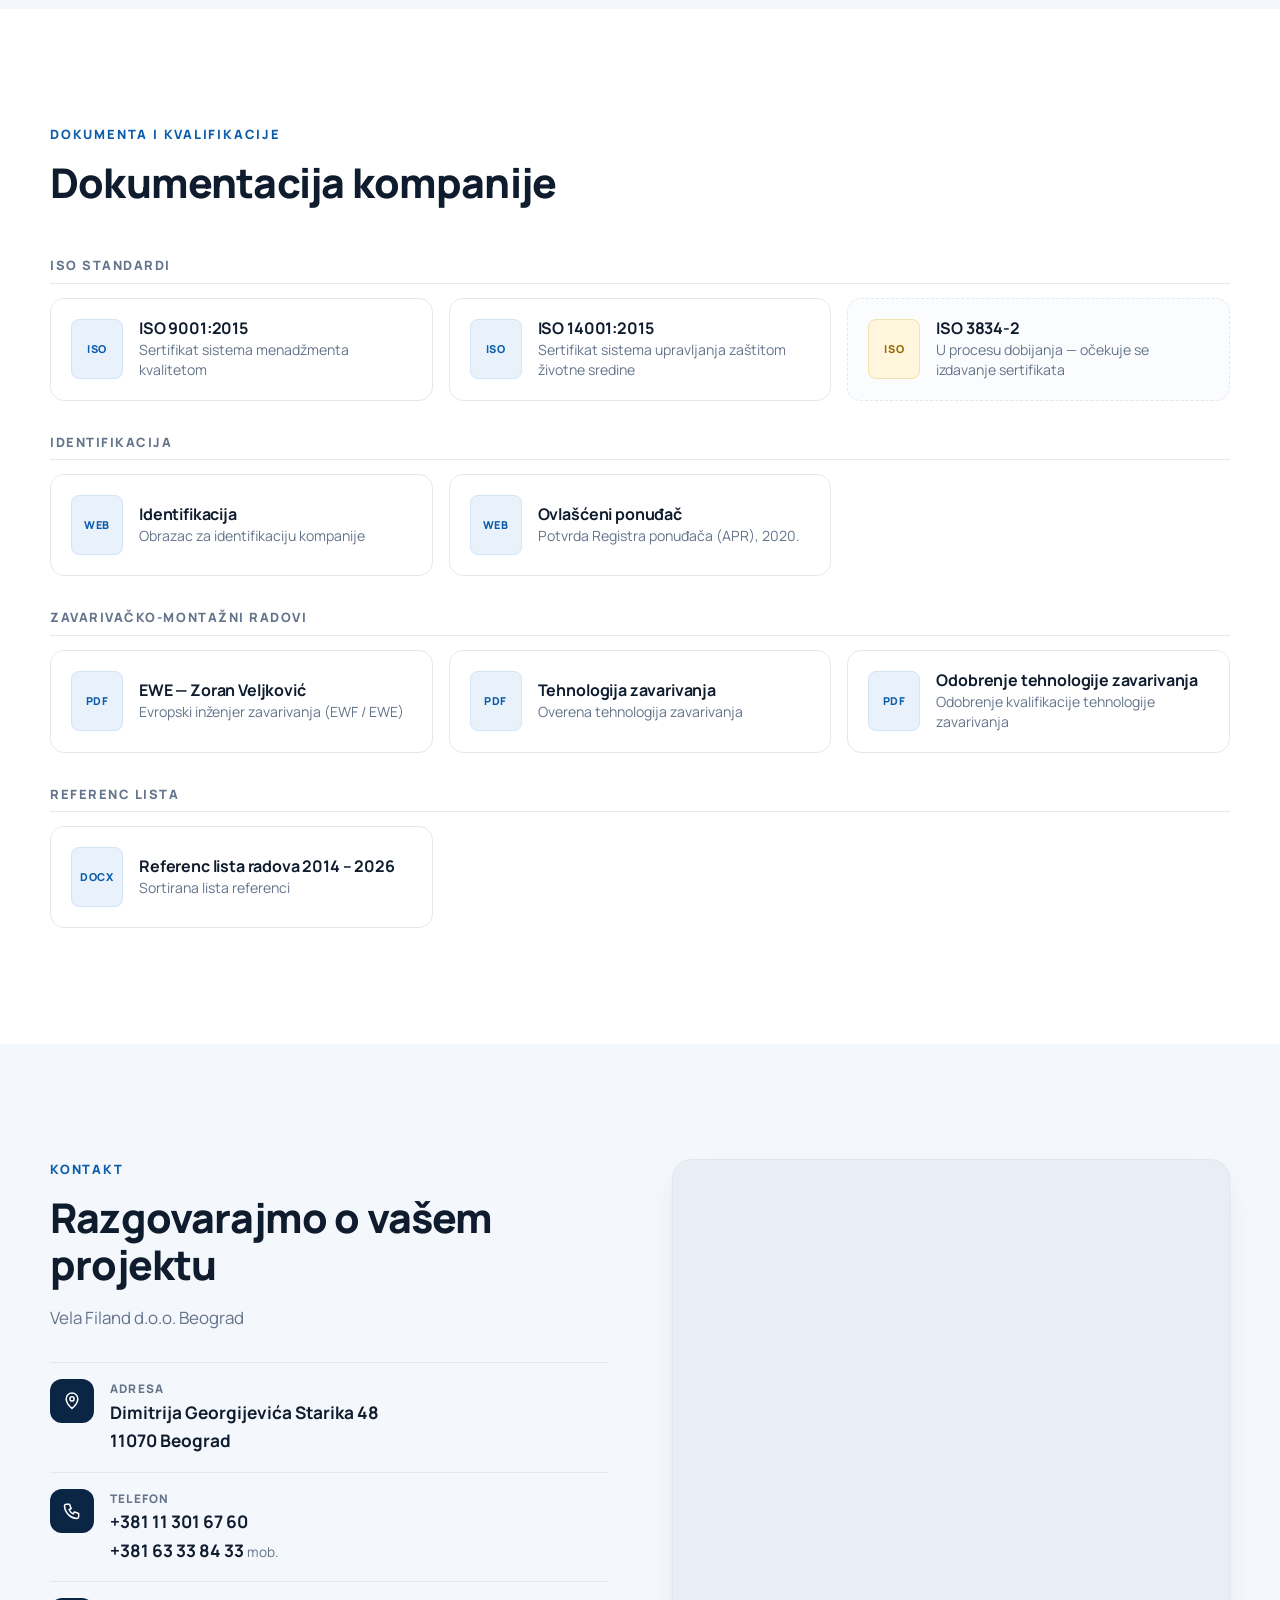
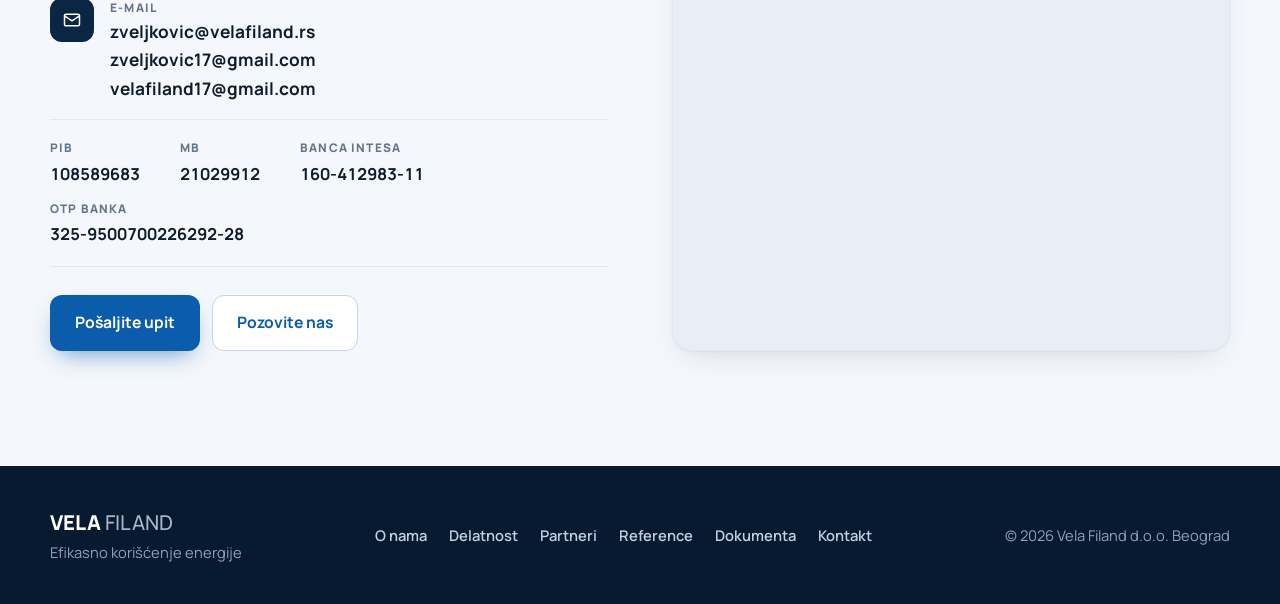
==== commit 6a65cfb3: "Add registered bidder certificate page Co-Authored-By: Claude Fable 5.1 <noreply@anthropic.com>" ====
--- a/index.html
+++ b/index.html
@@ -13,7 +13,7 @@
 <link rel="preconnect" href="https://fonts.googleapis.com">
 <link rel="preconnect" href="https://fonts.gstatic.com" crossorigin>
 <link href="https://fonts.googleapis.com/css2?family=Manrope:wght@400;500;600;700;800&display=swap" rel="stylesheet">
-<link rel="stylesheet" href="assets/style.css">
+<link rel="stylesheet" href="assets/style.css?v=4">
 </head>
 <body>
 <a class="skip" href="#sadrzaj">Preskoči na sadržaj</a>
@@ -210,12 +210,12 @@
     <div class="docs">
       <div class="doc reveal"><span class="ext">ISO</span><div><h3>ISO 9001:2015</h3><p>Sertifikat sistema menadžmenta kvalitetom</p></div></div>
       <div class="doc reveal"><span class="ext">ISO</span><div><h3>ISO 14001:2015</h3><p>Sertifikat sistema upravljanja zaštitom životne sredine</p></div></div>
-      <div class="doc reveal doc-pending"><span class="ext">ISO</span><div><h3>ISO 3834-2</h3><p>U procesu dobijanja</p></div></div>
+      <div class="doc reveal doc-pending"><span class="ext">ISO</span><div><h3>ISO 3834-2</h3><p>U procesu dobijanja — očekuje se izdavanje sertifikata</p></div></div>
     </div>
     <h3 class="doc-group reveal">Identifikacija</h3>
     <div class="docs">
       <a class="doc reveal" href="identifikacija.html"><span class="ext">WEB</span><div><h3>Identifikacija</h3><p>Obrazac za identifikaciju kompanije</p></div></a>
-      <a class="doc reveal" href="https://www.velafiland.rs/wp-content/uploads/2026/10/2-OVLASCENI-PONUDAC-2020-god.doc" target="_blank" rel="noopener"><span class="ext">DOC</span><div><h3>Ovlašćeni ponuđač</h3><p>Ovlašćenje ponuđača</p></div></a>
+      <a class="doc reveal" href="ovlasceni-ponudjac.html"><span class="ext">WEB</span><div><h3>Ovlašćeni ponuđač</h3><p>Potvrda Registra ponuđača (APR), 2020.</p></div></a>
     </div>
     <h3 class="doc-group reveal">Zavarivačko-montažni radovi</h3>
     <div class="docs">
@@ -286,6 +286,6 @@
   </div>
 </footer>
 
-<script src="assets/app.js"></script>
+<script src="assets/app.js?v=4"></script>
 </body>
 </html>
--- a/assets/style.css
+++ b/assets/style.css
@@ -336,3 +336,14 @@
   .id-sheet { box-shadow: none; border-radius: 0; }
   .id-table > div { padding: 9px 12px; }
 }
+
+/* ---------- Potvrda (ovlašćeni ponuđač) ---------- */
+.cert { padding: clamp(24px, 5vw, 48px); color: var(--text); }
+.cert p { margin-bottom: 18px; line-height: 1.75; }
+.cert-head { margin-bottom: 28px; padding-bottom: 20px; border-bottom: 1px solid var(--line); color: var(--ink); }
+.cert-head p { margin: 0; }
+.cert-title { text-align: center; font-size: 1.5rem; letter-spacing: .1em; margin: 34px 0 20px; }
+.cert-center { text-align: center; }
+.cert-subject { text-align: center; padding: 22px; margin: 6px 0 28px !important; border-radius: 14px; background: var(--tint); border: 1px solid var(--line); }
+.cert-subject strong { display: block; font-size: 1.25rem; color: var(--ink); }
+.cert-subject span { font-size: .95rem; color: var(--muted); }
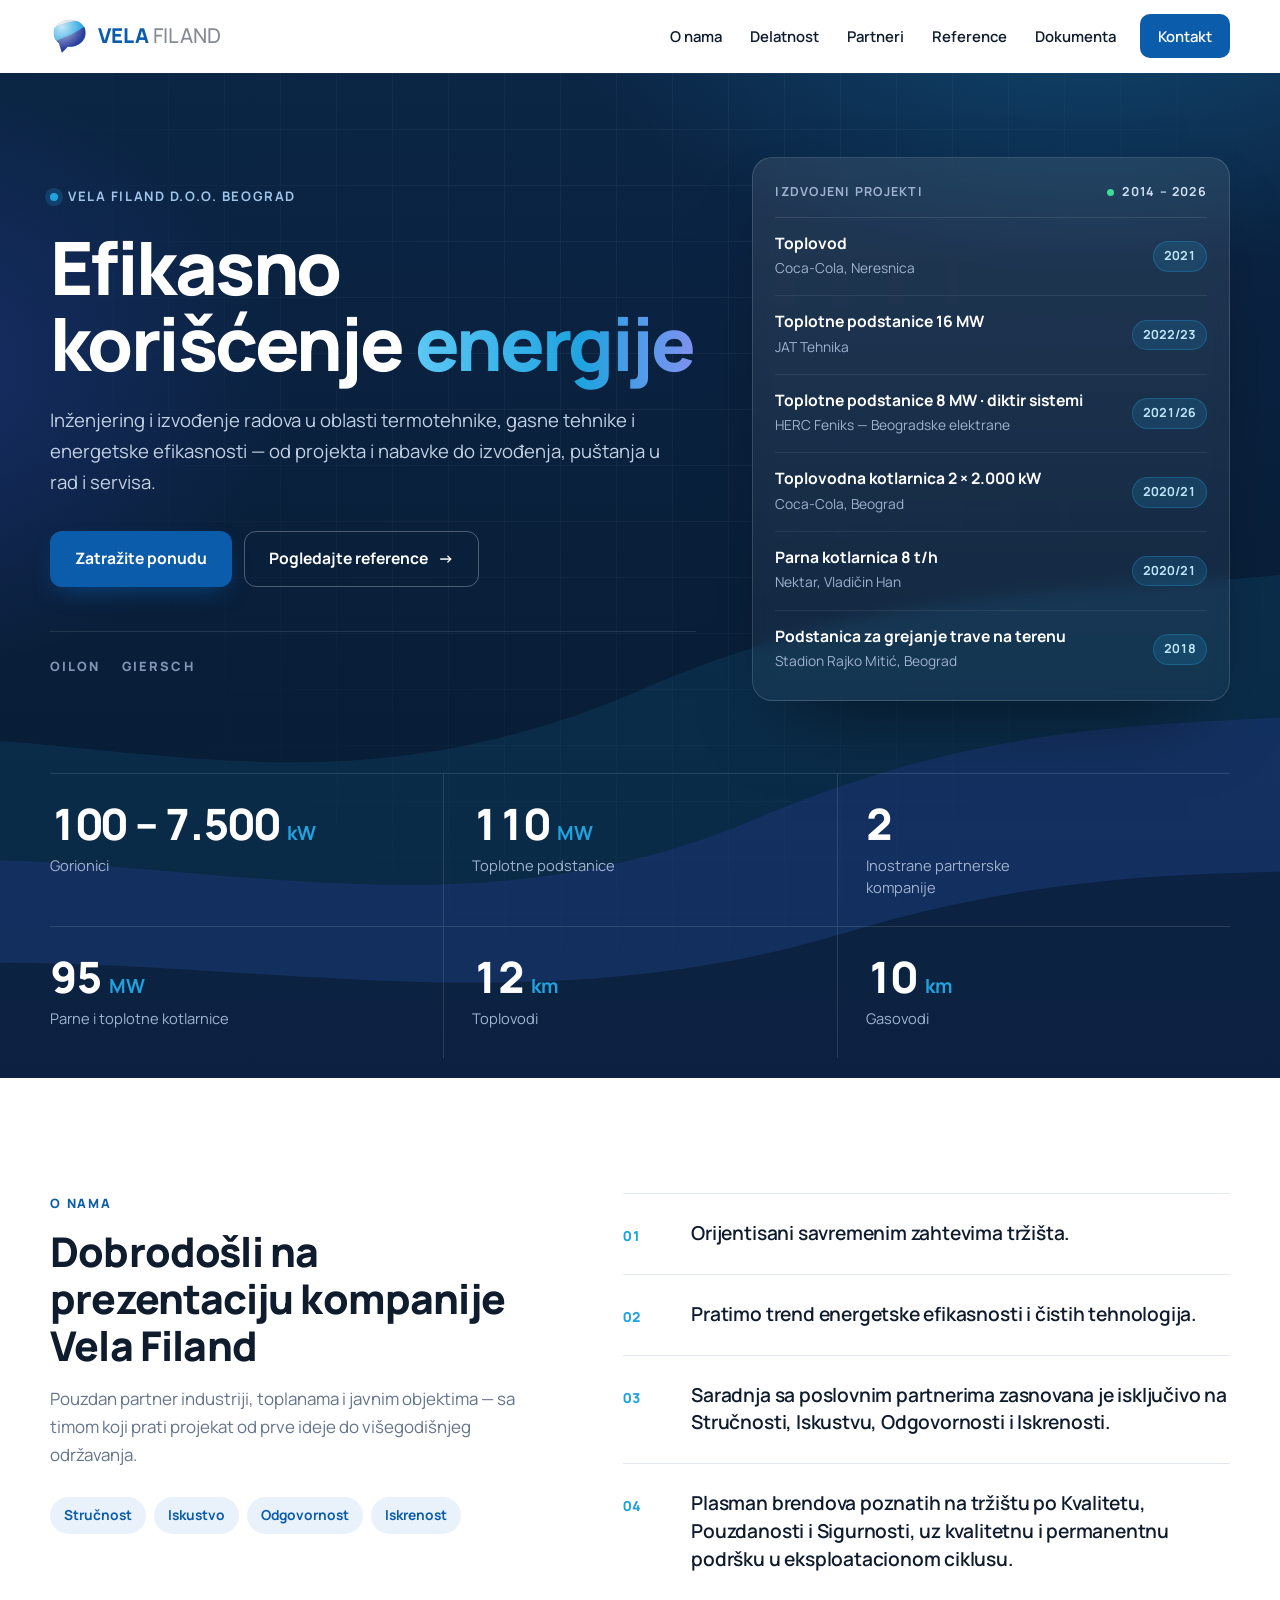
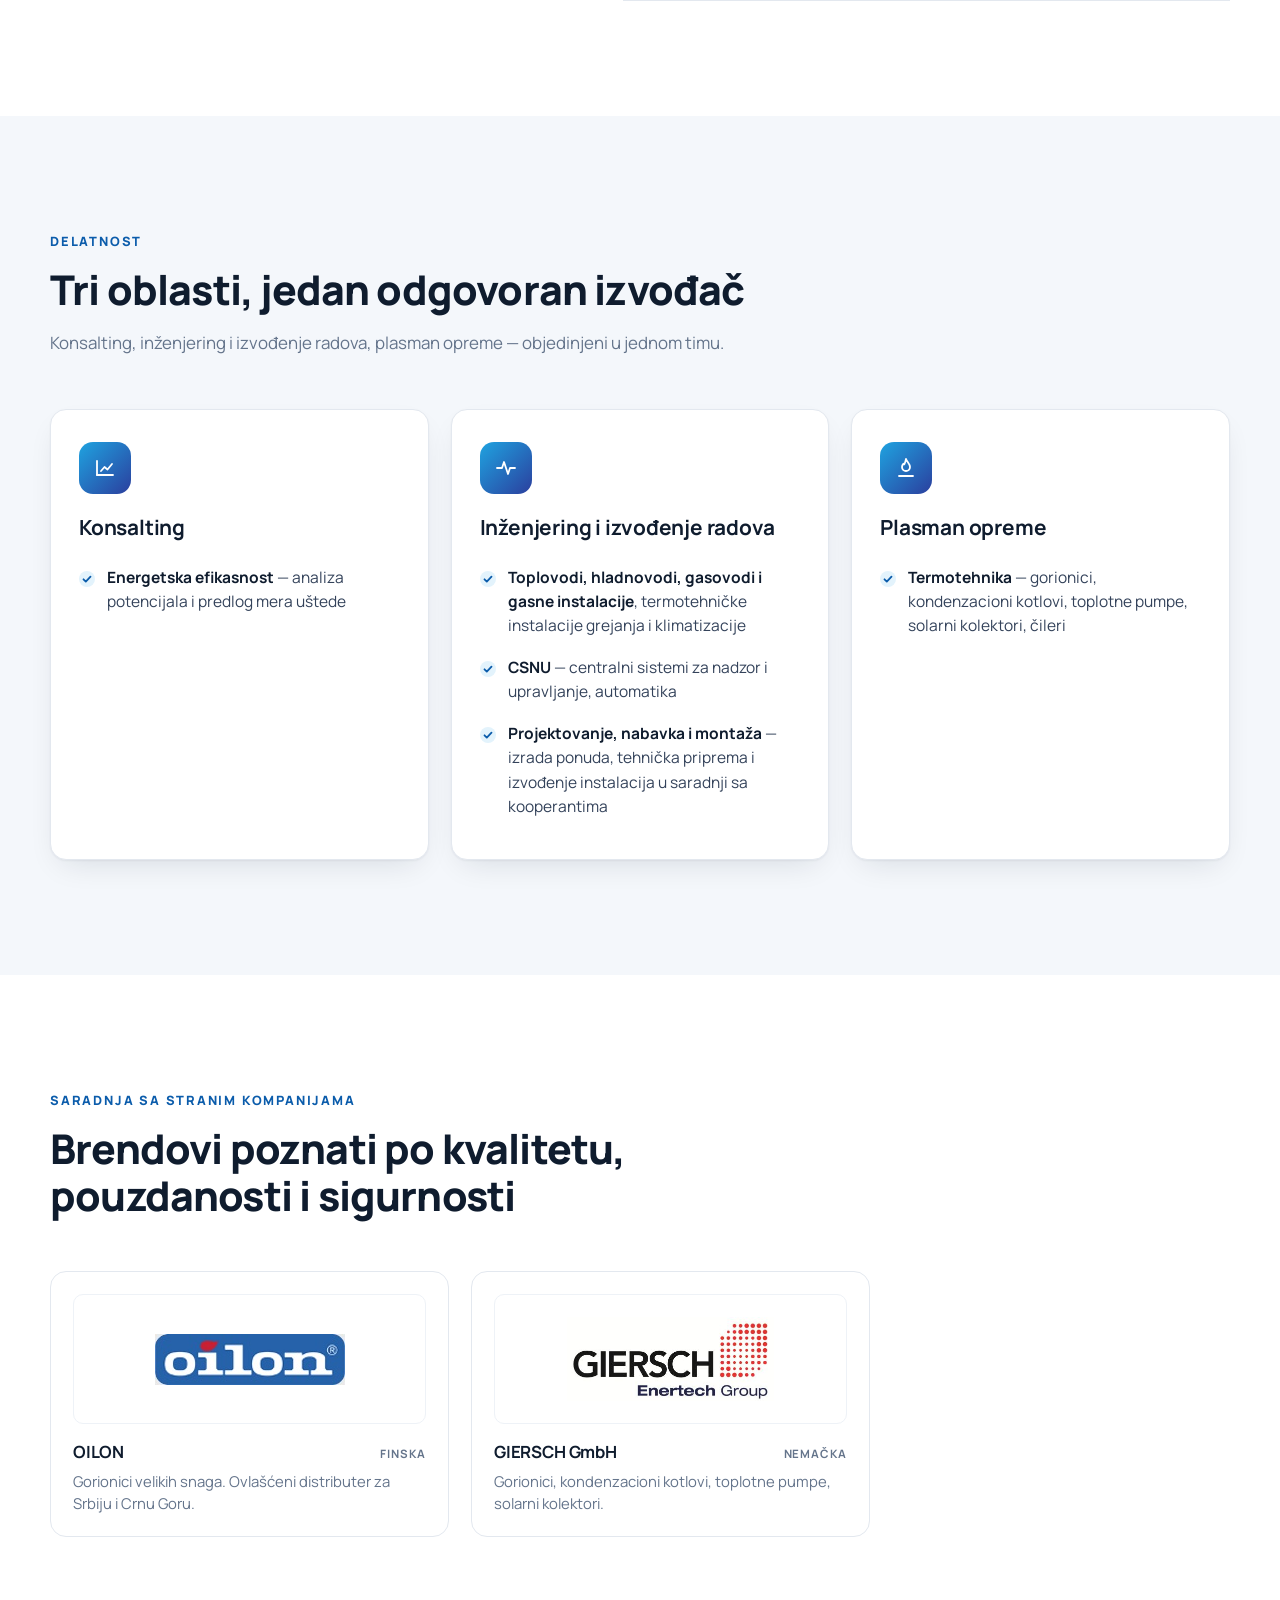
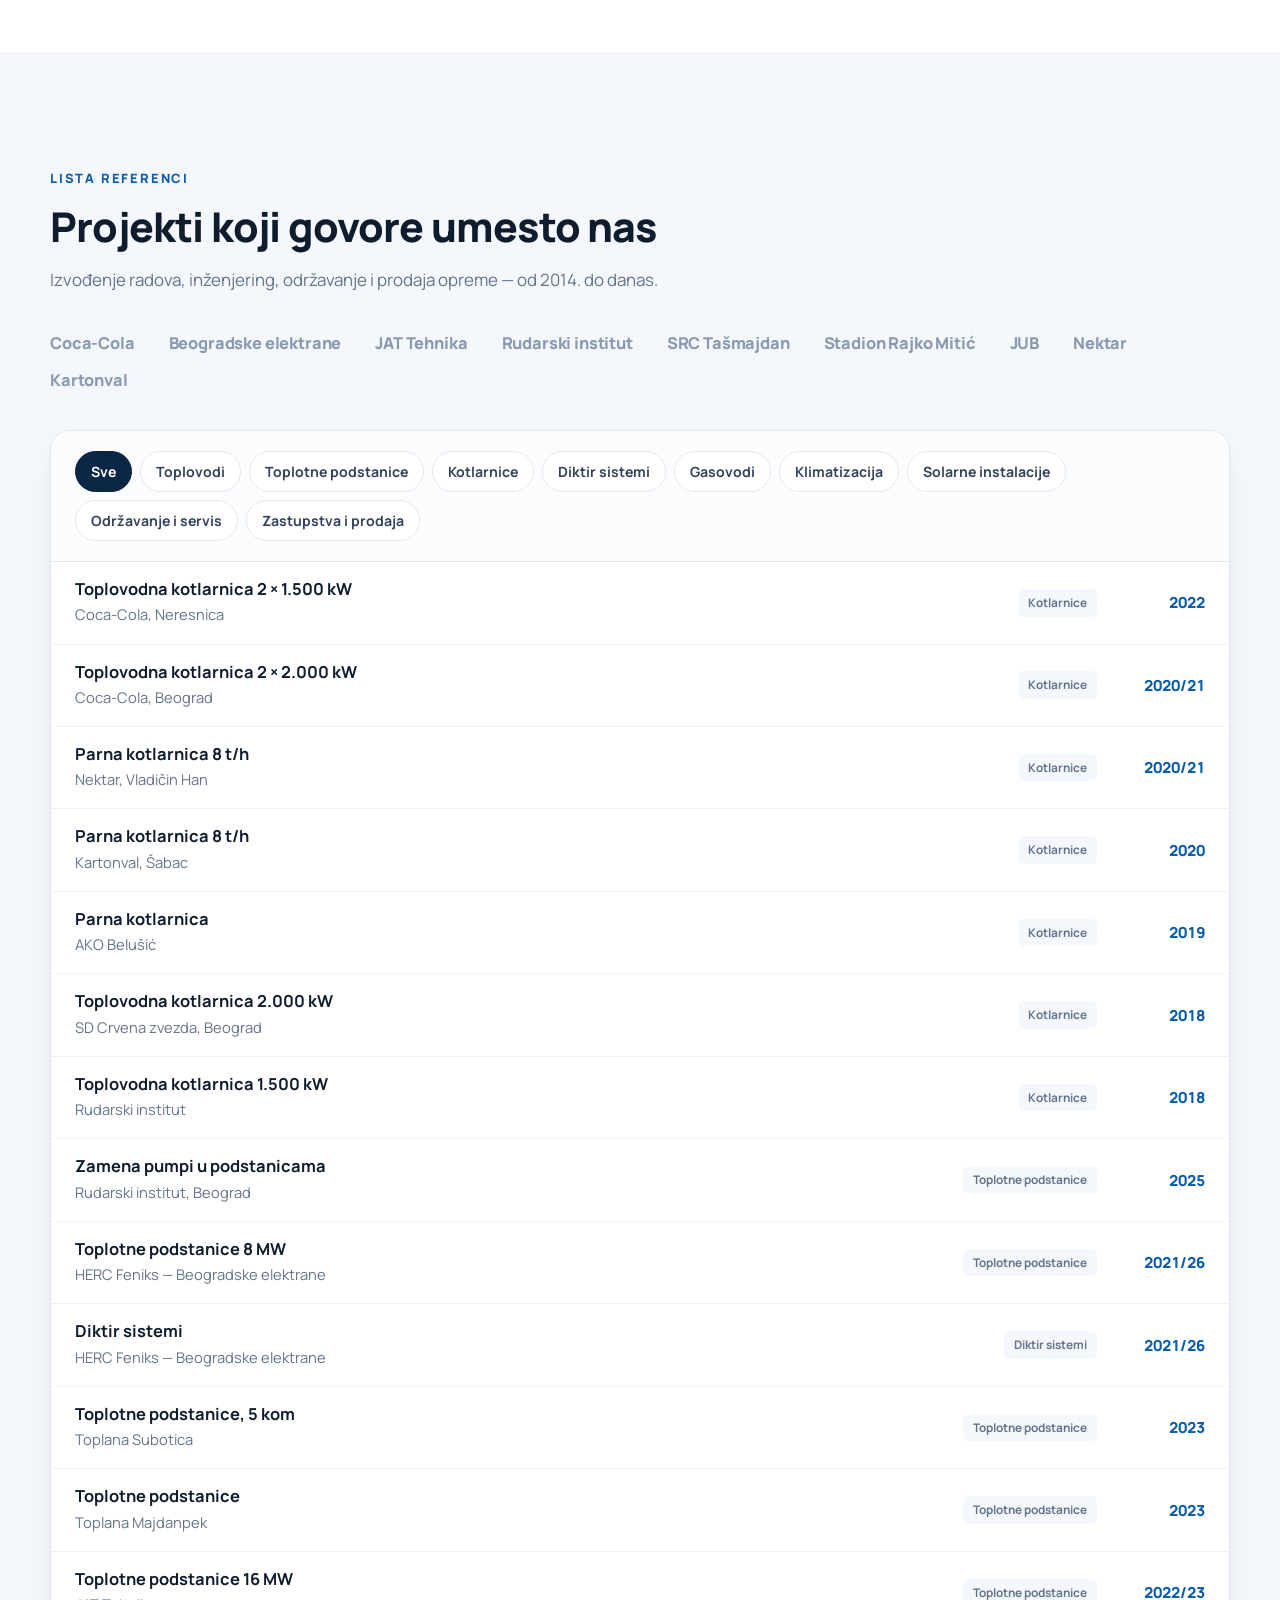
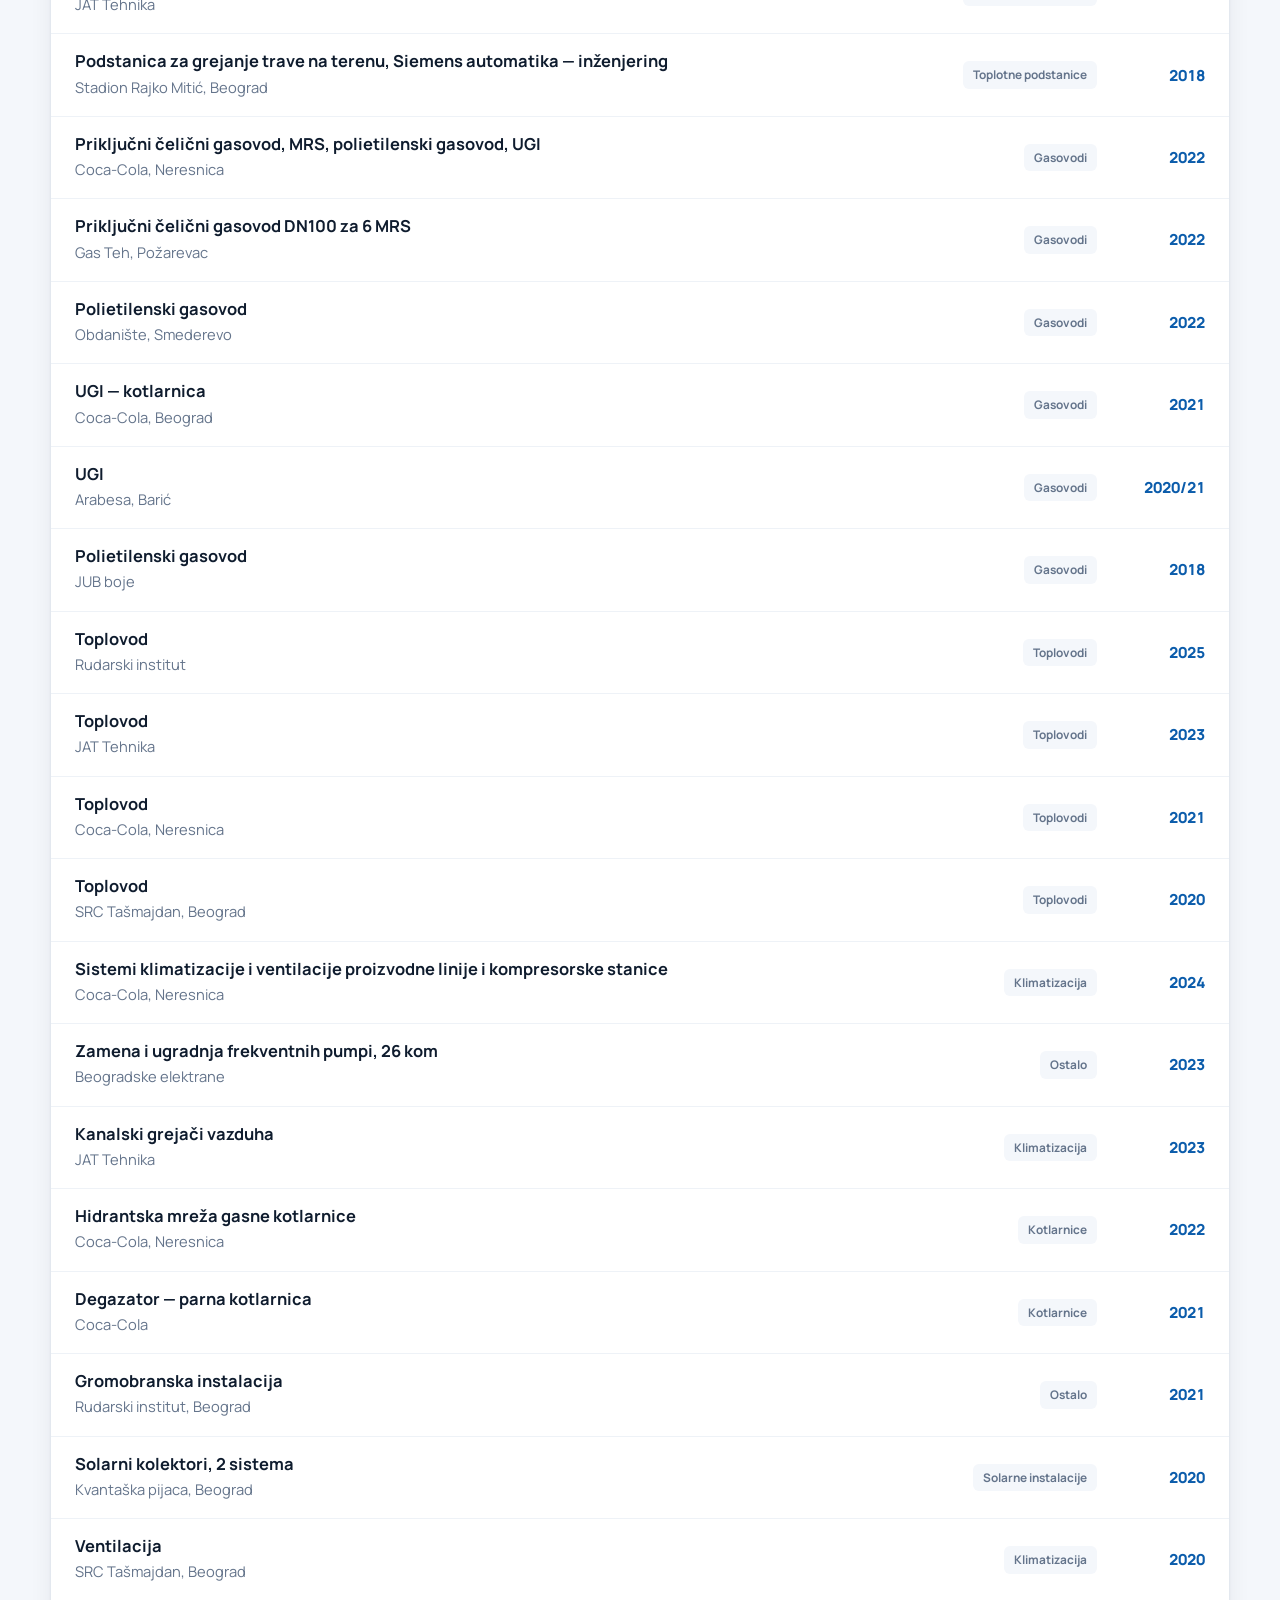
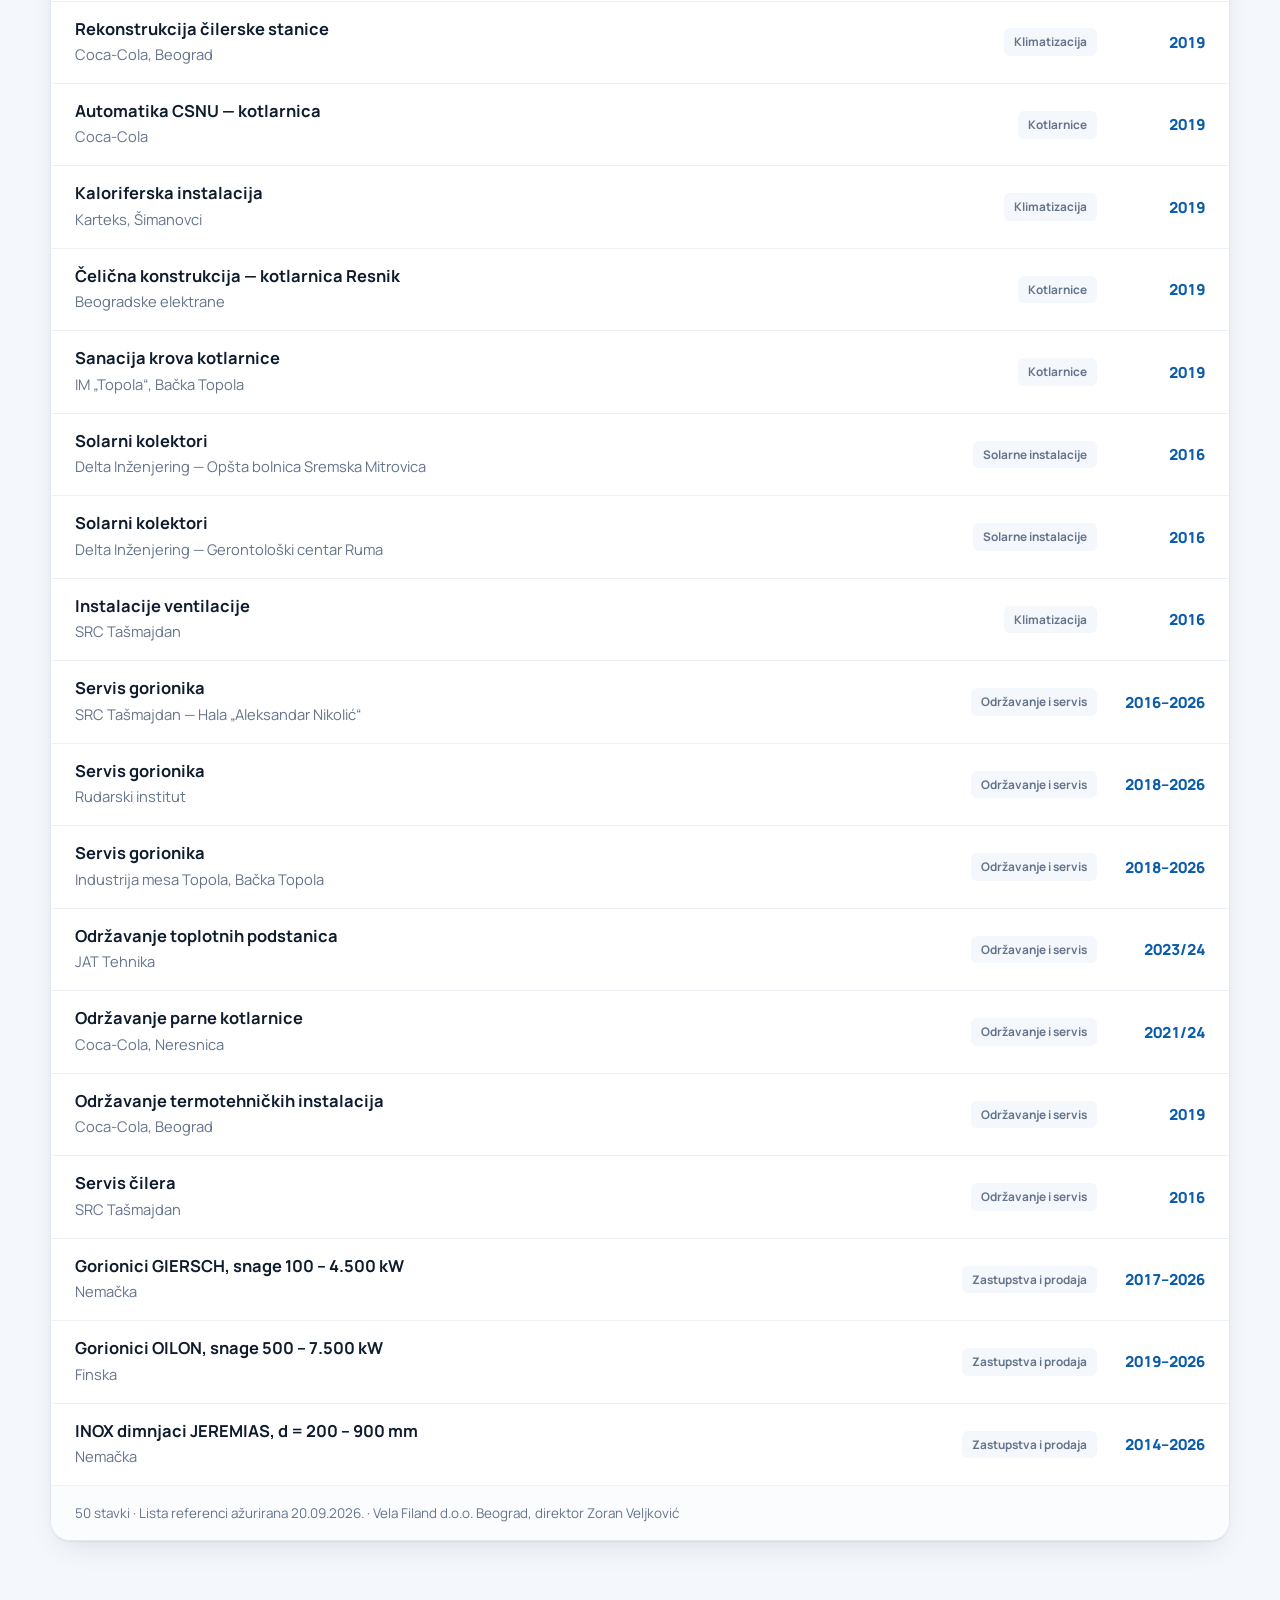
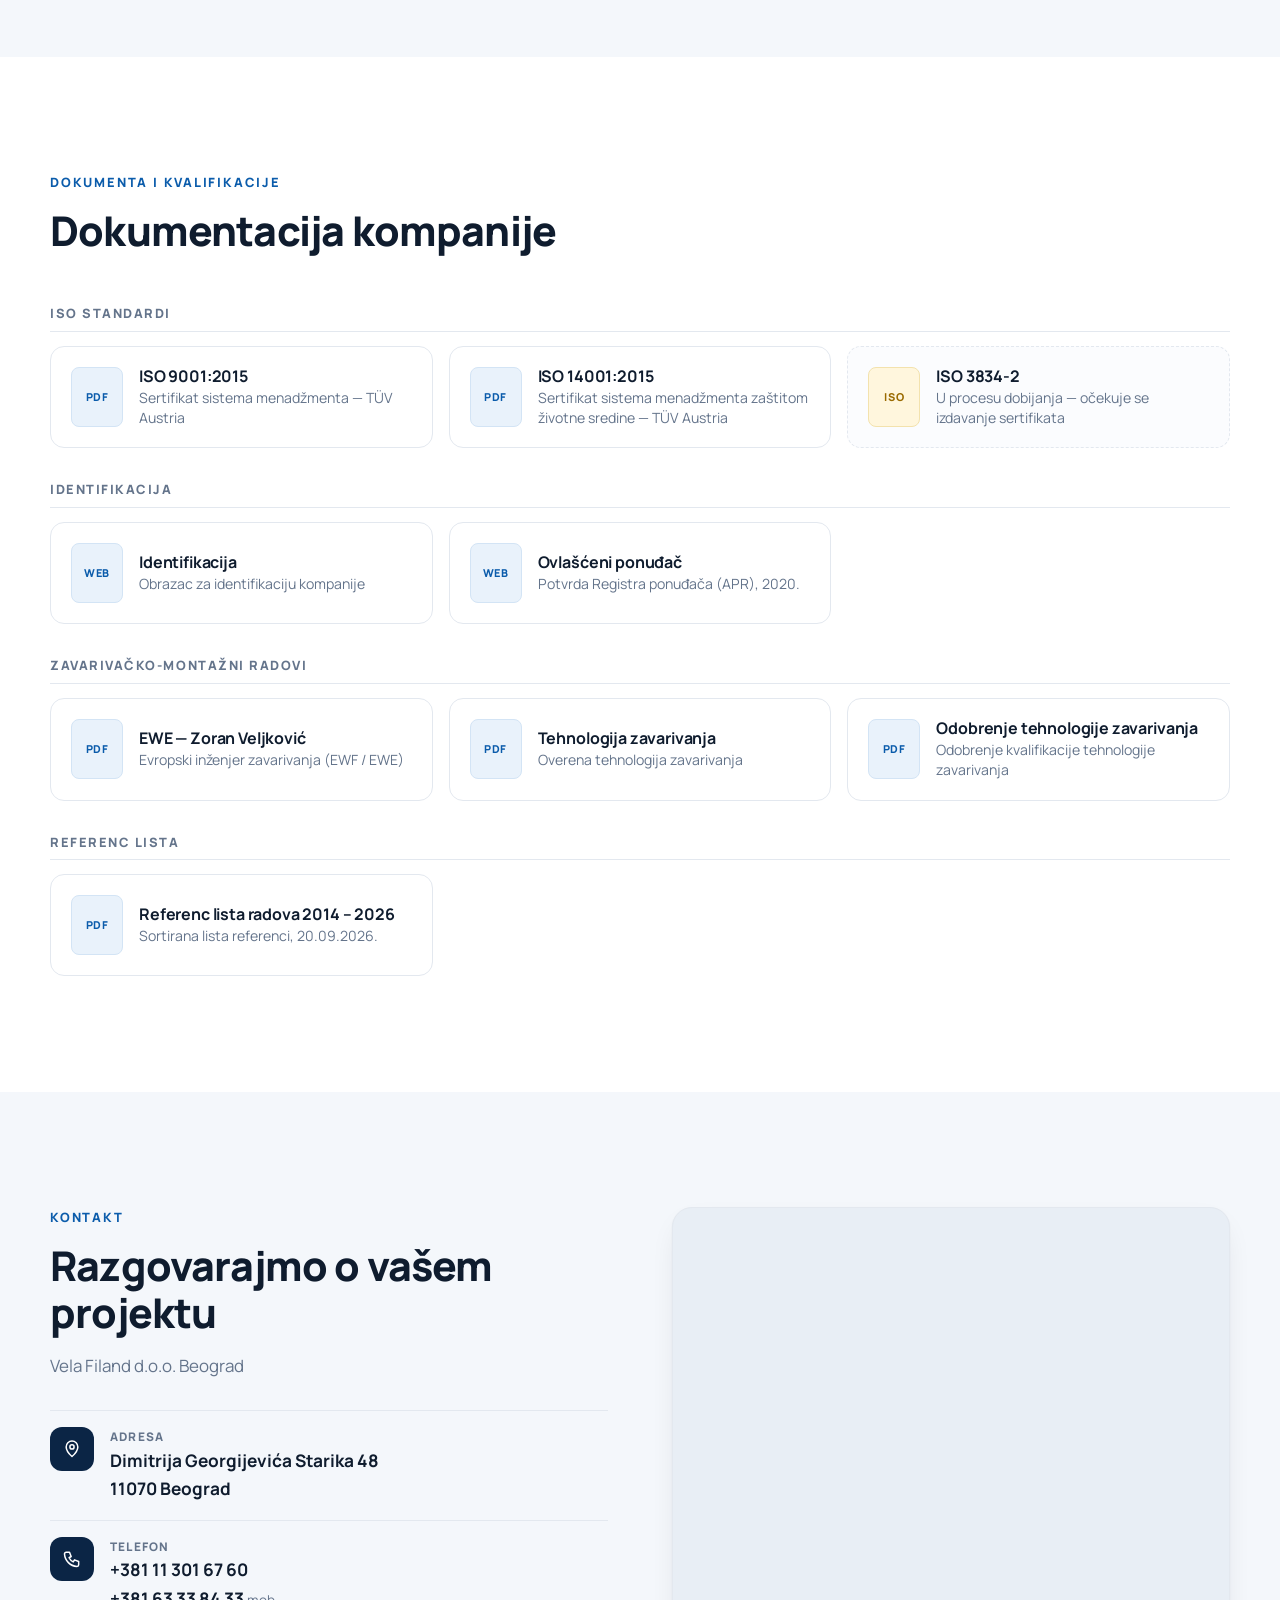
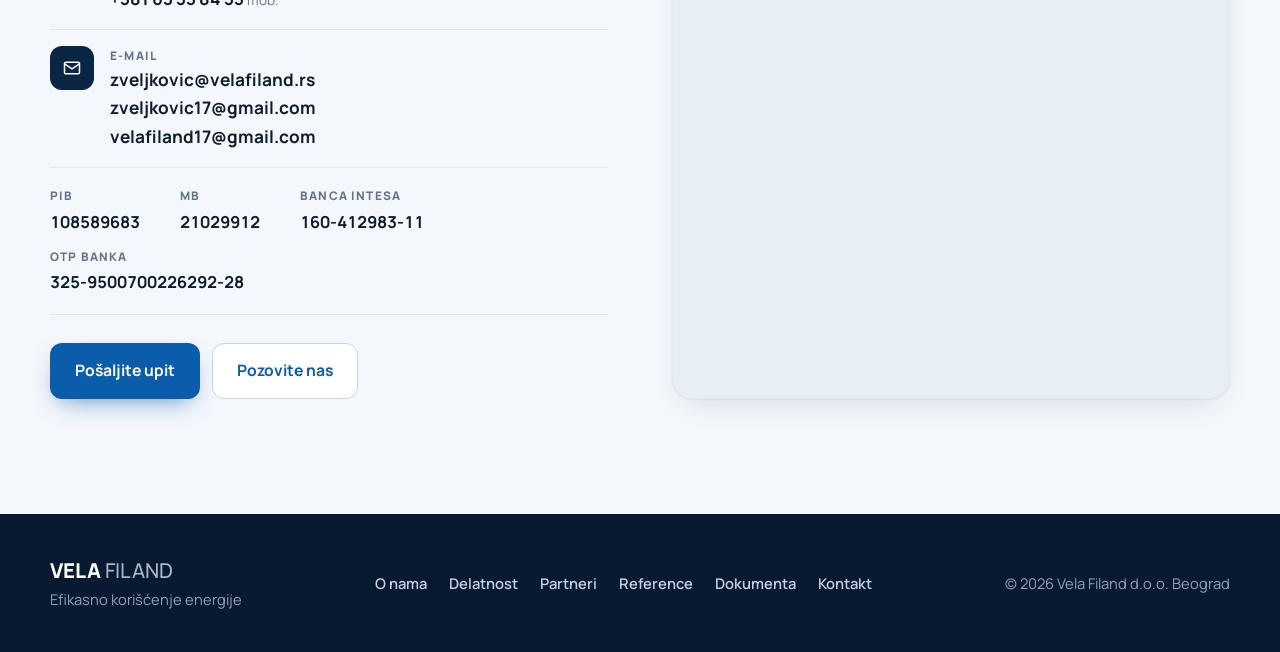
==== commit a26d7484: "Add ISO certificates and reference list PDFs, feature Coca-Cola toplovod Co-Authored-By: Claude Fabl" ====
--- a/index.html
+++ b/index.html
@@ -75,6 +75,7 @@
     <aside class="hero-panel" aria-label="Izdvojeni projekti">
       <div class="panel-head"><span>Izdvojeni projekti</span><span class="live"><i></i>2014 – 2026</span></div>
       <ul class="panel-list">
+        <li><div><strong>Toplovod</strong><span>Coca-Cola, Neresnica</span></div><b>2021</b></li>
         <li><div><strong>Toplotne podstanice 16 MW</strong><span>JAT Tehnika</span></div><b>2022/23</b></li>
         <li><div><strong>Toplotne podstanice 8 MW · diktir sistemi</strong><span>HERC Feniks — Beogradske elektrane</span></div><b>2021/26</b></li>
         <li><div><strong>Toplovodna kotlarnica 2 × 2.000 kW</strong><span>Coca-Cola, Beograd</span></div><b>2020/21</b></li>
@@ -208,8 +209,8 @@
     </div>
     <h3 class="doc-group reveal">ISO standardi</h3>
     <div class="docs">
-      <div class="doc reveal"><span class="ext">ISO</span><div><h3>ISO 9001:2015</h3><p>Sertifikat sistema menadžmenta kvalitetom</p></div></div>
-      <div class="doc reveal"><span class="ext">ISO</span><div><h3>ISO 14001:2015</h3><p>Sertifikat sistema upravljanja zaštitom životne sredine</p></div></div>
+      <a class="doc reveal" href="assets/docs/ISO-9001-2015.pdf" target="_blank" rel="noopener"><span class="ext">PDF</span><div><h3>ISO 9001:2015</h3><p>Sertifikat sistema menadžmenta — TÜV Austria</p></div></a>
+      <a class="doc reveal" href="assets/docs/ISO-14001-2015.pdf" target="_blank" rel="noopener"><span class="ext">PDF</span><div><h3>ISO 14001:2015</h3><p>Sertifikat sistema menadžmenta zaštitom životne sredine — TÜV Austria</p></div></a>
       <div class="doc reveal doc-pending"><span class="ext">ISO</span><div><h3>ISO 3834-2</h3><p>U procesu dobijanja — očekuje se izdavanje sertifikata</p></div></div>
     </div>
     <h3 class="doc-group reveal">Identifikacija</h3>
@@ -225,7 +226,7 @@
     </div>
     <h3 class="doc-group reveal">Referenc lista</h3>
     <div class="docs">
-      <a class="doc reveal" href="https://www.velafiland.rs/wp-content/uploads/2026/10/8-REFERENC-LISTA-sortirano-VEL-FILAND.docx" target="_blank" rel="noopener"><span class="ext">DOCX</span><div><h3>Referenc lista radova 2014 – 2026</h3><p>Sortirana lista referenci</p></div></a>
+      <a class="doc reveal" href="assets/docs/Referenc-lista-2014-2026.pdf" target="_blank" rel="noopener"><span class="ext">PDF</span><div><h3>Referenc lista radova 2014 – 2026</h3><p>Sortirana lista referenci, 20.09.2026.</p></div></a>
     </div>
   </div>
 </section>
